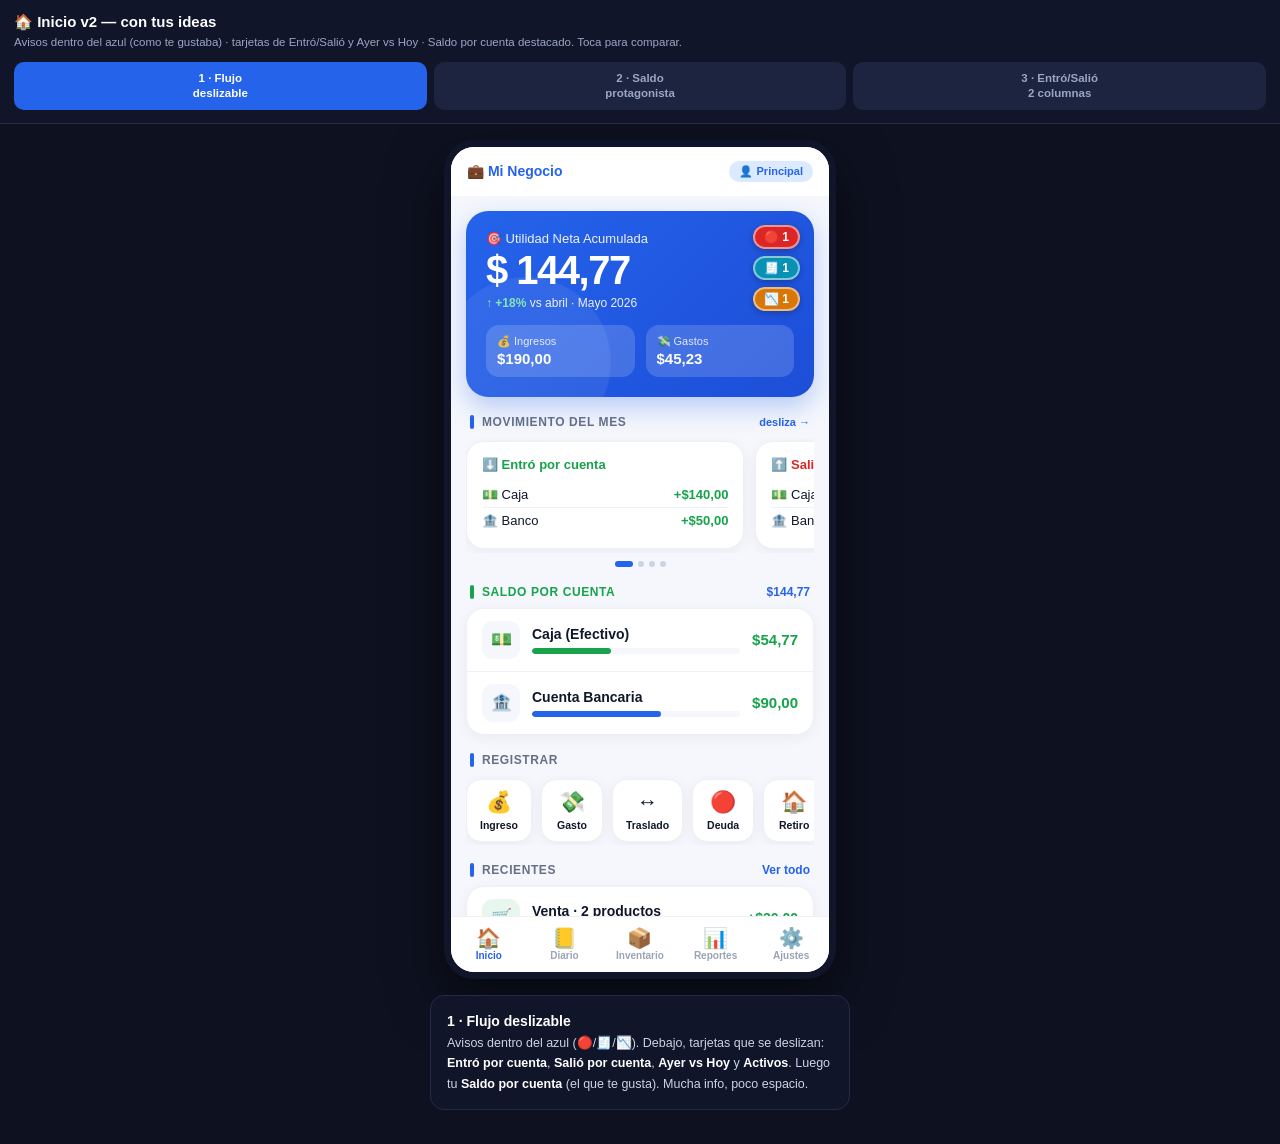
==== propuestas-diseno.html @ 608ec34d "docs: Inicio v2 con ideas del usuario (avisos en hero, Entró/Salió, Ayer vs Hoy, Saldo destacado) 3 " ====
<!DOCTYPE html>
<html lang="es">
<head>
<meta charset="utf-8">
<meta name="viewport" content="width=device-width, initial-scale=1, maximum-scale=1">
<title>Inicio v2 — ContaFácil Pro</title>
<style>
  :root{
    --bg:#f5f7fc;--card:#fff;--blue:#2563eb;--blue2:#1d4ed8;
    --green:#16a34a;--greenbg:#e7f7ee;--red:#dc2626;--redbg:#fdecec;
    --amber:#d97706;--amberbg:#fef3e2;--cyan:#0891b2;--cyanbg:#e0f6fb;--indigo:#4f46e5;
    --ink:#0f172a;--muted:#667085;--faint:#9aa3b4;--line:#edf0f6;--r:18px;--sh:0 3px 14px rgba(15,23,42,.05);
  }
  *{box-sizing:border-box;margin:0;padding:0;-webkit-tap-highlight-color:transparent;}
  body{font-family:-apple-system,BlinkMacSystemFont,'Segoe UI',Roboto,sans-serif;background:#0e1120;color:#fff;}
  .head{position:sticky;top:0;z-index:30;background:#11152a;padding:13px 14px;border-bottom:1px solid #222a44;}
  .head h1{font-size:15px;font-weight:800;}.head p{font-size:11.5px;color:#9aa6c4;margin-top:3px;line-height:1.45;}
  .tabs{display:flex;gap:7px;margin-top:11px;}
  .tabs>button{flex:1;padding:9px 4px;border:none;border-radius:10px;cursor:pointer;background:#1c2440;color:#9aa6c4;font-size:11.5px;font-weight:700;line-height:1.3;}
  .tabs>button.on{background:var(--blue);color:#fff;}
  .stage{max-width:420px;margin:16px auto;padding:0 14px;}
  .legend{max-width:420px;margin:12px auto 34px;padding:14px 16px;background:#11152a;border:1px solid #222a44;border-radius:14px;color:#cbd5e1;font-size:12.5px;line-height:1.65;}
  .legend .t{color:#fff;font-weight:800;font-size:14px;}.legend b{color:#fff;}
  .hidden{display:none;}

  .phone{background:var(--bg);border-radius:30px;overflow:hidden;color:var(--ink);box-shadow:0 22px 55px rgba(0,0,0,.55);border:7px solid #11152a;}
  .top{display:flex;align-items:center;justify-content:space-between;padding:14px 16px;background:var(--card);}
  .top .co{font-weight:800;color:var(--blue);font-size:14px;}.top .u{font-size:11px;background:#dbeafe;color:var(--blue);border-radius:20px;padding:4px 10px;font-weight:700;}
  .scroll{padding:15px;max-height:80vh;overflow-y:auto;}

  /* HERO con badges en la esquina (como te gustaba) */
  .hero{background:linear-gradient(135deg,var(--blue),var(--blue2));border-radius:22px;padding:20px;color:#fff;position:relative;overflow:hidden;box-shadow:0 10px 26px rgba(37,99,235,.3);}
  .hero::after{content:'';position:absolute;bottom:-50px;left:-25px;width:170px;height:170px;border-radius:50%;background:rgba(255,255,255,.07);}
  .hb{position:absolute;top:14px;right:14px;display:flex;flex-direction:column;gap:7px;z-index:3;}
  .hb span{display:flex;align-items:center;gap:4px;color:#fff;border:2px solid rgba(255,255,255,.5);border-radius:14px;padding:3px 9px;font-size:12px;font-weight:800;box-shadow:0 2px 6px rgba(0,0,0,.25);}
  .hb .deuda{background:#dc2626;}.hb .cobro{background:#0891b2;}.hb .stock{background:#d97706;}
  .hero .l{font-size:13px;opacity:.92;position:relative;}.hero .b{font-size:40px;font-weight:800;letter-spacing:-1.5px;margin:2px 0 3px;position:relative;}
  .hero .cmp{font-size:12px;opacity:.92;margin-bottom:15px;position:relative;}.hero .cmp .up{color:#86efac;font-weight:800;}
  .hero .row{display:flex;gap:11px;position:relative;}.hero .m{flex:1;background:rgba(255,255,255,.16);border-radius:13px;padding:10px 11px;}
  .hero .m .k{font-size:11px;opacity:.85;}.hero .m .v{font-size:15px;font-weight:800;margin-top:2px;}

  .sh{display:flex;align-items:center;gap:8px;margin:18px 4px 9px;font-size:12px;font-weight:800;color:var(--muted);text-transform:uppercase;letter-spacing:.6px;}
  .sh::before{content:'';width:4px;height:14px;border-radius:3px;background:var(--blue);}
  .sh.g::before{background:var(--green);}.sh .lnk{margin-left:auto;color:var(--blue);font-weight:700;text-transform:none;letter-spacing:0;font-size:12px;}

  .chips{display:flex;gap:9px;overflow-x:auto;padding:3px 0;}
  .chip{flex:0 0 auto;display:flex;flex-direction:column;align-items:center;gap:5px;background:var(--card);border:1px solid var(--line);border-radius:15px;padding:10px 13px;box-shadow:var(--sh);min-width:62px;}
  .chip .e{font-size:21px;}.chip .t{font-size:10.5px;font-weight:700;}

  .card{background:var(--card);border:1px solid var(--line);border-radius:var(--r);box-shadow:var(--sh);overflow:hidden;}
  .li{display:flex;align-items:center;gap:12px;padding:12px 15px;border-bottom:1px solid var(--line);}.li:last-child{border:none;}
  .li .ic{width:38px;height:38px;border-radius:11px;background:var(--bg);display:flex;align-items:center;justify-content:center;font-size:17px;}
  .li .d{flex:1;min-width:0;}.li .n{font-size:14px;font-weight:600;}.li .m{font-size:11.5px;color:var(--faint);margin-top:1px;}
  .li .a{font-weight:800;font-size:14px;}.g{color:var(--green);}.r{color:var(--red);}
  .li .bar{height:6px;background:var(--bg);border-radius:3px;margin-top:6px;overflow:hidden;}.li .bar>i{display:block;height:100%;border-radius:3px;}

  /* SALDO por cuenta — estilo original que le gusta */
  .saldo .li .a{font-size:15px;}

  /* swipe cards de flujo */
  .swipe{display:flex;gap:11px;overflow-x:auto;padding:3px 0 4px;scroll-snap-type:x mandatory;}
  .fc{flex:0 0 80%;scroll-snap-align:start;background:var(--card);border:1px solid var(--line);border-radius:18px;padding:15px;box-shadow:var(--sh);}
  .fc .ct{display:flex;align-items:center;gap:7px;font-size:13px;font-weight:800;margin-bottom:10px;}
  .fc .ln{display:flex;justify-content:space-between;font-size:13px;padding:5px 0;border-bottom:1px solid var(--line);}.fc .ln:last-child{border:none;}
  .fc .ln .v{font-weight:800;}
  .dotsr{display:flex;gap:5px;justify-content:center;margin-top:8px;}.dotsr i{width:6px;height:6px;border-radius:50%;background:#cbd5e1;}.dotsr i.on{background:var(--blue);width:18px;border-radius:3px;}

  /* Ayer vs Hoy */
  .vs{display:flex;align-items:stretch;gap:0;background:var(--card);border:1px solid var(--line);border-radius:var(--r);overflow:hidden;box-shadow:var(--sh);}
  .vs .c{flex:1;padding:14px 15px;}.vs .c+ .c{border-left:1px solid var(--line);}
  .vs .k{font-size:11.5px;color:var(--faint);font-weight:700;}.vs .v{font-size:22px;font-weight:800;margin-top:3px;}.vs .s{font-size:11px;color:var(--faint);margin-top:2px;}
  .vs .hoy .v{color:var(--green);}

  /* Flujo 2 columnas (Entró / Salió) */
  .flow2{display:flex;gap:11px;}
  .fcol{flex:1;background:var(--card);border:1px solid var(--line);border-radius:18px;padding:14px;box-shadow:var(--sh);}
  .fcol .h{font-size:12px;font-weight:800;margin-bottom:9px;display:flex;align-items:center;gap:6px;}
  .fcol .ln{display:flex;justify-content:space-between;font-size:12.5px;padding:4px 0;}
  .fcol .ln .v{font-weight:700;}
  .fcol .tot{margin-top:7px;padding-top:7px;border-top:1px solid var(--line);display:flex;justify-content:space-between;font-size:13px;font-weight:800;}

  .nav{display:flex;justify-content:space-around;background:var(--card);border-top:1px solid var(--line);padding:9px 0 11px;}
  .nav .n{flex:1;text-align:center;font-size:10px;color:var(--faint);font-weight:600;}.nav .n.act{color:var(--blue);}.nav .n .ni{font-size:20px;display:block;}
</style>
</head>
<body>
<div class="head">
  <h1>🏠 Inicio v2 — con tus ideas</h1>
  <p>Avisos dentro del azul (como te gustaba) · tarjetas de Entró/Salió y Ayer vs Hoy · Saldo por cuenta destacado. Toca para comparar.</p>
  <div class="tabs">
    <button id="t1" class="on" onclick="go(1)">1 · Flujo<br>deslizable</button>
    <button id="t2" onclick="go(2)">2 · Saldo<br>protagonista</button>
    <button id="t3" onclick="go(3)">3 · Entró/Salió<br>2 columnas</button>
  </div>
</div>

<!-- HERO compartido (cada diseño lo repite para verse completo) -->

<!-- ============ DISEÑO 1 — FLUJO DESLIZABLE ============ -->
<div class="stage" id="s1">
  <div class="phone">
    <div class="top"><div class="co">💼 Mi Negocio</div><div class="u">👤 Principal</div></div>
    <div class="scroll">
      <div class="hero">
        <div class="hb"><span class="deuda">🔴 1</span><span class="cobro">🧾 1</span><span class="stock">📉 1</span></div>
        <div class="l">🎯 Utilidad Neta Acumulada</div><div class="b">$ 144,77</div>
        <div class="cmp"><span class="up">↑ +18%</span> vs abril · Mayo 2026</div>
        <div class="row"><div class="m"><div class="k">💰 Ingresos</div><div class="v">$190,00</div></div><div class="m"><div class="k">💸 Gastos</div><div class="v">$45,23</div></div></div>
      </div>

      <div class="sh">Movimiento del mes <span class="lnk" style="font-size:11px;">desliza →</span></div>
      <div class="swipe">
        <div class="fc"><div class="ct g">⬇️ Entró por cuenta</div><div class="ln"><span>💵 Caja</span><span class="v g">+$140,00</span></div><div class="ln"><span>🏦 Banco</span><span class="v g">+$50,00</span></div></div>
        <div class="fc"><div class="ct" style="color:var(--red)">⬆️ Salió por cuenta</div><div class="ln"><span>💵 Caja</span><span class="v r">−$25,23</span></div><div class="ln"><span>🏦 Banco</span><span class="v r">−$20,00</span></div></div>
        <div class="fc"><div class="ct" style="color:var(--blue)">📅 Ayer vs Hoy</div><div class="ln"><span>Ayer · 3 ventas</span><span class="v">$80,00</span></div><div class="ln"><span>Hoy · 1 venta</span><span class="v g">$30,00</span></div></div>
        <div class="fc"><div class="ct" style="color:var(--indigo)">🏭 Activos fijos</div><div class="ln"><span>Valor en libros</span><span class="v">$875,00</span></div><div class="ln"><span>2 activos</span><span class="v" style="color:var(--faint)">›</span></div></div>
      </div>
      <div class="dotsr"><i class="on"></i><i></i><i></i><i></i></div>

      <div class="sh g">Saldo por cuenta <span class="lnk">$144,77</span></div>
      <div class="card saldo">
        <div class="li"><div class="ic">💵</div><div class="d"><div class="n">Caja (Efectivo)</div><div class="bar"><i style="width:38%;background:var(--green)"></i></div></div><div class="a g">$54,77</div></div>
        <div class="li"><div class="ic">🏦</div><div class="d"><div class="n">Cuenta Bancaria</div><div class="bar"><i style="width:62%;background:var(--blue)"></i></div></div><div class="a g">$90,00</div></div>
      </div>

      <div class="sh">Registrar</div>
      <div class="chips"><div class="chip"><div class="e">💰</div><div class="t">Ingreso</div></div><div class="chip"><div class="e">💸</div><div class="t">Gasto</div></div><div class="chip"><div class="e">↔️</div><div class="t">Traslado</div></div><div class="chip"><div class="e">🔴</div><div class="t">Deuda</div></div><div class="chip"><div class="e">🏠</div><div class="t">Retiro</div></div></div>

      <div class="sh">Recientes <span class="lnk">Ver todo</span></div>
      <div class="card"><div class="li"><div class="ic" style="background:var(--greenbg)">🛒</div><div class="d"><div class="n">Venta · 2 productos</div><div class="m">Hoy</div></div><div class="a g">+$30,00</div></div><div class="li"><div class="ic" style="background:var(--redbg)">🌐</div><div class="d"><div class="n">Internet</div><div class="m">Ayer</div></div><div class="a r">−$25,23</div></div></div>
      <div style="height:8px;"></div>
    </div>
    <div class="nav"><div class="n act"><span class="ni">🏠</span>Inicio</div><div class="n"><span class="ni">📒</span>Diario</div><div class="n"><span class="ni">📦</span>Inventario</div><div class="n"><span class="ni">📊</span>Reportes</div><div class="n"><span class="ni">⚙️</span>Ajustes</div></div>
  </div>
</div>

<!-- ============ DISEÑO 2 — SALDO PROTAGONISTA ============ -->
<div class="stage hidden" id="s2">
  <div class="phone">
    <div class="top"><div class="co">💼 Mi Negocio</div><div class="u">👤 Principal</div></div>
    <div class="scroll">
      <div class="hero">
        <div class="hb"><span class="deuda">🔴 1</span><span class="cobro">🧾 1</span><span class="stock">📉 1</span></div>
        <div class="l">🎯 Utilidad Neta Acumulada</div><div class="b">$ 144,77</div>
        <div class="cmp"><span class="up">↑ +18%</span> vs abril · Mayo 2026</div>
        <div class="row"><div class="m"><div class="k">💰 Ingresos</div><div class="v">$190,00</div></div><div class="m"><div class="k">💸 Gastos</div><div class="v">$45,23</div></div></div>
      </div>

      <div class="sh g">Saldo por cuenta <span class="lnk">$144,77</span></div>
      <div class="card saldo">
        <div class="li"><div class="ic">💵</div><div class="d"><div class="n">Caja (Efectivo)</div><div class="bar"><i style="width:38%;background:var(--green)"></i></div></div><div class="a g">$54,77</div></div>
        <div class="li"><div class="ic">🏦</div><div class="d"><div class="n">Cuenta Bancaria</div><div class="bar"><i style="width:62%;background:var(--blue)"></i></div></div><div class="a g">$90,00</div></div>
        <div class="li"><div class="ic">📱</div><div class="d"><div class="n">Billetera Digital</div><div class="bar"><i style="width:0;background:var(--cyan)"></i></div></div><div class="a">$0,00</div></div>
      </div>

      <div class="sh">Ayer vs Hoy</div>
      <div class="vs">
        <div class="c"><div class="k">📅 AYER</div><div class="v">$80,00</div><div class="s">3 ventas</div></div>
        <div class="c hoy"><div class="k">☀️ HOY</div><div class="v">$30,00</div><div class="s">1 venta</div></div>
      </div>

      <div class="sh">Registrar</div>
      <div class="chips"><div class="chip"><div class="e">💰</div><div class="t">Ingreso</div></div><div class="chip"><div class="e">💸</div><div class="t">Gasto</div></div><div class="chip"><div class="e">↔️</div><div class="t">Traslado</div></div><div class="chip"><div class="e">🔴</div><div class="t">Deuda</div></div><div class="chip"><div class="e">🏠</div><div class="t">Retiro</div></div></div>

      <div class="sh">Recientes <span class="lnk">Ver todo</span></div>
      <div class="card"><div class="li"><div class="ic" style="background:var(--greenbg)">🛒</div><div class="d"><div class="n">Venta · 2 productos</div><div class="m">Hoy</div></div><div class="a g">+$30,00</div></div><div class="li"><div class="ic">↔️</div><div class="d"><div class="n">Traslado a Banco</div><div class="m">Hoy</div></div><div class="a" style="color:var(--blue)">$50,00</div></div></div>
      <div style="height:8px;"></div>
    </div>
    <div class="nav"><div class="n act"><span class="ni">🏠</span>Inicio</div><div class="n"><span class="ni">📒</span>Diario</div><div class="n"><span class="ni">📦</span>Inventario</div><div class="n"><span class="ni">📊</span>Reportes</div><div class="n"><span class="ni">⚙️</span>Ajustes</div></div>
  </div>
</div>

<!-- ============ DISEÑO 3 — ENTRÓ / SALIÓ EN 2 COLUMNAS ============ -->
<div class="stage hidden" id="s3">
  <div class="phone">
    <div class="top"><div class="co">💼 Mi Negocio</div><div class="u">👤 Principal</div></div>
    <div class="scroll">
      <div class="hero">
        <div class="hb"><span class="deuda">🔴 1</span><span class="cobro">🧾 1</span><span class="stock">📉 1</span></div>
        <div class="l">🎯 Utilidad Neta Acumulada</div><div class="b">$ 144,77</div>
        <div class="cmp"><span class="up">↑ +18%</span> vs abril · Mayo 2026</div>
        <div class="row"><div class="m"><div class="k">💰 Ingresos</div><div class="v">$190,00</div></div><div class="m"><div class="k">💸 Gastos</div><div class="v">$45,23</div></div></div>
      </div>

      <div class="sh">Flujo del mes por cuenta</div>
      <div class="flow2">
        <div class="fcol">
          <div class="h g">⬇️ Entró</div>
          <div class="ln"><span>💵 Caja</span><span class="v g">+$140</span></div>
          <div class="ln"><span>🏦 Banco</span><span class="v g">+$50</span></div>
          <div class="tot"><span>Total</span><span class="g">+$190</span></div>
        </div>
        <div class="fcol">
          <div class="h" style="color:var(--red)">⬆️ Salió</div>
          <div class="ln"><span>💵 Caja</span><span class="v r">−$25</span></div>
          <div class="ln"><span>🏦 Banco</span><span class="v r">−$20</span></div>
          <div class="tot"><span>Total</span><span class="r">−$45</span></div>
        </div>
      </div>

      <div class="sh">Ayer vs Hoy</div>
      <div class="vs">
        <div class="c"><div class="k">📅 AYER</div><div class="v">$80,00</div><div class="s">3 ventas</div></div>
        <div class="c hoy"><div class="k">☀️ HOY</div><div class="v">$30,00</div><div class="s">1 venta</div></div>
      </div>

      <div class="sh g">Saldo por cuenta <span class="lnk">$144,77</span></div>
      <div class="card saldo">
        <div class="li"><div class="ic">💵</div><div class="d"><div class="n">Caja (Efectivo)</div></div><div class="a g">$54,77</div></div>
        <div class="li"><div class="ic">🏦</div><div class="d"><div class="n">Cuenta Bancaria</div></div><div class="a g">$90,00</div></div>
      </div>

      <div class="sh">Registrar</div>
      <div class="chips"><div class="chip"><div class="e">💰</div><div class="t">Ingreso</div></div><div class="chip"><div class="e">💸</div><div class="t">Gasto</div></div><div class="chip"><div class="e">↔️</div><div class="t">Traslado</div></div><div class="chip"><div class="e">🔴</div><div class="t">Deuda</div></div><div class="chip"><div class="e">🏠</div><div class="t">Retiro</div></div></div>

      <div class="sh">Recientes <span class="lnk">Ver todo</span></div>
      <div class="card"><div class="li"><div class="ic" style="background:var(--greenbg)">🛒</div><div class="d"><div class="n">Venta · 2 productos</div><div class="m">Hoy</div></div><div class="a g">+$30,00</div></div><div class="li"><div class="ic" style="background:var(--redbg)">🌐</div><div class="d"><div class="n">Internet</div><div class="m">Ayer</div></div><div class="a r">−$25,23</div></div></div>
      <div style="height:8px;"></div>
    </div>
    <div class="nav"><div class="n act"><span class="ni">🏠</span>Inicio</div><div class="n"><span class="ni">📒</span>Diario</div><div class="n"><span class="ni">📦</span>Inventario</div><div class="n"><span class="ni">📊</span>Reportes</div><div class="n"><span class="ni">⚙️</span>Ajustes</div></div>
  </div>
</div>

<div class="legend" id="leg"></div>
<script>
  var L={
    1:'<div class="t">1 · Flujo deslizable</div>Avisos dentro del azul (🔴/🧾/📉). Debajo, tarjetas que se deslizan: <b>Entró por cuenta</b>, <b>Salió por cuenta</b>, <b>Ayer vs Hoy</b> y <b>Activos</b>. Luego tu <b>Saldo por cuenta</b> (el que te gusta). Mucha info, poco espacio.',
    2:'<div class="t">2 · Saldo protagonista</div>El <b>Saldo por cuenta va primero y grande</b> (lo que más te gusta), con barras como el original. Luego <b>Ayer vs Hoy</b> lado a lado, accesos y recientes. El más directo al dato que más miras.',
    3:'<div class="t">3 · Entró / Salió en 2 columnas</div>Avisos en el azul + un bloque <b>simétrico de 2 columnas: ⬇️ Entró y ⬆️ Salió por cuenta</b> (con totales), <b>Ayer vs Hoy</b>, y tu <b>Saldo por cuenta</b>. Muy ordenado y "cuadrado".'
  };
  function go(k){[1,2,3].forEach(function(x){document.getElementById('s'+x).classList.toggle('hidden',x!==k);document.getElementById('t'+x).classList.toggle('on',x===k);});document.getElementById('leg').innerHTML=L[k];window.scrollTo(0,0);}
  go(1);
</script>
</body>
</html>
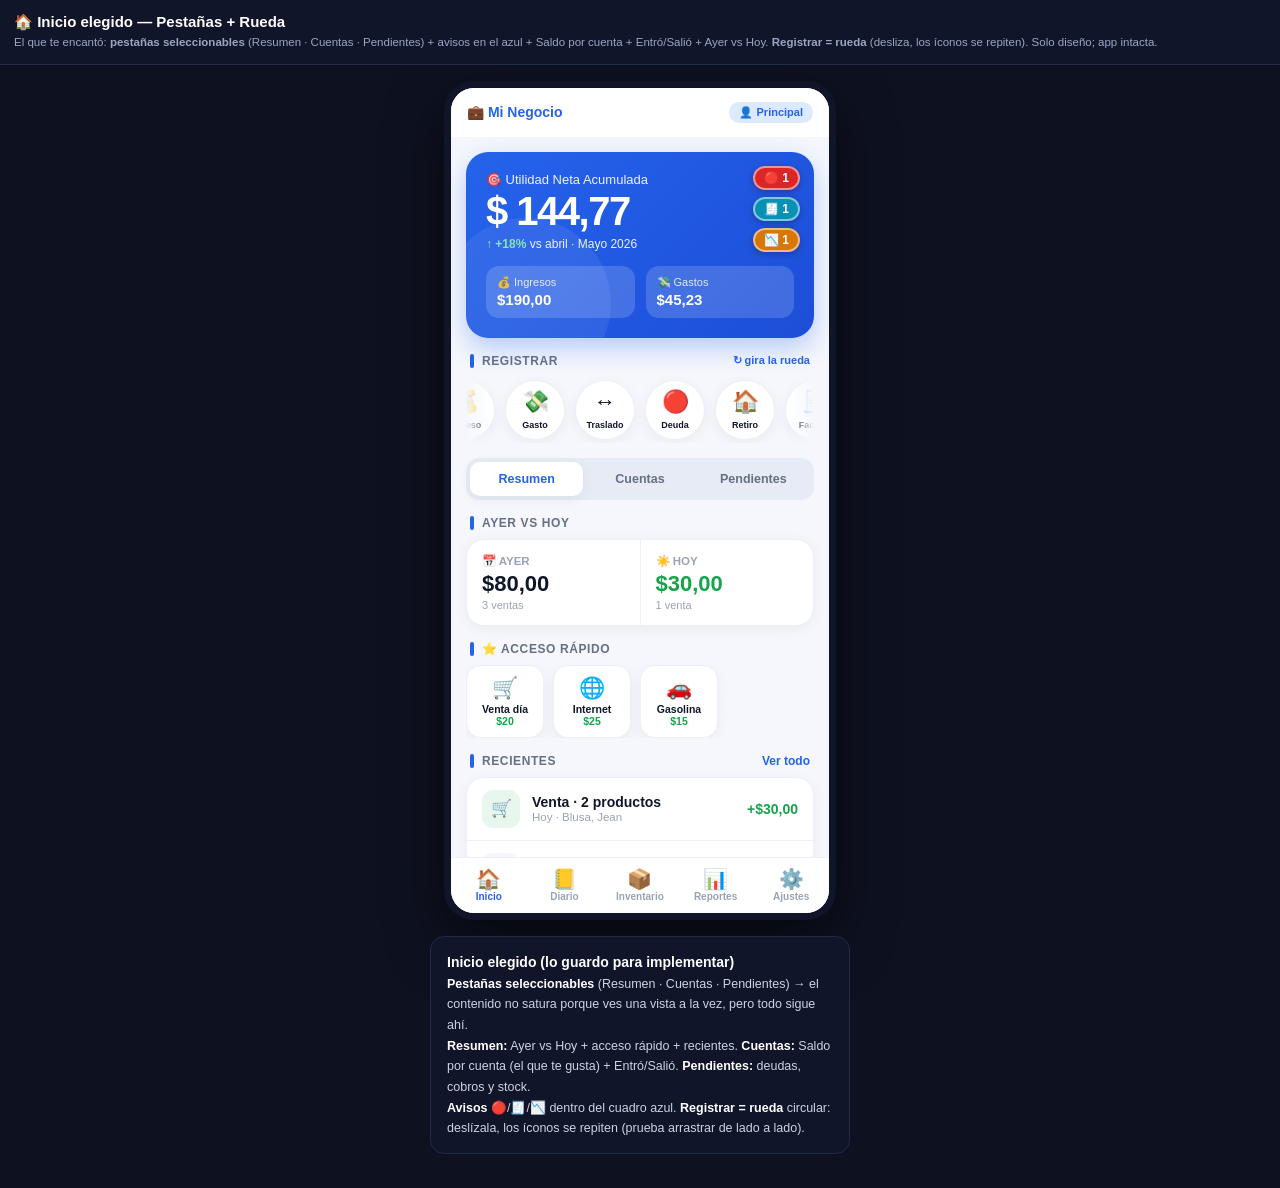
==== commit 74c12bc3: "Fase 0 empaquetado: libs locales (Chart.js+SheetJS), capa Platform, iconos PNG reales - js/lib/: Cha" ====
--- a/propuestas-diseno.html
+++ b/propuestas-diseno.html
@@ -3,7 +3,7 @@
 <head>
 <meta charset="utf-8">
 <meta name="viewport" content="width=device-width, initial-scale=1, maximum-scale=1">
-<title>Inicio v2 — ContaFácil Pro</title>
+<title>Inicio elegido — ContaFácil Pro</title>
 <style>
   :root{
     --bg:#f5f7fc;--card:#fff;--blue:#2563eb;--blue2:#1d4ed8;
@@ -15,9 +15,6 @@
   body{font-family:-apple-system,BlinkMacSystemFont,'Segoe UI',Roboto,sans-serif;background:#0e1120;color:#fff;}
   .head{position:sticky;top:0;z-index:30;background:#11152a;padding:13px 14px;border-bottom:1px solid #222a44;}
   .head h1{font-size:15px;font-weight:800;}.head p{font-size:11.5px;color:#9aa6c4;margin-top:3px;line-height:1.45;}
-  .tabs{display:flex;gap:7px;margin-top:11px;}
-  .tabs>button{flex:1;padding:9px 4px;border:none;border-radius:10px;cursor:pointer;background:#1c2440;color:#9aa6c4;font-size:11.5px;font-weight:700;line-height:1.3;}
-  .tabs>button.on{background:var(--blue);color:#fff;}
   .stage{max-width:420px;margin:16px auto;padding:0 14px;}
   .legend{max-width:420px;margin:12px auto 34px;padding:14px 16px;background:#11152a;border:1px solid #222a44;border-radius:14px;color:#cbd5e1;font-size:12.5px;line-height:1.65;}
   .legend .t{color:#fff;font-weight:800;font-size:14px;}.legend b{color:#fff;}
@@ -28,7 +25,6 @@
   .top .co{font-weight:800;color:var(--blue);font-size:14px;}.top .u{font-size:11px;background:#dbeafe;color:var(--blue);border-radius:20px;padding:4px 10px;font-weight:700;}
   .scroll{padding:15px;max-height:80vh;overflow-y:auto;}
 
-  /* HERO con badges en la esquina (como te gustaba) */
   .hero{background:linear-gradient(135deg,var(--blue),var(--blue2));border-radius:22px;padding:20px;color:#fff;position:relative;overflow:hidden;box-shadow:0 10px 26px rgba(37,99,235,.3);}
   .hero::after{content:'';position:absolute;bottom:-50px;left:-25px;width:170px;height:170px;border-radius:50%;background:rgba(255,255,255,.07);}
   .hb{position:absolute;top:14px;right:14px;display:flex;flex-direction:column;gap:7px;z-index:3;}
@@ -39,13 +35,24 @@
   .hero .row{display:flex;gap:11px;position:relative;}.hero .m{flex:1;background:rgba(255,255,255,.16);border-radius:13px;padding:10px 11px;}
   .hero .m .k{font-size:11px;opacity:.85;}.hero .m .v{font-size:15px;font-weight:800;margin-top:2px;}
 
-  .sh{display:flex;align-items:center;gap:8px;margin:18px 4px 9px;font-size:12px;font-weight:800;color:var(--muted);text-transform:uppercase;letter-spacing:.6px;}
+  /* Pestañas seleccionables (lo que te encantó) */
+  .seg{display:flex;background:#e7ebf5;border-radius:13px;padding:4px;margin:15px 0 6px;}
+  .seg b{flex:1;text-align:center;padding:10px 4px;border-radius:10px;font-size:12.5px;font-weight:700;color:var(--muted);cursor:pointer;}
+  .seg b.on{background:#fff;color:var(--blue);box-shadow:var(--sh);}
+
+  .sh{display:flex;align-items:center;gap:8px;margin:16px 4px 9px;font-size:12px;font-weight:800;color:var(--muted);text-transform:uppercase;letter-spacing:.6px;}
   .sh::before{content:'';width:4px;height:14px;border-radius:3px;background:var(--blue);}
   .sh.g::before{background:var(--green);}.sh .lnk{margin-left:auto;color:var(--blue);font-weight:700;text-transform:none;letter-spacing:0;font-size:12px;}
 
-  .chips{display:flex;gap:9px;overflow-x:auto;padding:3px 0;}
-  .chip{flex:0 0 auto;display:flex;flex-direction:column;align-items:center;gap:5px;background:var(--card);border:1px solid var(--line);border-radius:15px;padding:10px 13px;box-shadow:var(--sh);min-width:62px;}
-  .chip .e{font-size:21px;}.chip .t{font-size:10.5px;font-weight:700;}
+  /* RUEDA de registrar (gira y se repite) */
+  .wheelw{position:relative;}
+  .wheelw::before,.wheelw::after{content:'';position:absolute;top:0;bottom:0;width:26px;z-index:2;pointer-events:none;}
+  .wheelw::before{left:0;background:linear-gradient(90deg,var(--bg),transparent);}
+  .wheelw::after{right:0;background:linear-gradient(270deg,var(--bg),transparent);}
+  .wheel{display:flex;gap:10px;overflow-x:auto;padding:3px 2px;scrollbar-width:none;}
+  .wheel::-webkit-scrollbar{display:none;}
+  .wheel .chip{flex:0 0 auto;display:flex;flex-direction:column;align-items:center;gap:5px;background:var(--card);border:1px solid var(--line);border-radius:50%;width:60px;height:60px;justify-content:center;box-shadow:var(--sh);}
+  .wheel .chip .e{font-size:22px;}.wheel .chip .t{font-size:9px;font-weight:700;}
 
   .card{background:var(--card);border:1px solid var(--line);border-radius:var(--r);box-shadow:var(--sh);overflow:hidden;}
   .li{display:flex;align-items:center;gap:12px;padding:12px 15px;border-bottom:1px solid var(--line);}.li:last-child{border:none;}
@@ -54,30 +61,18 @@
   .li .a{font-weight:800;font-size:14px;}.g{color:var(--green);}.r{color:var(--red);}
   .li .bar{height:6px;background:var(--bg);border-radius:3px;margin-top:6px;overflow:hidden;}.li .bar>i{display:block;height:100%;border-radius:3px;}
 
-  /* SALDO por cuenta — estilo original que le gusta */
-  .saldo .li .a{font-size:15px;}
-
-  /* swipe cards de flujo */
-  .swipe{display:flex;gap:11px;overflow-x:auto;padding:3px 0 4px;scroll-snap-type:x mandatory;}
-  .fc{flex:0 0 80%;scroll-snap-align:start;background:var(--card);border:1px solid var(--line);border-radius:18px;padding:15px;box-shadow:var(--sh);}
-  .fc .ct{display:flex;align-items:center;gap:7px;font-size:13px;font-weight:800;margin-bottom:10px;}
-  .fc .ln{display:flex;justify-content:space-between;font-size:13px;padding:5px 0;border-bottom:1px solid var(--line);}.fc .ln:last-child{border:none;}
-  .fc .ln .v{font-weight:800;}
-  .dotsr{display:flex;gap:5px;justify-content:center;margin-top:8px;}.dotsr i{width:6px;height:6px;border-radius:50%;background:#cbd5e1;}.dotsr i.on{background:var(--blue);width:18px;border-radius:3px;}
-
-  /* Ayer vs Hoy */
-  .vs{display:flex;align-items:stretch;gap:0;background:var(--card);border:1px solid var(--line);border-radius:var(--r);overflow:hidden;box-shadow:var(--sh);}
+  .vs{display:flex;background:var(--card);border:1px solid var(--line);border-radius:var(--r);overflow:hidden;box-shadow:var(--sh);}
   .vs .c{flex:1;padding:14px 15px;}.vs .c+ .c{border-left:1px solid var(--line);}
   .vs .k{font-size:11.5px;color:var(--faint);font-weight:700;}.vs .v{font-size:22px;font-weight:800;margin-top:3px;}.vs .s{font-size:11px;color:var(--faint);margin-top:2px;}
   .vs .hoy .v{color:var(--green);}
 
-  /* Flujo 2 columnas (Entró / Salió) */
   .flow2{display:flex;gap:11px;}
-  .fcol{flex:1;background:var(--card);border:1px solid var(--line);border-radius:18px;padding:14px;box-shadow:var(--sh);}
-  .fcol .h{font-size:12px;font-weight:800;margin-bottom:9px;display:flex;align-items:center;gap:6px;}
-  .fcol .ln{display:flex;justify-content:space-between;font-size:12.5px;padding:4px 0;}
-  .fcol .ln .v{font-weight:700;}
-  .fcol .tot{margin-top:7px;padding-top:7px;border-top:1px solid var(--line);display:flex;justify-content:space-between;font-size:13px;font-weight:800;}
+  .fcol{flex:1;background:var(--card);border:1px solid var(--line);border-radius:16px;padding:13px;box-shadow:var(--sh);}
+  .fcol .h{font-size:12px;font-weight:800;margin-bottom:8px;}
+  .fcol .ln{display:flex;justify-content:space-between;font-size:12px;padding:3px 0;}.fcol .ln .v{font-weight:700;}
+  .fcol .tot{margin-top:6px;padding-top:6px;border-top:1px solid var(--line);display:flex;justify-content:space-between;font-size:13px;font-weight:800;}
+
+  .tpl{display:flex;gap:9px;overflow-x:auto;}.tplc{flex:0 0 78px;background:var(--card);border:1px solid var(--line);border-radius:15px;padding:10px 6px;text-align:center;box-shadow:var(--sh);}.tplc .e{font-size:21px;}.tplc .n{font-size:10.5px;font-weight:700;margin-top:3px;}.tplc .a{font-size:10.5px;font-weight:800;color:var(--green);}
 
   .nav{display:flex;justify-content:space-around;background:var(--card);border-top:1px solid var(--line);padding:9px 0 11px;}
   .nav .n{flex:1;text-align:center;font-size:10px;color:var(--faint);font-weight:600;}.nav .n.act{color:var(--blue);}.nav .n .ni{font-size:20px;display:block;}
@@ -85,19 +80,11 @@
 </head>
 <body>
 <div class="head">
-  <h1>🏠 Inicio v2 — con tus ideas</h1>
-  <p>Avisos dentro del azul (como te gustaba) · tarjetas de Entró/Salió y Ayer vs Hoy · Saldo por cuenta destacado. Toca para comparar.</p>
-  <div class="tabs">
-    <button id="t1" class="on" onclick="go(1)">1 · Flujo<br>deslizable</button>
-    <button id="t2" onclick="go(2)">2 · Saldo<br>protagonista</button>
-    <button id="t3" onclick="go(3)">3 · Entró/Salió<br>2 columnas</button>
-  </div>
+  <h1>🏠 Inicio elegido — Pestañas + Rueda</h1>
+  <p>El que te encantó: <b>pestañas seleccionables</b> (Resumen · Cuentas · Pendientes) + avisos en el azul + Saldo por cuenta + Entró/Salió + Ayer vs Hoy. <b>Registrar = rueda</b> (desliza, los íconos se repiten). Solo diseño; app intacta.</p>
 </div>
 
-<!-- HERO compartido (cada diseño lo repite para verse completo) -->
-
-<!-- ============ DISEÑO 1 — FLUJO DESLIZABLE ============ -->
-<div class="stage" id="s1">
+<div class="stage">
   <div class="phone">
     <div class="top"><div class="co">💼 Mi Negocio</div><div class="u">👤 Principal</div></div>
     <div class="scroll">
@@ -108,128 +95,64 @@
         <div class="row"><div class="m"><div class="k">💰 Ingresos</div><div class="v">$190,00</div></div><div class="m"><div class="k">💸 Gastos</div><div class="v">$45,23</div></div></div>
       </div>
 
-      <div class="sh">Movimiento del mes <span class="lnk" style="font-size:11px;">desliza →</span></div>
-      <div class="swipe">
-        <div class="fc"><div class="ct g">⬇️ Entró por cuenta</div><div class="ln"><span>💵 Caja</span><span class="v g">+$140,00</span></div><div class="ln"><span>🏦 Banco</span><span class="v g">+$50,00</span></div></div>
-        <div class="fc"><div class="ct" style="color:var(--red)">⬆️ Salió por cuenta</div><div class="ln"><span>💵 Caja</span><span class="v r">−$25,23</span></div><div class="ln"><span>🏦 Banco</span><span class="v r">−$20,00</span></div></div>
-        <div class="fc"><div class="ct" style="color:var(--blue)">📅 Ayer vs Hoy</div><div class="ln"><span>Ayer · 3 ventas</span><span class="v">$80,00</span></div><div class="ln"><span>Hoy · 1 venta</span><span class="v g">$30,00</span></div></div>
-        <div class="fc"><div class="ct" style="color:var(--indigo)">🏭 Activos fijos</div><div class="ln"><span>Valor en libros</span><span class="v">$875,00</span></div><div class="ln"><span>2 activos</span><span class="v" style="color:var(--faint)">›</span></div></div>
-      </div>
-      <div class="dotsr"><i class="on"></i><i></i><i></i><i></i></div>
+      <!-- RUEDA de registrar -->
+      <div class="sh">Registrar <span class="lnk" style="font-size:11px;">↻ gira la rueda</span></div>
+      <div class="wheelw"><div class="wheel" id="wheel">
+        <div class="chip"><div class="e">💰</div><div class="t">Ingreso</div></div>
+        <div class="chip"><div class="e">💸</div><div class="t">Gasto</div></div>
+        <div class="chip"><div class="e">↔️</div><div class="t">Traslado</div></div>
+        <div class="chip"><div class="e">🔴</div><div class="t">Deuda</div></div>
+        <div class="chip"><div class="e">🏠</div><div class="t">Retiro</div></div>
+        <div class="chip"><div class="e">🧾</div><div class="t">Factura</div></div>
+      </div></div>
 
-      <div class="sh g">Saldo por cuenta <span class="lnk">$144,77</span></div>
-      <div class="card saldo">
-        <div class="li"><div class="ic">💵</div><div class="d"><div class="n">Caja (Efectivo)</div><div class="bar"><i style="width:38%;background:var(--green)"></i></div></div><div class="a g">$54,77</div></div>
-        <div class="li"><div class="ic">🏦</div><div class="d"><div class="n">Cuenta Bancaria</div><div class="bar"><i style="width:62%;background:var(--blue)"></i></div></div><div class="a g">$90,00</div></div>
+      <!-- PESTAÑAS -->
+      <div class="seg"><b id="g_res" class="on" onclick="seg('res')">Resumen</b><b id="g_cue" onclick="seg('cue')">Cuentas</b><b id="g_pen" onclick="seg('pen')">Pendientes</b></div>
+
+      <div id="p_res">
+        <div class="sh">Ayer vs Hoy</div>
+        <div class="vs"><div class="c"><div class="k">📅 AYER</div><div class="v">$80,00</div><div class="s">3 ventas</div></div><div class="c hoy"><div class="k">☀️ HOY</div><div class="v">$30,00</div><div class="s">1 venta</div></div></div>
+        <div class="sh">⭐ Acceso rápido</div>
+        <div class="tpl"><div class="tplc"><div class="e">🛒</div><div class="n">Venta día</div><div class="a">$20</div></div><div class="tplc"><div class="e">🌐</div><div class="n">Internet</div><div class="a">$25</div></div><div class="tplc"><div class="e">🚗</div><div class="n">Gasolina</div><div class="a">$15</div></div></div>
+        <div class="sh">Recientes <span class="lnk">Ver todo</span></div>
+        <div class="card"><div class="li"><div class="ic" style="background:var(--greenbg)">🛒</div><div class="d"><div class="n">Venta · 2 productos</div><div class="m">Hoy · Blusa, Jean</div></div><div class="a g">+$30,00</div></div><div class="li"><div class="ic">↔️</div><div class="d"><div class="n">Traslado a Banco</div><div class="m">Hoy</div></div><div class="a" style="color:var(--blue)">$50,00</div></div><div class="li"><div class="ic" style="background:var(--redbg)">🌐</div><div class="d"><div class="n">Internet</div><div class="m">Ayer</div></div><div class="a r">−$25,23</div></div></div>
       </div>
 
-      <div class="sh">Registrar</div>
-      <div class="chips"><div class="chip"><div class="e">💰</div><div class="t">Ingreso</div></div><div class="chip"><div class="e">💸</div><div class="t">Gasto</div></div><div class="chip"><div class="e">↔️</div><div class="t">Traslado</div></div><div class="chip"><div class="e">🔴</div><div class="t">Deuda</div></div><div class="chip"><div class="e">🏠</div><div class="t">Retiro</div></div></div>
+      <div id="p_cue" class="hidden">
+        <div class="sh g">Saldo por cuenta <span class="lnk">$144,77</span></div>
+        <div class="card"><div class="li"><div class="ic">💵</div><div class="d"><div class="n">Caja (Efectivo)</div><div class="bar"><i style="width:38%;background:var(--green)"></i></div></div><div class="a g">$54,77</div></div><div class="li"><div class="ic">🏦</div><div class="d"><div class="n">Cuenta Bancaria</div><div class="bar"><i style="width:62%;background:var(--blue)"></i></div></div><div class="a g">$90,00</div></div><div class="li"><div class="ic">📱</div><div class="d"><div class="n">Billetera Digital</div></div><div class="a">$0,00</div></div></div>
+        <div class="sh">Movimiento del mes</div>
+        <div class="flow2"><div class="fcol"><div class="h g">⬇️ Entró</div><div class="ln"><span>💵 Caja</span><span class="v g">+$140</span></div><div class="ln"><span>🏦 Banco</span><span class="v g">+$50</span></div><div class="tot"><span>Total</span><span class="g">+$190</span></div></div><div class="fcol"><div class="h" style="color:var(--red)">⬆️ Salió</div><div class="ln"><span>💵 Caja</span><span class="v r">−$25</span></div><div class="ln"><span>🏦 Banco</span><span class="v r">−$20</span></div><div class="tot"><span>Total</span><span class="r">−$45</span></div></div></div>
+      </div>
 
-      <div class="sh">Recientes <span class="lnk">Ver todo</span></div>
-      <div class="card"><div class="li"><div class="ic" style="background:var(--greenbg)">🛒</div><div class="d"><div class="n">Venta · 2 productos</div><div class="m">Hoy</div></div><div class="a g">+$30,00</div></div><div class="li"><div class="ic" style="background:var(--redbg)">🌐</div><div class="d"><div class="n">Internet</div><div class="m">Ayer</div></div><div class="a r">−$25,23</div></div></div>
+      <div id="p_pen" class="hidden">
+        <div class="sh">Pendientes</div>
+        <div class="card"><div class="li"><div class="ic" style="background:var(--redbg)">🔴</div><div class="d"><div class="n">Deuda a proveedor</div><div class="m">Pendiente</div></div><div class="a r">$20,00</div></div><div class="li"><div class="ic" style="background:var(--cyanbg)">🧾</div><div class="d"><div class="n">Cobro J. García</div><div class="m">Vence en 3 días</div></div><div class="a">$60,00</div></div><div class="li"><div class="ic" style="background:var(--amberbg)">📉</div><div class="d"><div class="n">Blusa · stock bajo</div><div class="m">0 de 1</div></div><div class="a" style="color:var(--amber)">⚠️</div></div></div>
+      </div>
       <div style="height:8px;"></div>
     </div>
     <div class="nav"><div class="n act"><span class="ni">🏠</span>Inicio</div><div class="n"><span class="ni">📒</span>Diario</div><div class="n"><span class="ni">📦</span>Inventario</div><div class="n"><span class="ni">📊</span>Reportes</div><div class="n"><span class="ni">⚙️</span>Ajustes</div></div>
   </div>
 </div>
 
-<!-- ============ DISEÑO 2 — SALDO PROTAGONISTA ============ -->
-<div class="stage hidden" id="s2">
-  <div class="phone">
-    <div class="top"><div class="co">💼 Mi Negocio</div><div class="u">👤 Principal</div></div>
-    <div class="scroll">
-      <div class="hero">
-        <div class="hb"><span class="deuda">🔴 1</span><span class="cobro">🧾 1</span><span class="stock">📉 1</span></div>
-        <div class="l">🎯 Utilidad Neta Acumulada</div><div class="b">$ 144,77</div>
-        <div class="cmp"><span class="up">↑ +18%</span> vs abril · Mayo 2026</div>
-        <div class="row"><div class="m"><div class="k">💰 Ingresos</div><div class="v">$190,00</div></div><div class="m"><div class="k">💸 Gastos</div><div class="v">$45,23</div></div></div>
-      </div>
-
-      <div class="sh g">Saldo por cuenta <span class="lnk">$144,77</span></div>
-      <div class="card saldo">
-        <div class="li"><div class="ic">💵</div><div class="d"><div class="n">Caja (Efectivo)</div><div class="bar"><i style="width:38%;background:var(--green)"></i></div></div><div class="a g">$54,77</div></div>
-        <div class="li"><div class="ic">🏦</div><div class="d"><div class="n">Cuenta Bancaria</div><div class="bar"><i style="width:62%;background:var(--blue)"></i></div></div><div class="a g">$90,00</div></div>
-        <div class="li"><div class="ic">📱</div><div class="d"><div class="n">Billetera Digital</div><div class="bar"><i style="width:0;background:var(--cyan)"></i></div></div><div class="a">$0,00</div></div>
-      </div>
-
-      <div class="sh">Ayer vs Hoy</div>
-      <div class="vs">
-        <div class="c"><div class="k">📅 AYER</div><div class="v">$80,00</div><div class="s">3 ventas</div></div>
-        <div class="c hoy"><div class="k">☀️ HOY</div><div class="v">$30,00</div><div class="s">1 venta</div></div>
-      </div>
-
-      <div class="sh">Registrar</div>
-      <div class="chips"><div class="chip"><div class="e">💰</div><div class="t">Ingreso</div></div><div class="chip"><div class="e">💸</div><div class="t">Gasto</div></div><div class="chip"><div class="e">↔️</div><div class="t">Traslado</div></div><div class="chip"><div class="e">🔴</div><div class="t">Deuda</div></div><div class="chip"><div class="e">🏠</div><div class="t">Retiro</div></div></div>
-
-      <div class="sh">Recientes <span class="lnk">Ver todo</span></div>
-      <div class="card"><div class="li"><div class="ic" style="background:var(--greenbg)">🛒</div><div class="d"><div class="n">Venta · 2 productos</div><div class="m">Hoy</div></div><div class="a g">+$30,00</div></div><div class="li"><div class="ic">↔️</div><div class="d"><div class="n">Traslado a Banco</div><div class="m">Hoy</div></div><div class="a" style="color:var(--blue)">$50,00</div></div></div>
-      <div style="height:8px;"></div>
-    </div>
-    <div class="nav"><div class="n act"><span class="ni">🏠</span>Inicio</div><div class="n"><span class="ni">📒</span>Diario</div><div class="n"><span class="ni">📦</span>Inventario</div><div class="n"><span class="ni">📊</span>Reportes</div><div class="n"><span class="ni">⚙️</span>Ajustes</div></div>
-  </div>
+<div class="legend">
+  <div class="t">Inicio elegido (lo guardo para implementar)</div>
+  <b>Pestañas seleccionables</b> (Resumen · Cuentas · Pendientes) → el contenido no satura porque ves una vista a la vez, pero todo sigue ahí.<br>
+  <b>Resumen:</b> Ayer vs Hoy + acceso rápido + recientes. <b>Cuentas:</b> Saldo por cuenta (el que te gusta) + Entró/Salió. <b>Pendientes:</b> deudas, cobros y stock.<br>
+  <b>Avisos</b> 🔴/🧾/📉 dentro del cuadro azul. <b>Registrar = rueda</b> circular: deslízala, los íconos se repiten (prueba arrastrar de lado a lado).
 </div>
 
-<!-- ============ DISEÑO 3 — ENTRÓ / SALIÓ EN 2 COLUMNAS ============ -->
-<div class="stage hidden" id="s3">
-  <div class="phone">
-    <div class="top"><div class="co">💼 Mi Negocio</div><div class="u">👤 Principal</div></div>
-    <div class="scroll">
-      <div class="hero">
-        <div class="hb"><span class="deuda">🔴 1</span><span class="cobro">🧾 1</span><span class="stock">📉 1</span></div>
-        <div class="l">🎯 Utilidad Neta Acumulada</div><div class="b">$ 144,77</div>
-        <div class="cmp"><span class="up">↑ +18%</span> vs abril · Mayo 2026</div>
-        <div class="row"><div class="m"><div class="k">💰 Ingresos</div><div class="v">$190,00</div></div><div class="m"><div class="k">💸 Gastos</div><div class="v">$45,23</div></div></div>
-      </div>
-
-      <div class="sh">Flujo del mes por cuenta</div>
-      <div class="flow2">
-        <div class="fcol">
-          <div class="h g">⬇️ Entró</div>
-          <div class="ln"><span>💵 Caja</span><span class="v g">+$140</span></div>
-          <div class="ln"><span>🏦 Banco</span><span class="v g">+$50</span></div>
-          <div class="tot"><span>Total</span><span class="g">+$190</span></div>
-        </div>
-        <div class="fcol">
-          <div class="h" style="color:var(--red)">⬆️ Salió</div>
-          <div class="ln"><span>💵 Caja</span><span class="v r">−$25</span></div>
-          <div class="ln"><span>🏦 Banco</span><span class="v r">−$20</span></div>
-          <div class="tot"><span>Total</span><span class="r">−$45</span></div>
-        </div>
-      </div>
-
-      <div class="sh">Ayer vs Hoy</div>
-      <div class="vs">
-        <div class="c"><div class="k">📅 AYER</div><div class="v">$80,00</div><div class="s">3 ventas</div></div>
-        <div class="c hoy"><div class="k">☀️ HOY</div><div class="v">$30,00</div><div class="s">1 venta</div></div>
-      </div>
-
-      <div class="sh g">Saldo por cuenta <span class="lnk">$144,77</span></div>
-      <div class="card saldo">
-        <div class="li"><div class="ic">💵</div><div class="d"><div class="n">Caja (Efectivo)</div></div><div class="a g">$54,77</div></div>
-        <div class="li"><div class="ic">🏦</div><div class="d"><div class="n">Cuenta Bancaria</div></div><div class="a g">$90,00</div></div>
-      </div>
-
-      <div class="sh">Registrar</div>
-      <div class="chips"><div class="chip"><div class="e">💰</div><div class="t">Ingreso</div></div><div class="chip"><div class="e">💸</div><div class="t">Gasto</div></div><div class="chip"><div class="e">↔️</div><div class="t">Traslado</div></div><div class="chip"><div class="e">🔴</div><div class="t">Deuda</div></div><div class="chip"><div class="e">🏠</div><div class="t">Retiro</div></div></div>
-
-      <div class="sh">Recientes <span class="lnk">Ver todo</span></div>
-      <div class="card"><div class="li"><div class="ic" style="background:var(--greenbg)">🛒</div><div class="d"><div class="n">Venta · 2 productos</div><div class="m">Hoy</div></div><div class="a g">+$30,00</div></div><div class="li"><div class="ic" style="background:var(--redbg)">🌐</div><div class="d"><div class="n">Internet</div><div class="m">Ayer</div></div><div class="a r">−$25,23</div></div></div>
-      <div style="height:8px;"></div>
-    </div>
-    <div class="nav"><div class="n act"><span class="ni">🏠</span>Inicio</div><div class="n"><span class="ni">📒</span>Diario</div><div class="n"><span class="ni">📦</span>Inventario</div><div class="n"><span class="ni">📊</span>Reportes</div><div class="n"><span class="ni">⚙️</span>Ajustes</div></div>
-  </div>
-</div>
-
-<div class="legend" id="leg"></div>
 <script>
-  var L={
-    1:'<div class="t">1 · Flujo deslizable</div>Avisos dentro del azul (🔴/🧾/📉). Debajo, tarjetas que se deslizan: <b>Entró por cuenta</b>, <b>Salió por cuenta</b>, <b>Ayer vs Hoy</b> y <b>Activos</b>. Luego tu <b>Saldo por cuenta</b> (el que te gusta). Mucha info, poco espacio.',
-    2:'<div class="t">2 · Saldo protagonista</div>El <b>Saldo por cuenta va primero y grande</b> (lo que más te gusta), con barras como el original. Luego <b>Ayer vs Hoy</b> lado a lado, accesos y recientes. El más directo al dato que más miras.',
-    3:'<div class="t">3 · Entró / Salió en 2 columnas</div>Avisos en el azul + un bloque <b>simétrico de 2 columnas: ⬇️ Entró y ⬆️ Salió por cuenta</b> (con totales), <b>Ayer vs Hoy</b>, y tu <b>Saldo por cuenta</b>. Muy ordenado y "cuadrado".'
-  };
-  function go(k){[1,2,3].forEach(function(x){document.getElementById('s'+x).classList.toggle('hidden',x!==k);document.getElementById('t'+x).classList.toggle('on',x===k);});document.getElementById('leg').innerHTML=L[k];window.scrollTo(0,0);}
-  go(1);
+  function seg(p){['res','cue','pen'].forEach(function(v){document.getElementById('p_'+v).classList.toggle('hidden',v!==p);document.getElementById('g_'+v).classList.toggle('on',v===p);});}
+  // Rueda infinita: al llegar a un extremo, salta al otro para sentir que "gira"
+  var w=document.getElementById('wheel');
+  function center(){ w.scrollLeft = w.scrollWidth/2 - w.clientWidth/2; }
+  setTimeout(center,60);
+  w.addEventListener('scroll',function(){
+    var max=w.scrollWidth-w.clientWidth;
+    if(w.scrollLeft<6){ w.scrollLeft = max-70; }
+    else if(w.scrollLeft>max-6){ w.scrollLeft = 70; }
+  });
 </script>
 </body>
 </html>
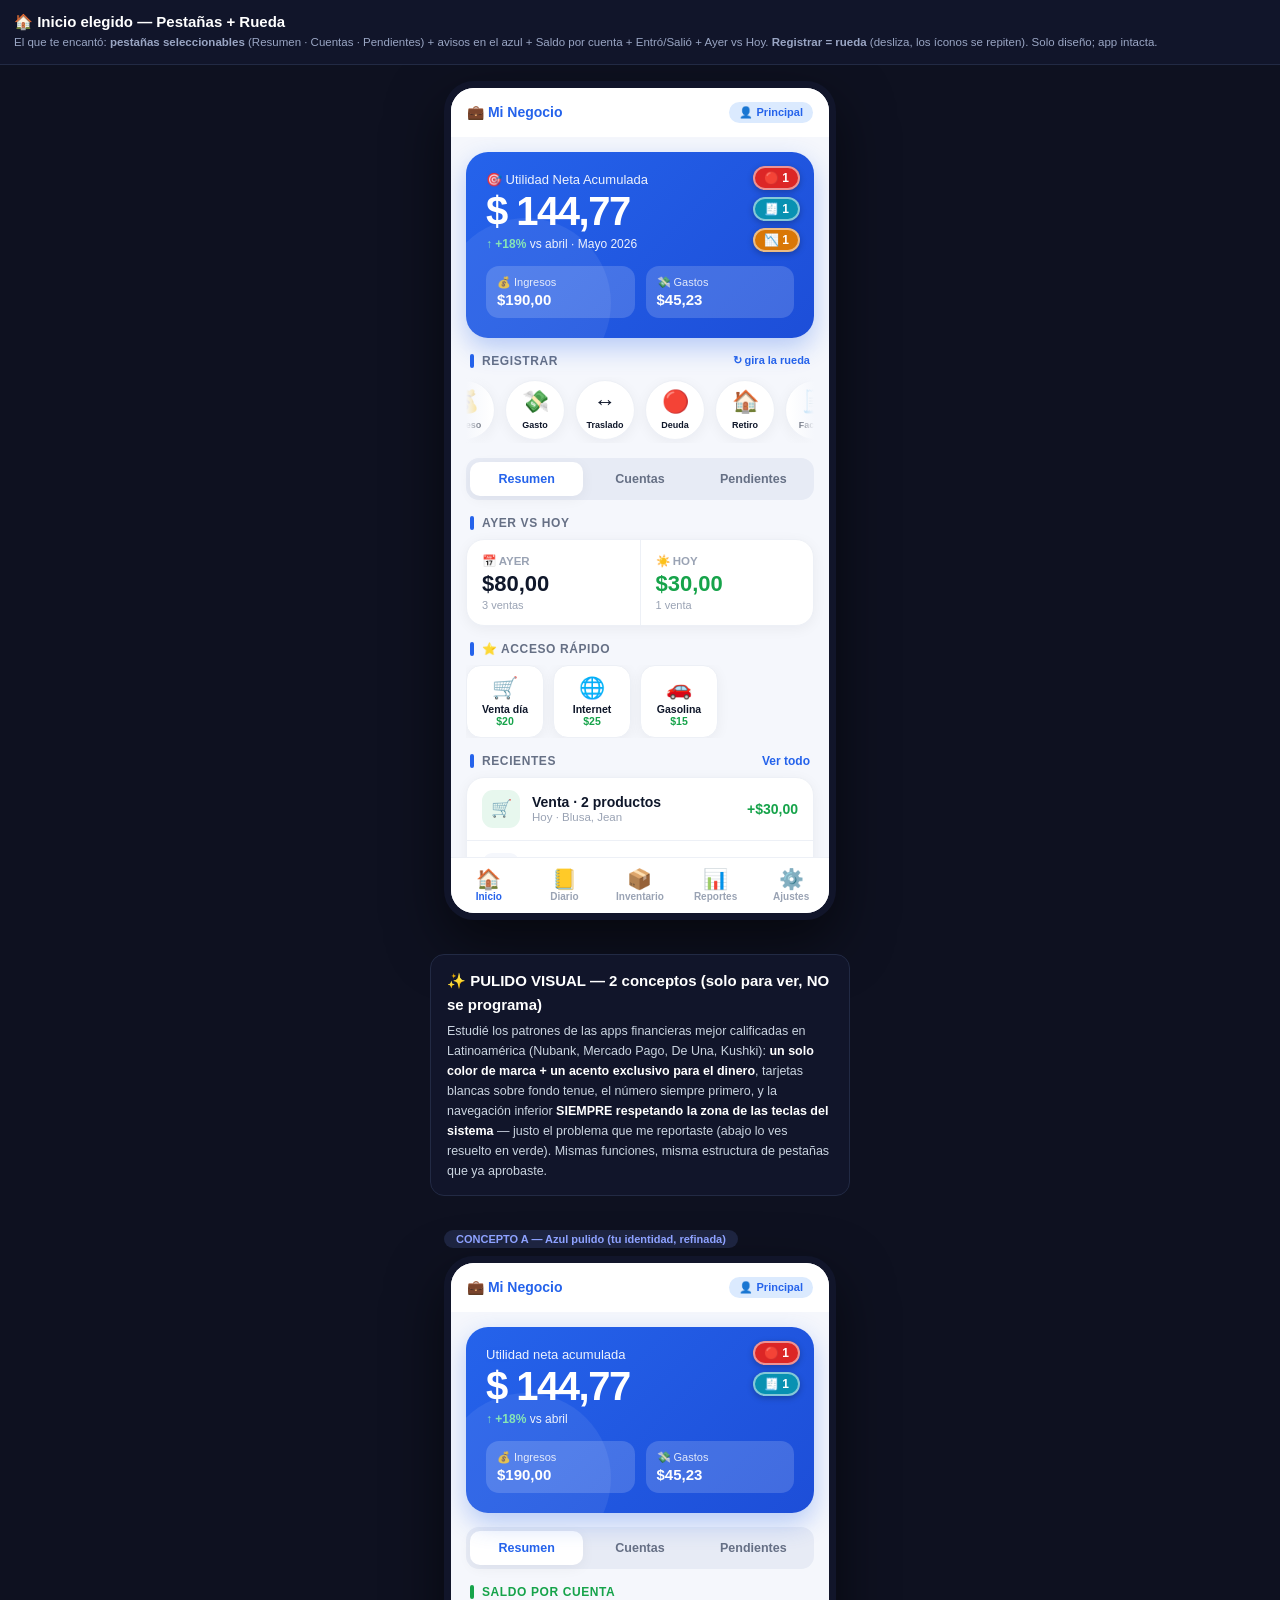
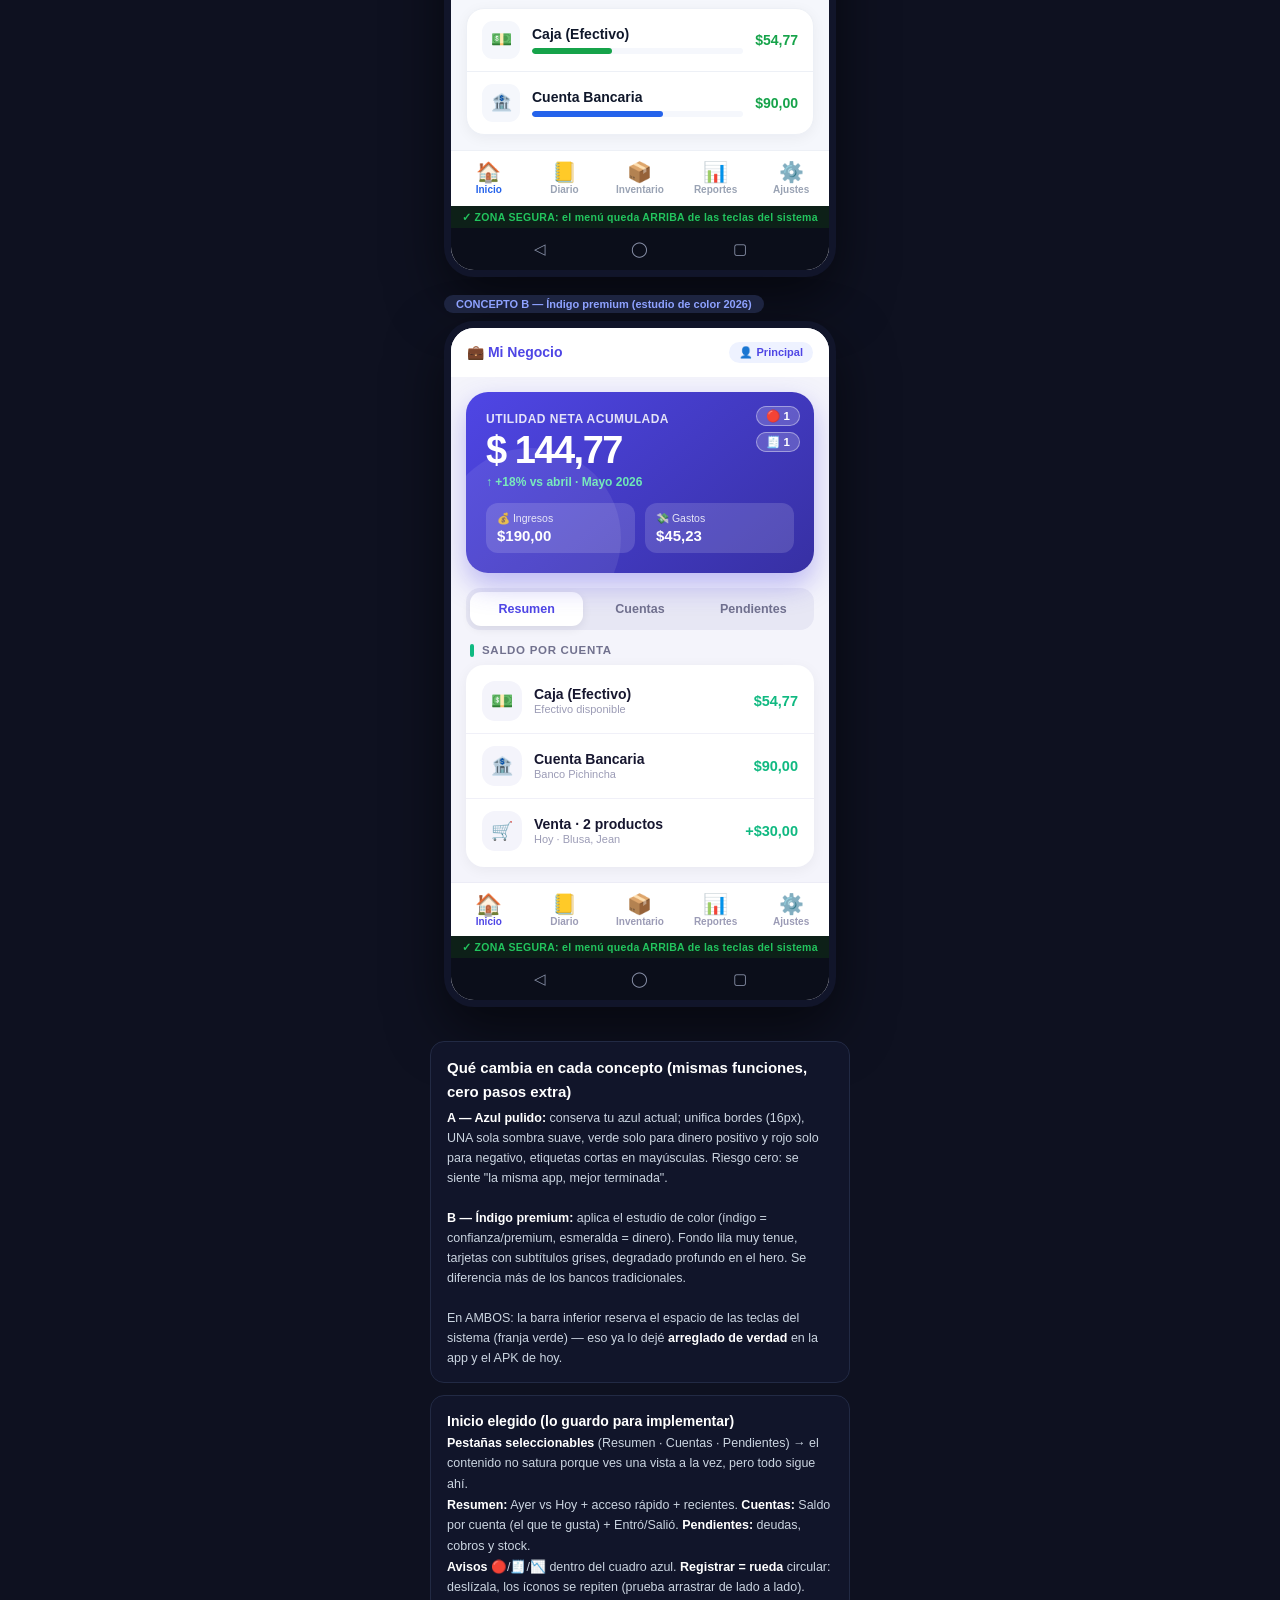
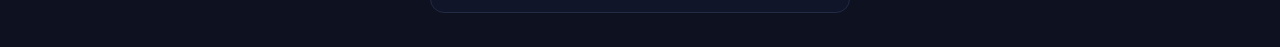
==== commit 142917aa: "Zonas seguras: menu inferior ya no queda bajo las teclas de Android (v2026.07.02d) - style.css: --bo" ====
--- a/propuestas-diseno.html
+++ b/propuestas-diseno.html
@@ -135,6 +135,109 @@
   </div>
 </div>
 
+<style>
+  /* ── Sección Pulido Visual ── */
+  .p2head{max-width:420px;margin:34px auto 10px;padding:14px 16px;background:#11152a;border:1px solid #222a44;border-radius:14px;color:#cbd5e1;font-size:12.5px;line-height:1.6;}
+  .p2head .t{color:#fff;font-weight:800;font-size:15px;margin-bottom:4px;}
+  .p2head b{color:#fff;}
+  .p2tag{display:inline-block;background:#1d2440;color:#8ea2ff;border-radius:20px;padding:3px 12px;font-size:11px;font-weight:800;margin:18px 0 8px;}
+  /* barra del sistema Android simulada */
+  .sysbar{display:flex;align-items:center;justify-content:space-around;background:#0b0e1a;color:#8b93ab;padding:12px 40px;font-size:15px;}
+  .sysnote{text-align:center;font-size:10.5px;color:#22c55e;font-weight:800;background:#0d2018;padding:5px;letter-spacing:.3px;}
+  /* Concepto B: índigo premium */
+  .ph-b{background:#f4f4fb;border-radius:30px;overflow:hidden;color:#171730;box-shadow:0 22px 55px rgba(0,0,0,.55);border:7px solid #11152a;}
+  .ph-b .top{display:flex;justify-content:space-between;align-items:center;padding:14px 16px;background:#fff;}
+  .ph-b .co{font-weight:800;color:#4f46e5;font-size:14px;}
+  .ph-b .u{font-size:11px;background:#eef2ff;color:#4f46e5;border-radius:20px;padding:4px 10px;font-weight:700;}
+  .ph-b .scroll{padding:15px;}
+  .hero-b{background:linear-gradient(140deg,#4f46e5,#3730a3);border-radius:22px;padding:20px;color:#fff;position:relative;overflow:hidden;box-shadow:0 12px 28px rgba(79,70,229,.35);}
+  .hero-b::after{content:'';position:absolute;bottom:-55px;left:-25px;width:180px;height:180px;border-radius:50%;background:rgba(255,255,255,.08);}
+  .hero-b .l{font-size:12px;opacity:.85;letter-spacing:.5px;text-transform:uppercase;font-weight:700;}
+  .hero-b .b{font-size:38px;font-weight:800;letter-spacing:-1.5px;margin:3px 0;}
+  .hero-b .up{color:#6ee7b7;font-weight:800;font-size:12px;}
+  .hero-b .row{display:flex;gap:10px;margin-top:14px;position:relative;}
+  .hero-b .m{flex:1;background:rgba(255,255,255,.14);border-radius:12px;padding:9px 11px;}
+  .hero-b .m .k{font-size:10.5px;opacity:.85;}
+  .hero-b .m .v{font-size:15px;font-weight:800;margin-top:2px;}
+  .hero-b .hb2{position:absolute;top:14px;right:14px;display:flex;flex-direction:column;gap:6px;}
+  .hero-b .hb2 span{background:rgba(255,255,255,.18);border:1.5px solid rgba(255,255,255,.4);border-radius:12px;padding:2px 9px;font-size:11.5px;font-weight:800;}
+  .seg-b{display:flex;background:#e7e7f4;border-radius:14px;padding:4px;margin:15px 0 12px;}
+  .seg-b b{flex:1;text-align:center;padding:10px 4px;border-radius:11px;font-size:12.5px;font-weight:700;color:#71718e;}
+  .seg-b b.on{background:#fff;color:#4f46e5;box-shadow:0 3px 10px rgba(23,23,48,.08);}
+  .card-b{background:#fff;border-radius:18px;padding:4px 0;box-shadow:0 3px 14px rgba(23,23,48,.05);}
+  .card-b .li2{display:flex;align-items:center;gap:12px;padding:12px 16px;}
+  .card-b .li2+.li2{border-top:1px solid #f0f0f8;}
+  .card-b .ic2{width:40px;height:40px;border-radius:13px;display:flex;align-items:center;justify-content:center;font-size:18px;background:#f4f4fb;}
+  .card-b .n2{flex:1;font-size:14px;font-weight:600;}
+  .card-b .n2 small{display:block;font-size:11px;color:#9c9cb6;font-weight:500;margin-top:1px;}
+  .card-b .a2{font-weight:800;font-size:14.5px;}
+  .money{color:#10b981;}
+  .nav-b{display:flex;justify-content:space-around;background:#fff;border-top:1px solid #ececf6;padding:9px 0;}
+  .nav-b .n{flex:1;text-align:center;font-size:10px;color:#9c9cb6;font-weight:600;}
+  .nav-b .n .ni{font-size:20px;display:block;}
+  .nav-b .n.act{color:#4f46e5;}
+  .nav-b .n.act .ni{transform:scale(1.08);}
+  .shb{display:flex;align-items:center;gap:8px;margin:14px 4px 8px;font-size:11.5px;font-weight:800;color:#71718e;text-transform:uppercase;letter-spacing:.7px;}
+  .shb::before{content:'';width:4px;height:13px;border-radius:3px;background:#10b981;}
+</style>
+
+<div class="p2head">
+  <div class="t">✨ PULIDO VISUAL — 2 conceptos (solo para ver, NO se programa)</div>
+  Estudié los patrones de las apps financieras mejor calificadas en Latinoamérica (Nubank, Mercado Pago, De Una, Kushki): <b>un solo color de marca + un acento exclusivo para el dinero</b>, tarjetas blancas sobre fondo tenue, el número siempre primero, y la navegación inferior <b>SIEMPRE respetando la zona de las teclas del sistema</b> — justo el problema que me reportaste (abajo lo ves resuelto en verde). Mismas funciones, misma estructura de pestañas que ya aprobaste.
+</div>
+
+<div class="stage">
+  <div class="p2tag">CONCEPTO A — Azul pulido (tu identidad, refinada)</div>
+  <div class="phone">
+    <div class="top"><div class="co">💼 Mi Negocio</div><div class="u">👤 Principal</div></div>
+    <div class="scroll" style="max-height:none;">
+      <div class="hero">
+        <div class="hb"><span class="deuda">🔴 1</span><span class="cobro">🧾 1</span></div>
+        <div class="l">Utilidad neta acumulada</div><div class="b">$ 144,77</div>
+        <div class="cmp"><span class="up">↑ +18%</span> vs abril</div>
+        <div class="row"><div class="m"><div class="k">💰 Ingresos</div><div class="v">$190,00</div></div><div class="m"><div class="k">💸 Gastos</div><div class="v">$45,23</div></div></div>
+      </div>
+      <div class="seg" style="margin-top:14px;"><b class="on">Resumen</b><b>Cuentas</b><b>Pendientes</b></div>
+      <div class="sh g">Saldo por cuenta</div>
+      <div class="card"><div class="li"><div class="ic">💵</div><div class="d"><div class="n">Caja (Efectivo)</div><div class="bar"><i style="width:38%;background:var(--green)"></i></div></div><div class="a g">$54,77</div></div><div class="li"><div class="ic">🏦</div><div class="d"><div class="n">Cuenta Bancaria</div><div class="bar"><i style="width:62%;background:var(--blue)"></i></div></div><div class="a g">$90,00</div></div></div>
+    </div>
+    <div class="nav"><div class="n act"><span class="ni">🏠</span>Inicio</div><div class="n"><span class="ni">📒</span>Diario</div><div class="n"><span class="ni">📦</span>Inventario</div><div class="n"><span class="ni">📊</span>Reportes</div><div class="n"><span class="ni">⚙️</span>Ajustes</div></div>
+    <div class="sysnote">✓ ZONA SEGURA: el menú queda ARRIBA de las teclas del sistema</div>
+    <div class="sysbar"><span>◁</span><span>◯</span><span>▢</span></div>
+  </div>
+
+  <div class="p2tag">CONCEPTO B — Índigo premium (estudio de color 2026)</div>
+  <div class="ph-b">
+    <div class="top"><div class="co">💼 Mi Negocio</div><div class="u">👤 Principal</div></div>
+    <div class="scroll">
+      <div class="hero-b">
+        <div class="hb2"><span>🔴 1</span><span>🧾 1</span></div>
+        <div class="l">Utilidad neta acumulada</div>
+        <div class="b">$ 144,77</div>
+        <div class="up">↑ +18% vs abril · Mayo 2026</div>
+        <div class="row"><div class="m"><div class="k">💰 Ingresos</div><div class="v">$190,00</div></div><div class="m"><div class="k">💸 Gastos</div><div class="v">$45,23</div></div></div>
+      </div>
+      <div class="seg-b"><b class="on">Resumen</b><b>Cuentas</b><b>Pendientes</b></div>
+      <div class="shb">Saldo por cuenta</div>
+      <div class="card-b">
+        <div class="li2"><div class="ic2">💵</div><div class="n2">Caja (Efectivo)<small>Efectivo disponible</small></div><div class="a2 money">$54,77</div></div>
+        <div class="li2"><div class="ic2">🏦</div><div class="n2">Cuenta Bancaria<small>Banco Pichincha</small></div><div class="a2 money">$90,00</div></div>
+        <div class="li2"><div class="ic2">🛒</div><div class="n2">Venta · 2 productos<small>Hoy · Blusa, Jean</small></div><div class="a2 money">+$30,00</div></div>
+      </div>
+    </div>
+    <div class="nav-b"><div class="n act"><span class="ni">🏠</span>Inicio</div><div class="n"><span class="ni">📒</span>Diario</div><div class="n"><span class="ni">📦</span>Inventario</div><div class="n"><span class="ni">📊</span>Reportes</div><div class="n"><span class="ni">⚙️</span>Ajustes</div></div>
+    <div class="sysnote">✓ ZONA SEGURA: el menú queda ARRIBA de las teclas del sistema</div>
+    <div class="sysbar"><span>◁</span><span>◯</span><span>▢</span></div>
+  </div>
+</div>
+
+<div class="p2head">
+  <div class="t">Qué cambia en cada concepto (mismas funciones, cero pasos extra)</div>
+  <b>A — Azul pulido:</b> conserva tu azul actual; unifica bordes (16px), UNA sola sombra suave, verde solo para dinero positivo y rojo solo para negativo, etiquetas cortas en mayúsculas. Riesgo cero: se siente "la misma app, mejor terminada".<br><br>
+  <b>B — Índigo premium:</b> aplica el estudio de color (índigo = confianza/premium, esmeralda = dinero). Fondo lila muy tenue, tarjetas con subtítulos grises, degradado profundo en el hero. Se diferencia más de los bancos tradicionales.<br><br>
+  En AMBOS: la barra inferior reserva el espacio de las teclas del sistema (franja verde) — eso ya lo dejé <b>arreglado de verdad</b> en la app y el APK de hoy.
+</div>
+
 <div class="legend">
   <div class="t">Inicio elegido (lo guardo para implementar)</div>
   <b>Pestañas seleccionables</b> (Resumen · Cuentas · Pendientes) → el contenido no satura porque ves una vista a la vez, pero todo sigue ahí.<br>
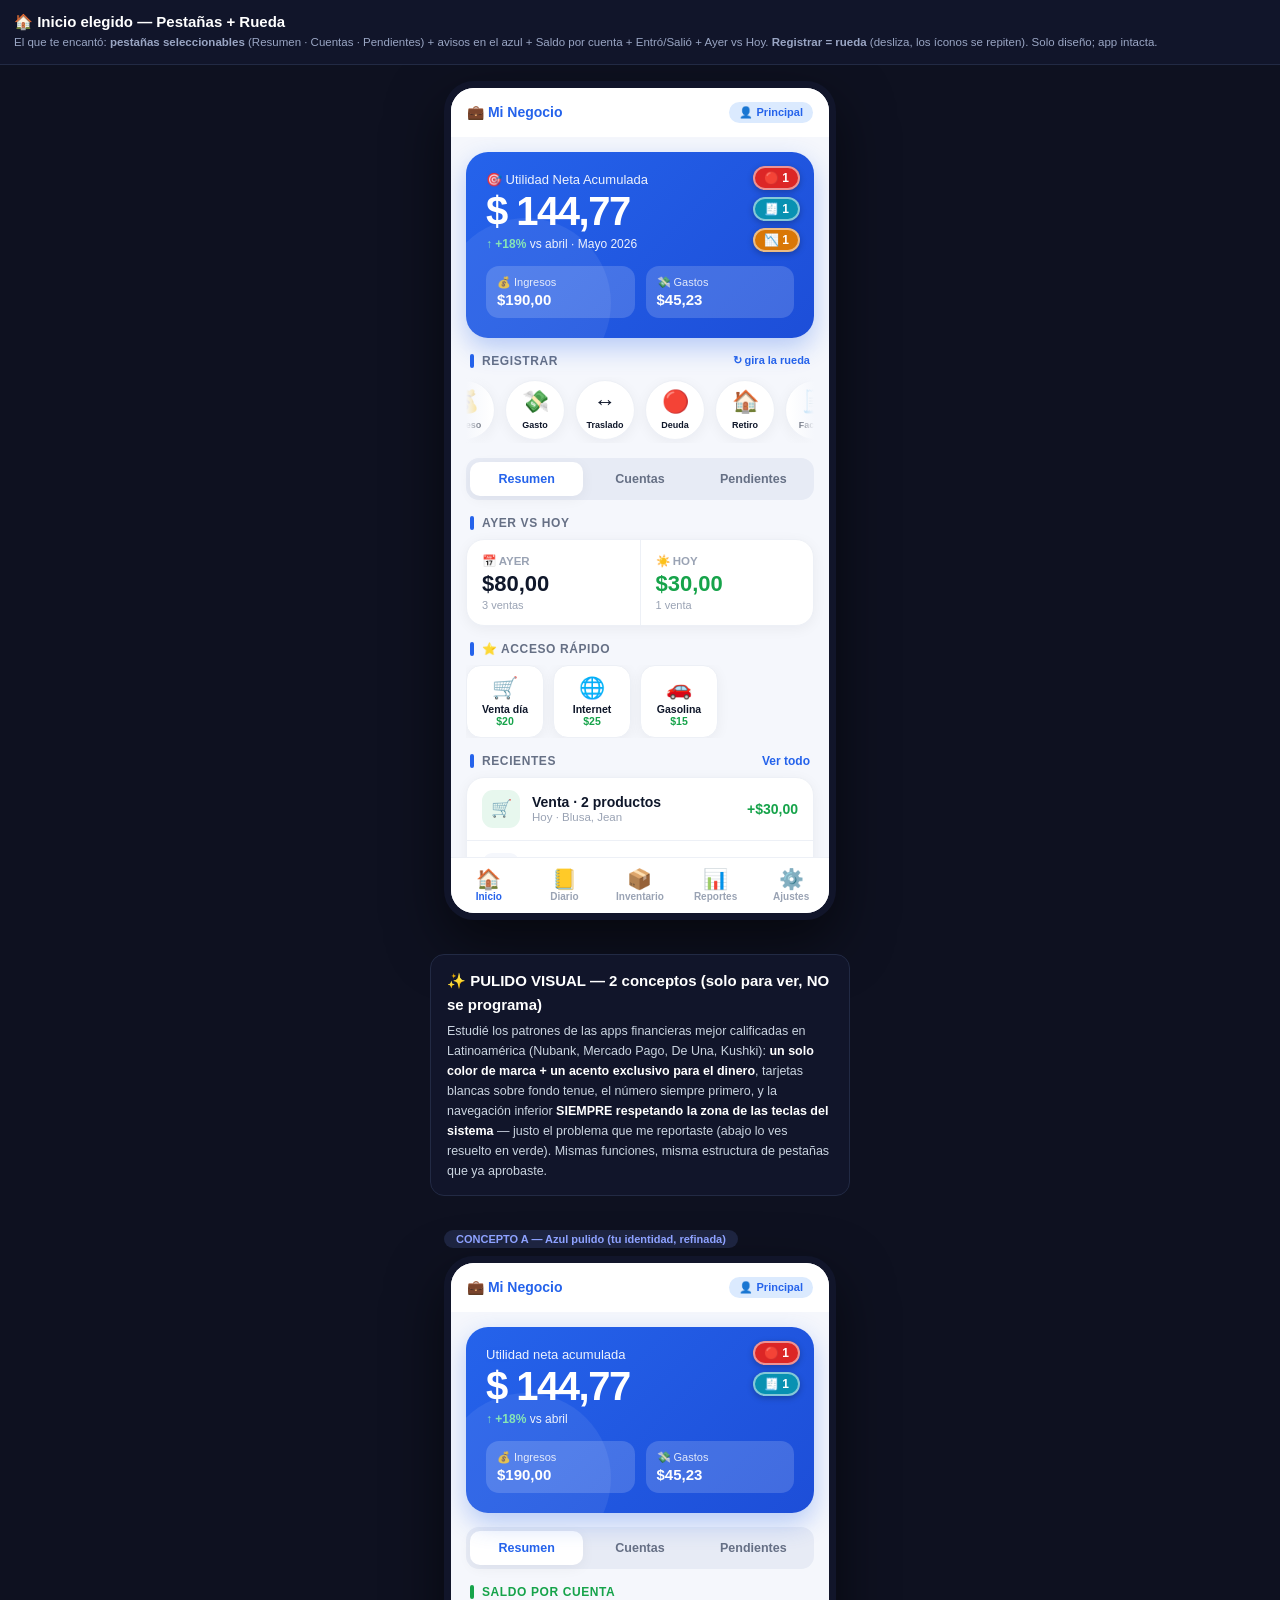
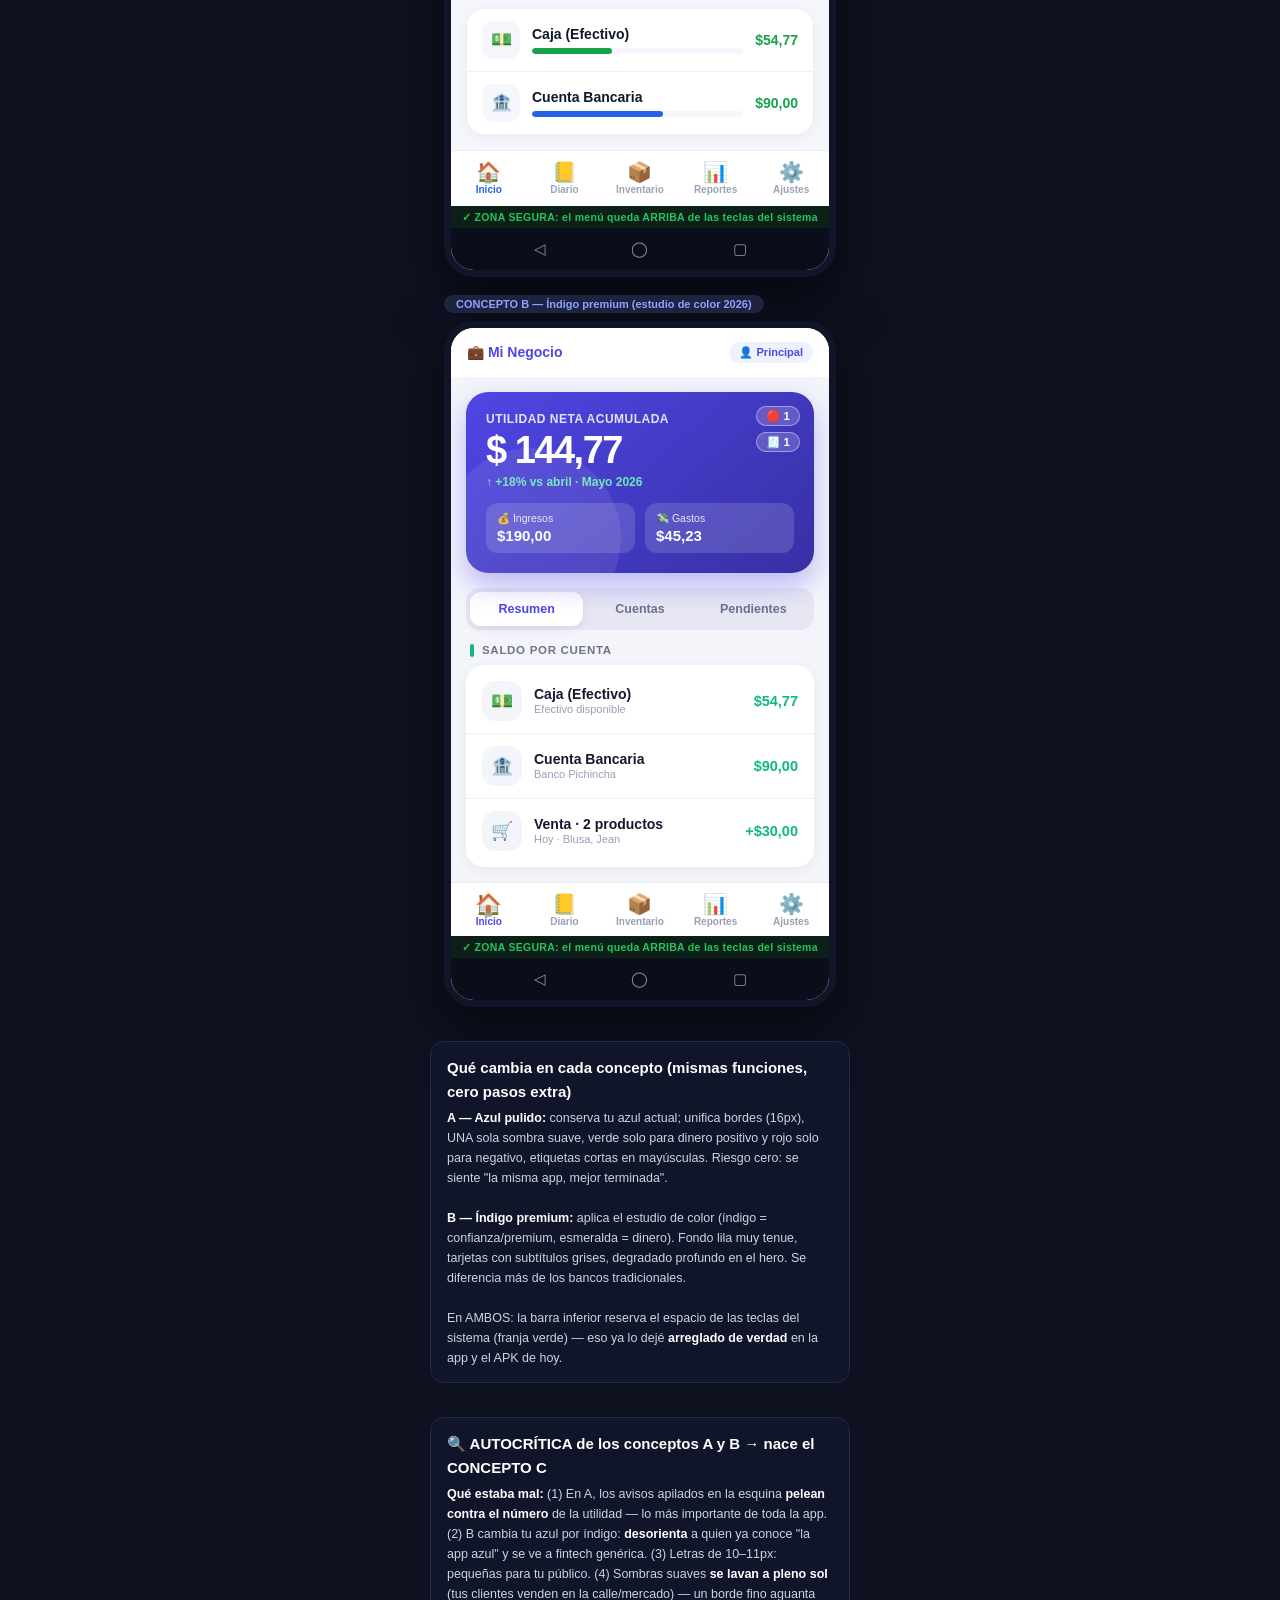
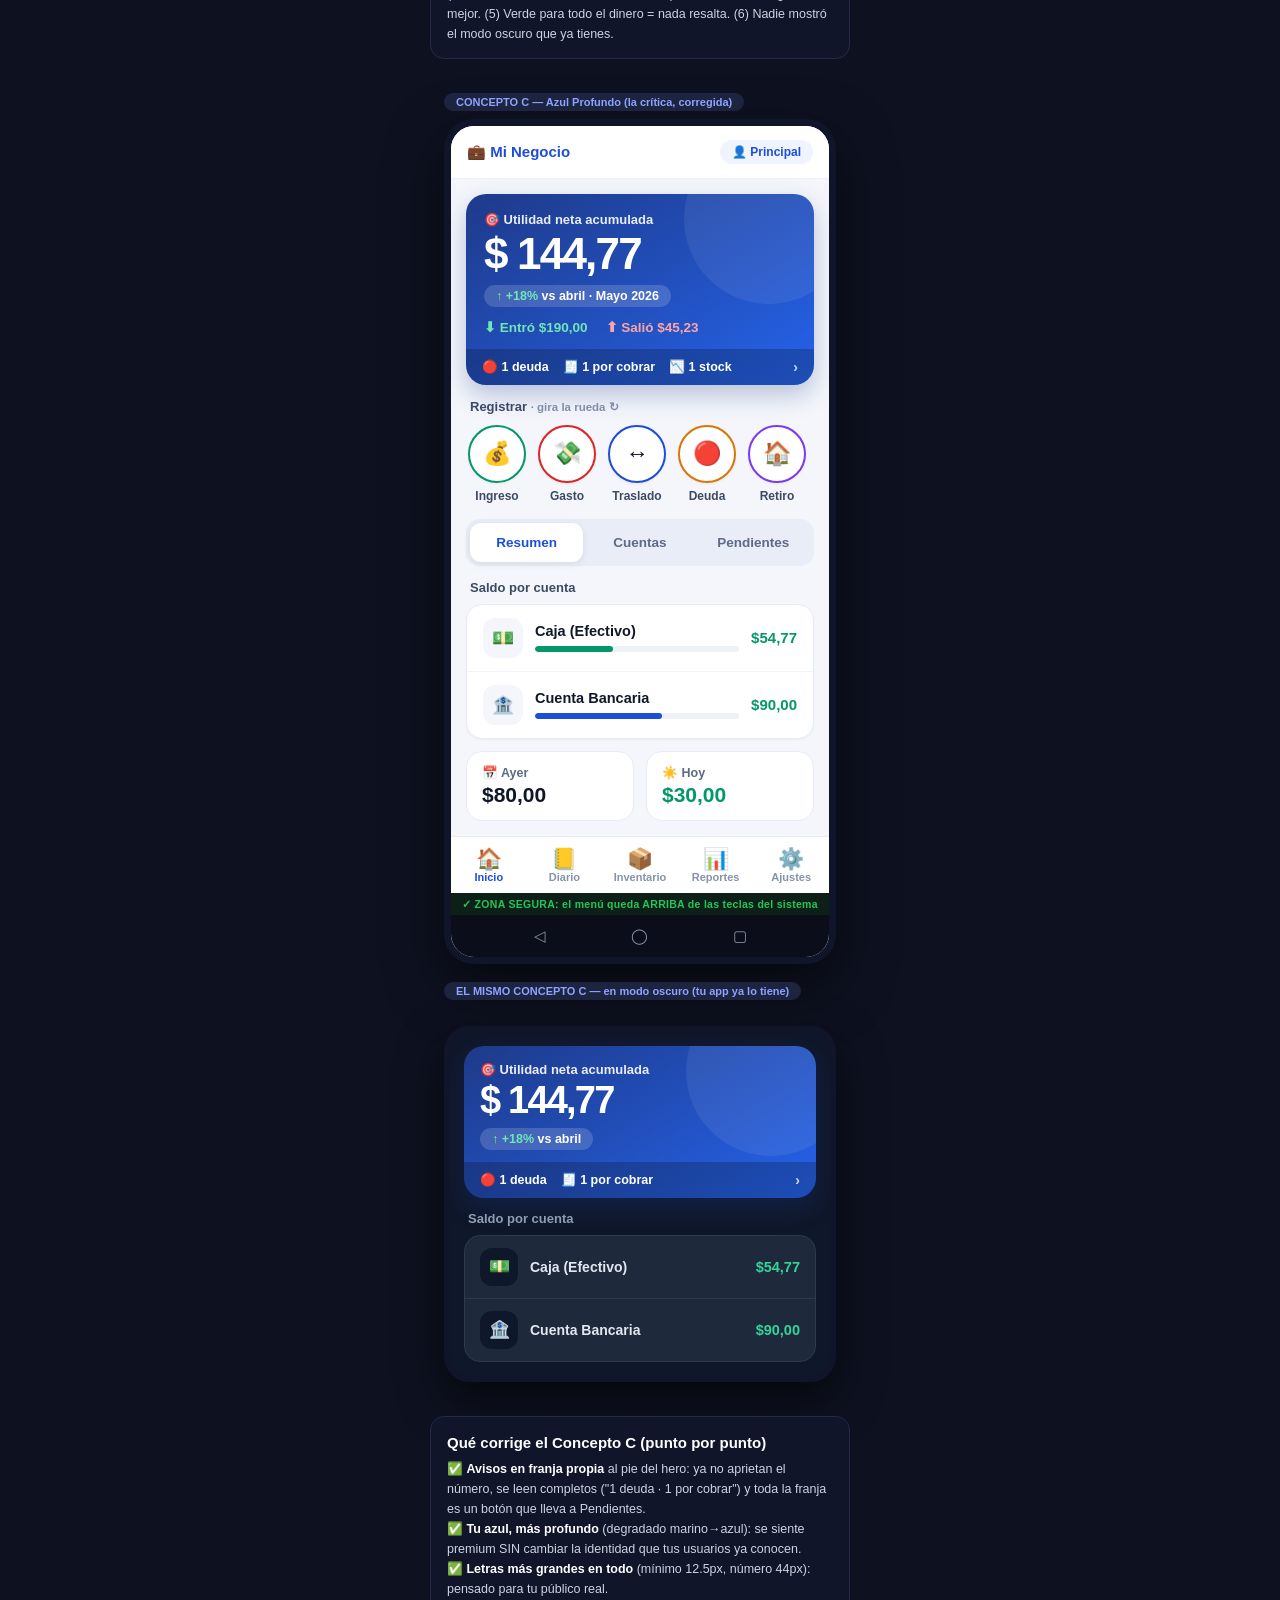
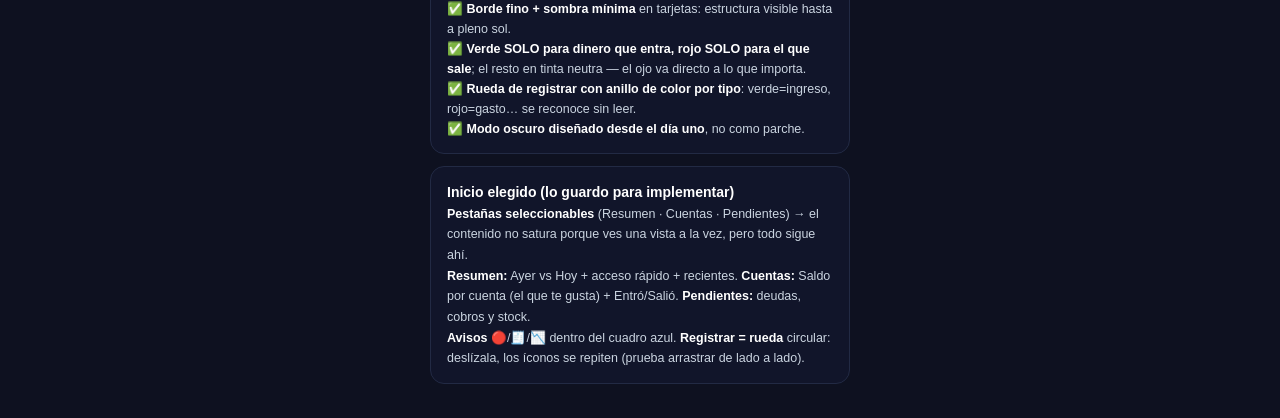
==== commit d65e3f94: "Concepto C de disenio (Azul Profundo) con autocritica de A y B + modo oscuro Co-Authored-By: Claude " ====
--- a/propuestas-diseno.html
+++ b/propuestas-diseno.html
@@ -238,6 +238,143 @@
   En AMBOS: la barra inferior reserva el espacio de las teclas del sistema (franja verde) — eso ya lo dejé <b>arreglado de verdad</b> en la app y el APK de hoy.
 </div>
 
+<style>
+  /* ── Concepto C: Azul Profundo (autocrítica aplicada) ── */
+  .ph-c{background:#f4f6fb;border-radius:30px;overflow:hidden;color:#101828;box-shadow:0 22px 55px rgba(0,0,0,.55);border:7px solid #11152a;}
+  .ph-c .top{display:flex;justify-content:space-between;align-items:center;padding:14px 16px;background:#fff;border-bottom:1px solid #eef1f7;}
+  .ph-c .co{font-weight:800;color:#1d4ed8;font-size:15px;}
+  .ph-c .u{font-size:12px;background:#eff4ff;color:#1d4ed8;border-radius:20px;padding:5px 12px;font-weight:700;}
+  .ph-c .scroll{padding:15px;}
+  .hero-c{background:linear-gradient(150deg,#1e3a8a,#2563eb);border-radius:20px;color:#fff;position:relative;overflow:hidden;box-shadow:0 10px 24px rgba(30,58,138,.28);}
+  .hero-c::after{content:'';position:absolute;top:-60px;right:-40px;width:170px;height:170px;border-radius:50%;background:rgba(255,255,255,.07);}
+  .hero-c .inner{padding:18px 18px 14px;position:relative;}
+  .hero-c .l{font-size:13px;opacity:.9;font-weight:600;}
+  .hero-c .b{font-size:44px;font-weight:800;letter-spacing:-1.8px;margin:2px 0 6px;}
+  .hero-c .chip-var{display:inline-block;background:rgba(255,255,255,.16);border-radius:16px;padding:4px 12px;font-size:12.5px;font-weight:700;}
+  .hero-c .chip-var b{color:#6ee7b7;}
+  .hero-c .mline{display:flex;gap:18px;margin-top:12px;font-size:13.5px;font-weight:600;}
+  .hero-c .mline .dn{color:#fca5a5;}
+  .hero-c .mline .up2{color:#6ee7b7;}
+  /* franja de avisos: ya no pelea con el número, ancho completo, tocable */
+  .hero-c .alerts{display:flex;align-items:center;gap:14px;background:rgba(0,0,0,.22);padding:10px 16px;font-size:12.5px;font-weight:700;position:relative;}
+  .hero-c .alerts span{display:flex;align-items:center;gap:5px;}
+  .hero-c .alerts .go{margin-left:auto;opacity:.8;font-size:14px;}
+  .seg-c{display:flex;background:#e8edf7;border-radius:14px;padding:4px;margin:14px 0 12px;}
+  .seg-c b{flex:1;text-align:center;padding:12px 4px;border-radius:11px;font-size:13.5px;font-weight:700;color:#5d6b85;}
+  .seg-c b.on{background:#fff;color:#1d4ed8;box-shadow:0 2px 8px rgba(16,24,40,.08);}
+  .sh-c{margin:14px 4px 9px;font-size:13px;font-weight:800;color:#3d4a63;}
+  /* rueda: anillos de color por tipo (afford. clara), texto 12px */
+  .wheel-c{display:flex;gap:12px;overflow:hidden;padding:2px;}
+  .wheel-c .ch{flex:0 0 auto;display:flex;flex-direction:column;align-items:center;gap:6px;}
+  .wheel-c .ico{width:58px;height:58px;border-radius:50%;background:#fff;display:flex;align-items:center;justify-content:center;font-size:23px;border:2.5px solid;box-shadow:0 1px 3px rgba(16,24,40,.06);}
+  .wheel-c .t{font-size:12px;font-weight:700;color:#3d4a63;}
+  .card-c{background:#fff;border:1px solid #e7ebf3;border-radius:16px;box-shadow:0 1px 2px rgba(16,24,40,.04);}
+  .card-c .row{display:flex;align-items:center;gap:12px;padding:13px 16px;}
+  .card-c .row+.row{border-top:1px solid #f1f4f9;}
+  .card-c .ic{width:40px;height:40px;border-radius:12px;background:#f4f6fb;display:flex;align-items:center;justify-content:center;font-size:18px;}
+  .card-c .nm{flex:1;font-size:14.5px;font-weight:600;}
+  .card-c .nm .bar{height:6px;background:#eef1f7;border-radius:3px;margin-top:7px;overflow:hidden;}
+  .card-c .nm .bar i{display:block;height:100%;border-radius:3px;}
+  .card-c .amt{font-weight:800;font-size:15px;}
+  .in-c{color:#059669;}.out-c{color:#dc2626;}
+  .vs-c{display:flex;gap:12px;margin-top:12px;}
+  .vs-c .box{flex:1;background:#fff;border:1px solid #e7ebf3;border-radius:16px;padding:13px 15px;}
+  .vs-c .k{font-size:12.5px;color:#5d6b85;font-weight:700;}
+  .vs-c .v{font-size:21px;font-weight:800;margin-top:3px;}
+  .nav-c{display:flex;justify-content:space-around;background:#fff;border-top:1px solid #e7ebf3;padding:10px 0;}
+  .nav-c .n{flex:1;text-align:center;font-size:11px;color:#8592aa;font-weight:600;}
+  .nav-c .n .ni{font-size:21px;display:block;}
+  .nav-c .n.act{color:#1d4ed8;font-weight:800;}
+  /* mini teléfono modo oscuro */
+  .ph-d{background:#0f172a;border-radius:26px;overflow:hidden;color:#e2e8f0;box-shadow:0 18px 45px rgba(0,0,0,.6);border:6px solid #11152a;margin-top:18px;}
+  .ph-d .scroll{padding:14px;}
+  .ph-d .card-d{background:#1e293b;border:1px solid #2b3a52;border-radius:16px;}
+  .ph-d .row{display:flex;align-items:center;gap:12px;padding:12px 15px;}
+  .ph-d .row+.row{border-top:1px solid #2b3a52;}
+  .ph-d .ic{width:38px;height:38px;border-radius:12px;background:#0f172a;display:flex;align-items:center;justify-content:center;font-size:17px;}
+  .ph-d .nm{flex:1;font-size:14px;font-weight:600;}
+  .ph-d .amt{font-weight:800;font-size:14.5px;}
+  .ph-d .in-c{color:#34d399;}
+</style>
+
+<div class="p2head">
+  <div class="t">🔍 AUTOCRÍTICA de los conceptos A y B → nace el CONCEPTO C</div>
+  <b>Qué estaba mal:</b> (1) En A, los avisos apilados en la esquina <b>pelean contra el número</b> de la utilidad — lo más importante de toda la app. (2) B cambia tu azul por índigo: <b>desorienta</b> a quien ya conoce "la app azul" y se ve a fintech genérica. (3) Letras de 10–11px: pequeñas para tu público. (4) Sombras suaves <b>se lavan a pleno sol</b> (tus clientes venden en la calle/mercado) — un borde fino aguanta mejor. (5) Verde para todo el dinero = nada resalta. (6) Nadie mostró el modo oscuro que ya tienes.
+</div>
+
+<div class="stage">
+  <div class="p2tag">CONCEPTO C — Azul Profundo (la crítica, corregida)</div>
+  <div class="ph-c">
+    <div class="top"><div class="co">💼 Mi Negocio</div><div class="u">👤 Principal</div></div>
+    <div class="scroll">
+      <div class="hero-c">
+        <div class="inner">
+          <div class="l">🎯 Utilidad neta acumulada</div>
+          <div class="b">$ 144,77</div>
+          <span class="chip-var"><b>↑ +18%</b> vs abril · Mayo 2026</span>
+          <div class="mline"><span class="up2">⬇ Entró $190,00</span><span class="dn">⬆ Salió $45,23</span></div>
+        </div>
+        <div class="alerts"><span>🔴 1 deuda</span><span>🧾 1 por cobrar</span><span>📉 1 stock</span><span class="go">›</span></div>
+      </div>
+
+      <div class="sh-c">Registrar <span style="color:#8592aa;font-weight:600;font-size:11.5px;">· gira la rueda ↻</span></div>
+      <div class="wheel-c">
+        <div class="ch"><div class="ico" style="border-color:#059669;">💰</div><div class="t">Ingreso</div></div>
+        <div class="ch"><div class="ico" style="border-color:#dc2626;">💸</div><div class="t">Gasto</div></div>
+        <div class="ch"><div class="ico" style="border-color:#1d4ed8;">↔️</div><div class="t">Traslado</div></div>
+        <div class="ch"><div class="ico" style="border-color:#d97706;">🔴</div><div class="t">Deuda</div></div>
+        <div class="ch"><div class="ico" style="border-color:#7c3aed;">🏠</div><div class="t">Retiro</div></div>
+      </div>
+
+      <div class="seg-c"><b class="on">Resumen</b><b>Cuentas</b><b>Pendientes</b></div>
+
+      <div class="sh-c">Saldo por cuenta</div>
+      <div class="card-c">
+        <div class="row"><div class="ic">💵</div><div class="nm">Caja (Efectivo)<div class="bar"><i style="width:38%;background:#059669;"></i></div></div><div class="amt in-c">$54,77</div></div>
+        <div class="row"><div class="ic">🏦</div><div class="nm">Cuenta Bancaria<div class="bar"><i style="width:62%;background:#1d4ed8;"></i></div></div><div class="amt in-c">$90,00</div></div>
+      </div>
+
+      <div class="vs-c">
+        <div class="box"><div class="k">📅 Ayer</div><div class="v">$80,00</div></div>
+        <div class="box"><div class="k">☀️ Hoy</div><div class="v in-c">$30,00</div></div>
+      </div>
+    </div>
+    <div class="nav-c"><div class="n act"><span class="ni">🏠</span>Inicio</div><div class="n"><span class="ni">📒</span>Diario</div><div class="n"><span class="ni">📦</span>Inventario</div><div class="n"><span class="ni">📊</span>Reportes</div><div class="n"><span class="ni">⚙️</span>Ajustes</div></div>
+    <div class="sysnote">✓ ZONA SEGURA: el menú queda ARRIBA de las teclas del sistema</div>
+    <div class="sysbar"><span>◁</span><span>◯</span><span>▢</span></div>
+  </div>
+
+  <div class="p2tag">EL MISMO CONCEPTO C — en modo oscuro (tu app ya lo tiene)</div>
+  <div class="ph-d">
+    <div class="scroll">
+      <div class="hero-c">
+        <div class="inner" style="padding:16px 16px 12px;">
+          <div class="l">🎯 Utilidad neta acumulada</div>
+          <div class="b" style="font-size:38px;">$ 144,77</div>
+          <span class="chip-var"><b>↑ +18%</b> vs abril</span>
+        </div>
+        <div class="alerts"><span>🔴 1 deuda</span><span>🧾 1 por cobrar</span><span class="go">›</span></div>
+      </div>
+      <div class="sh-c" style="color:#94a3b8;margin-top:13px;">Saldo por cuenta</div>
+      <div class="card-d">
+        <div class="row"><div class="ic">💵</div><div class="nm">Caja (Efectivo)</div><div class="amt in-c">$54,77</div></div>
+        <div class="row"><div class="ic">🏦</div><div class="nm">Cuenta Bancaria</div><div class="amt in-c">$90,00</div></div>
+      </div>
+    </div>
+  </div>
+</div>
+
+<div class="p2head">
+  <div class="t">Qué corrige el Concepto C (punto por punto)</div>
+  ✅ <b>Avisos en franja propia</b> al pie del hero: ya no aprietan el número, se leen completos ("1 deuda · 1 por cobrar") y toda la franja es un botón que lleva a Pendientes.<br>
+  ✅ <b>Tu azul, más profundo</b> (degradado marino→azul): se siente premium SIN cambiar la identidad que tus usuarios ya conocen.<br>
+  ✅ <b>Letras más grandes en todo</b> (mínimo 12.5px, número 44px): pensado para tu público real.<br>
+  ✅ <b>Borde fino + sombra mínima</b> en tarjetas: estructura visible hasta a pleno sol.<br>
+  ✅ <b>Verde SOLO para dinero que entra, rojo SOLO para el que sale</b>; el resto en tinta neutra — el ojo va directo a lo que importa.<br>
+  ✅ <b>Rueda de registrar con anillo de color por tipo</b>: verde=ingreso, rojo=gasto… se reconoce sin leer.<br>
+  ✅ <b>Modo oscuro diseñado desde el día uno</b>, no como parche.
+</div>
+
 <div class="legend">
   <div class="t">Inicio elegido (lo guardo para implementar)</div>
   <b>Pestañas seleccionables</b> (Resumen · Cuentas · Pendientes) → el contenido no satura porque ves una vista a la vez, pero todo sigue ahí.<br>
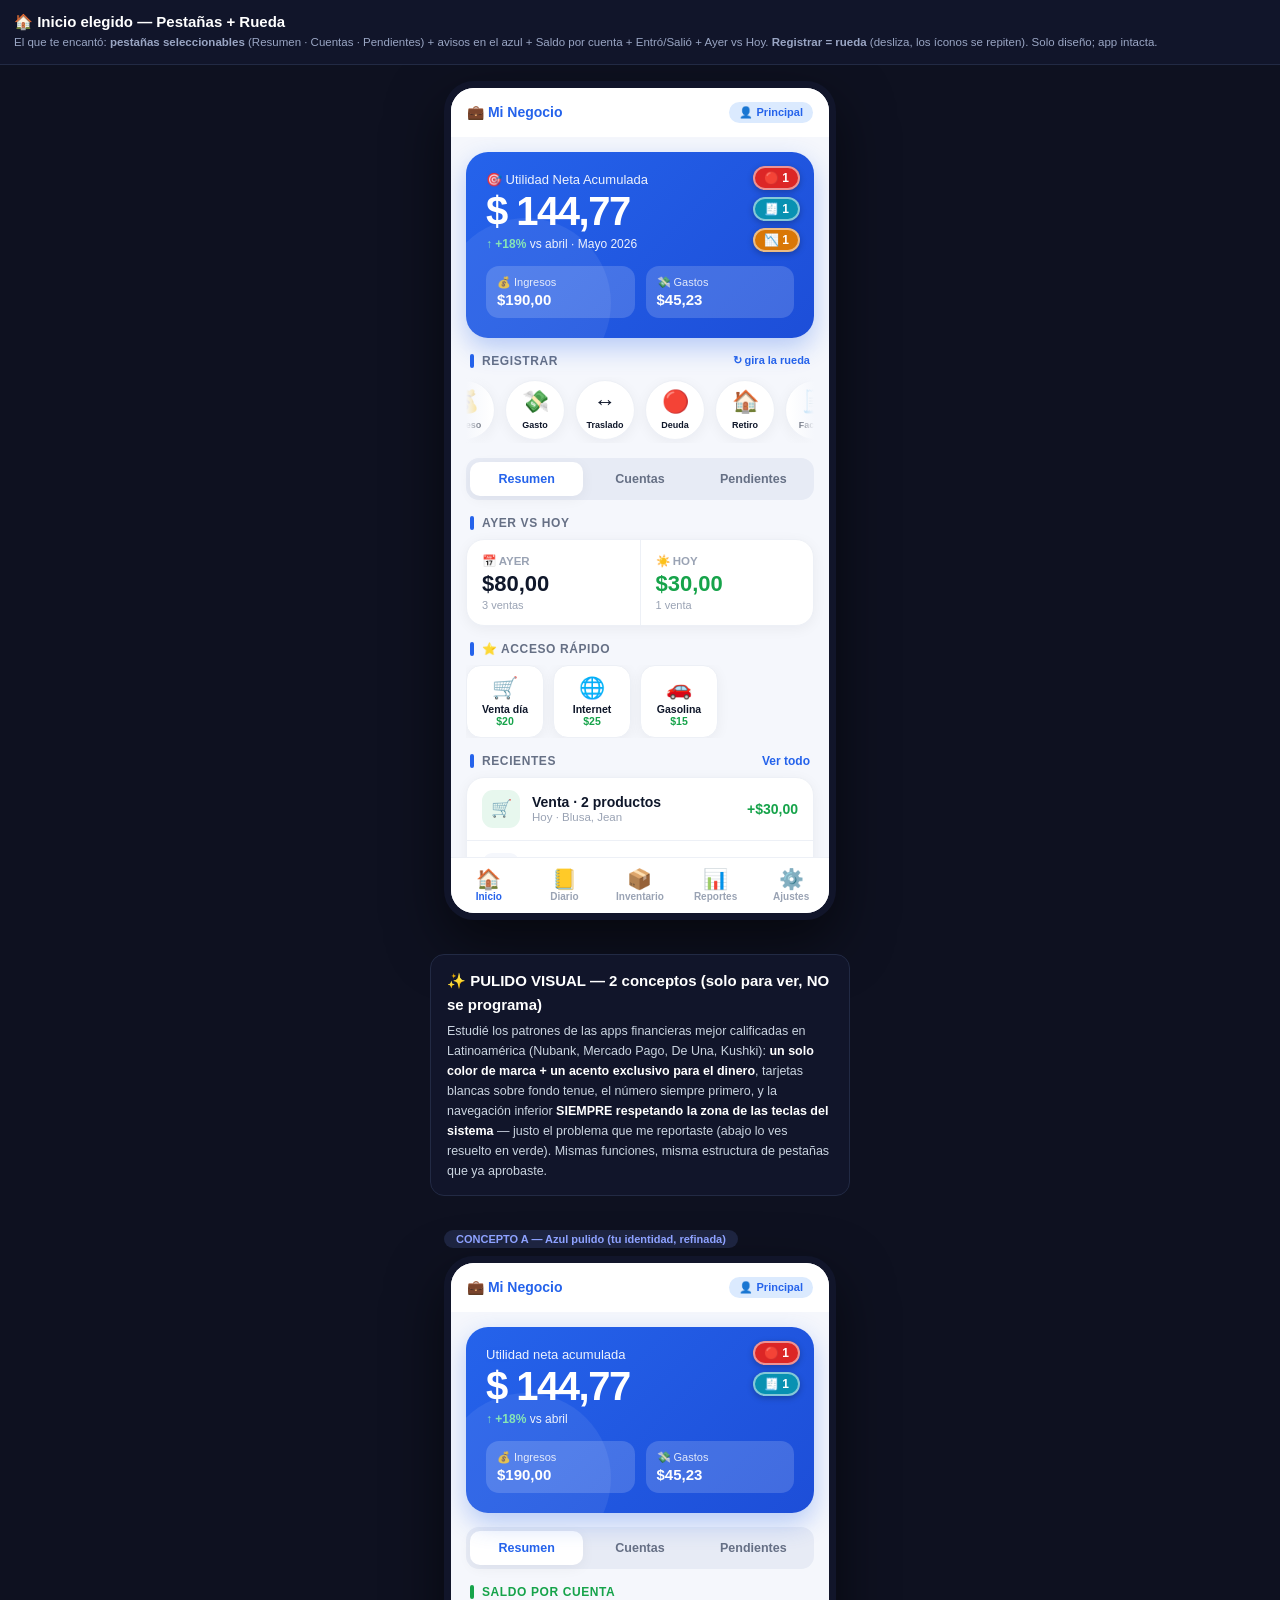
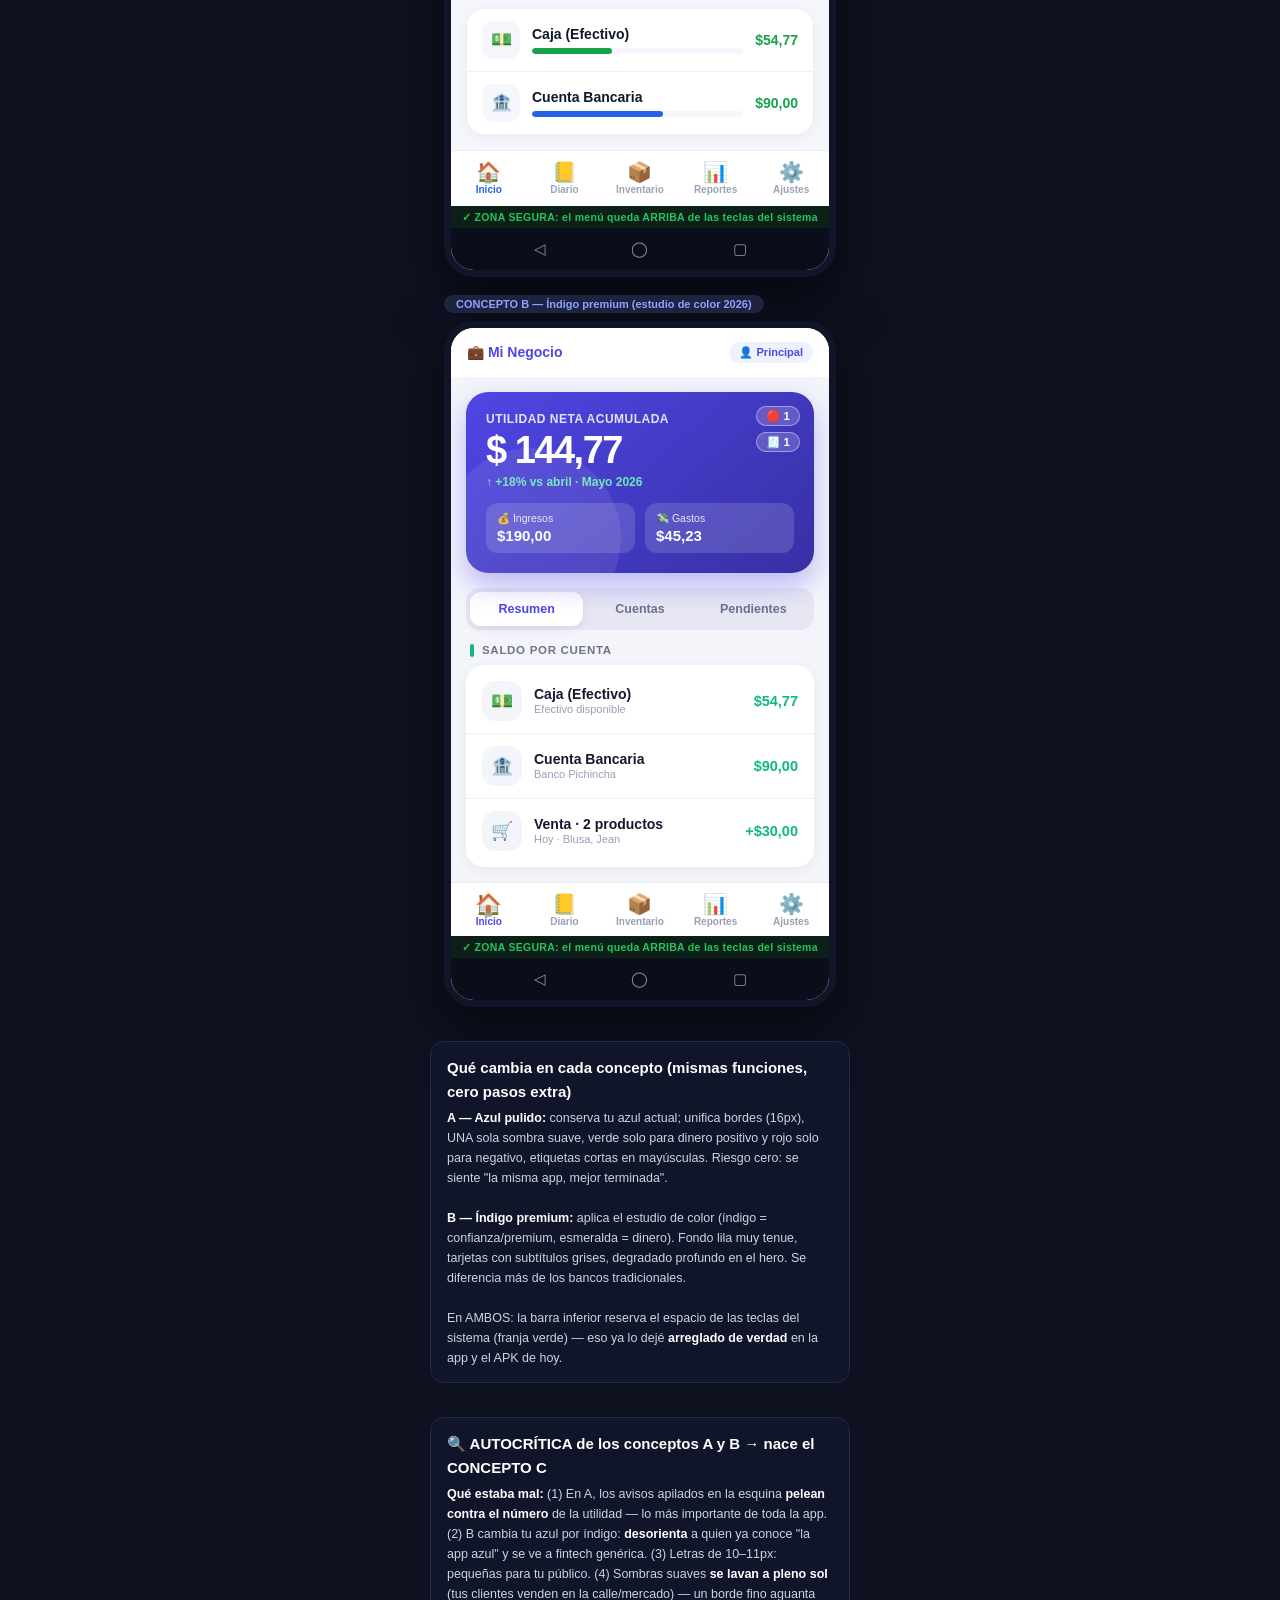
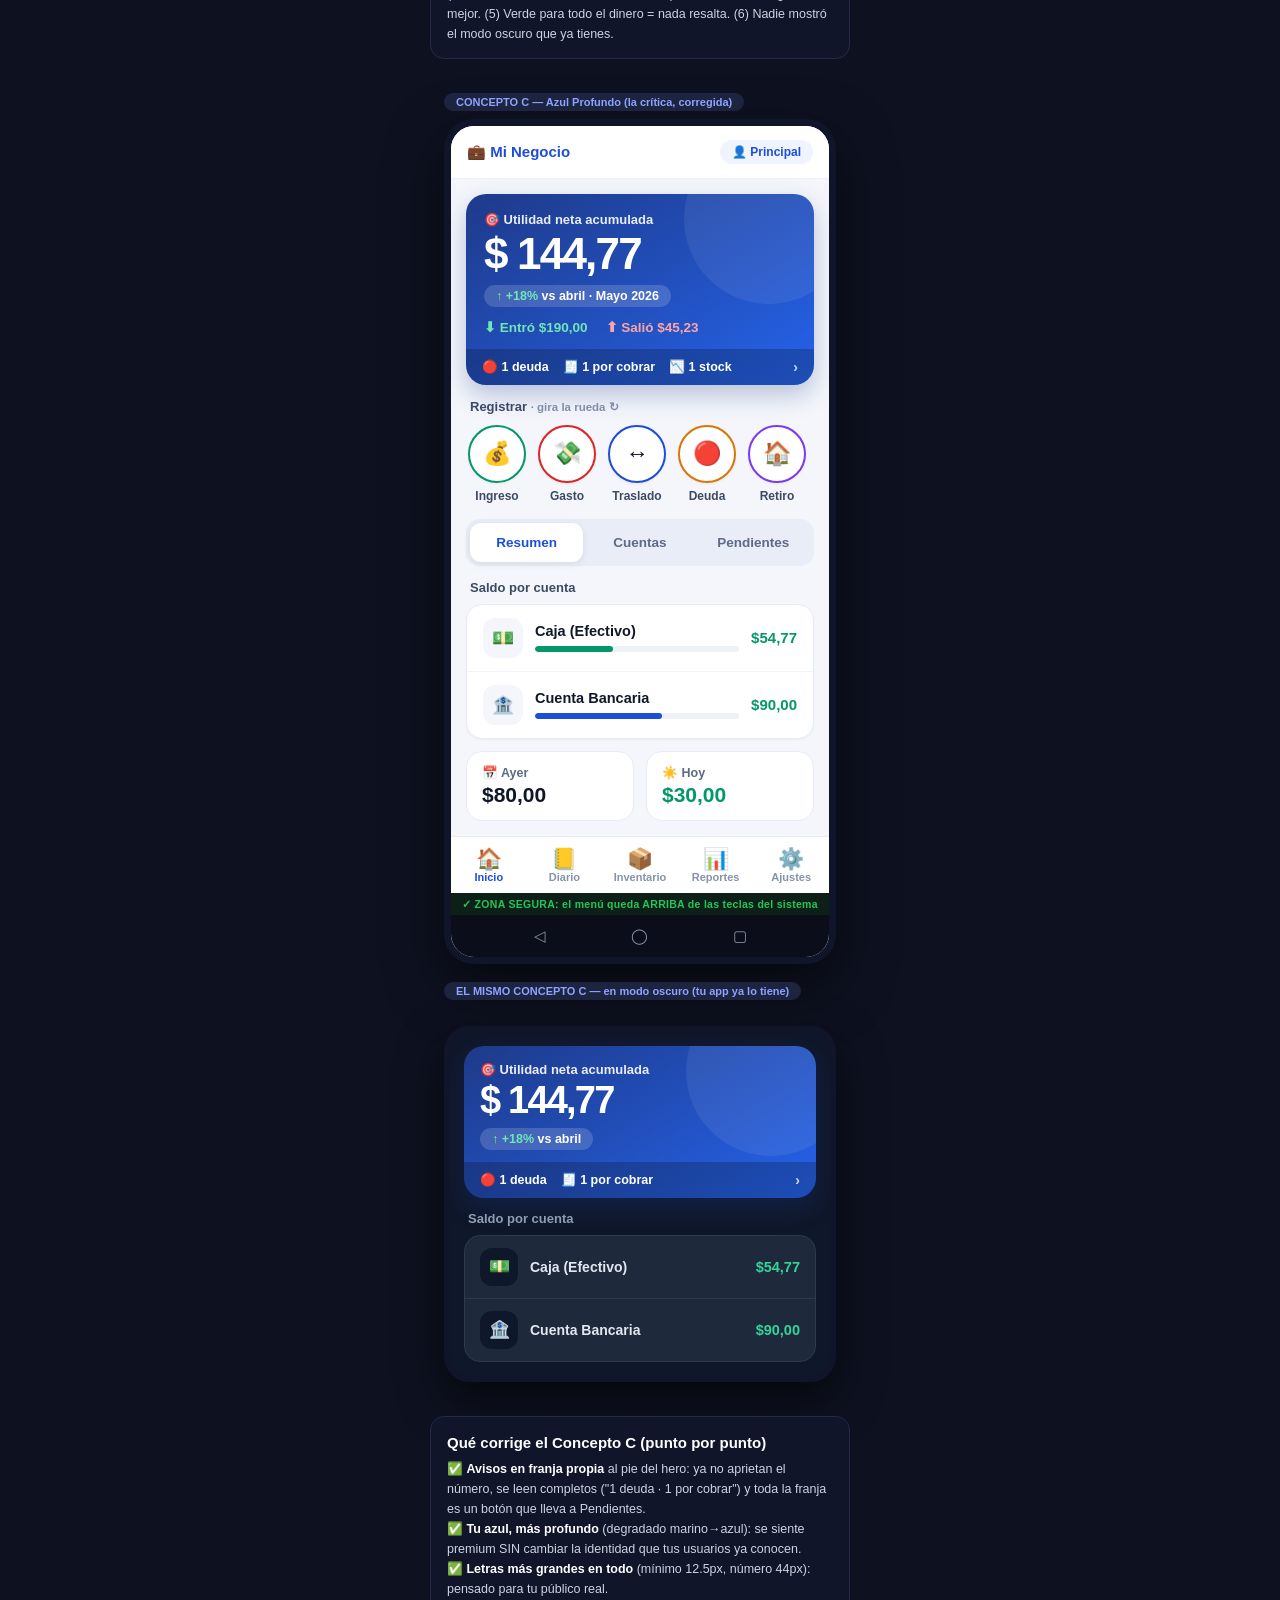
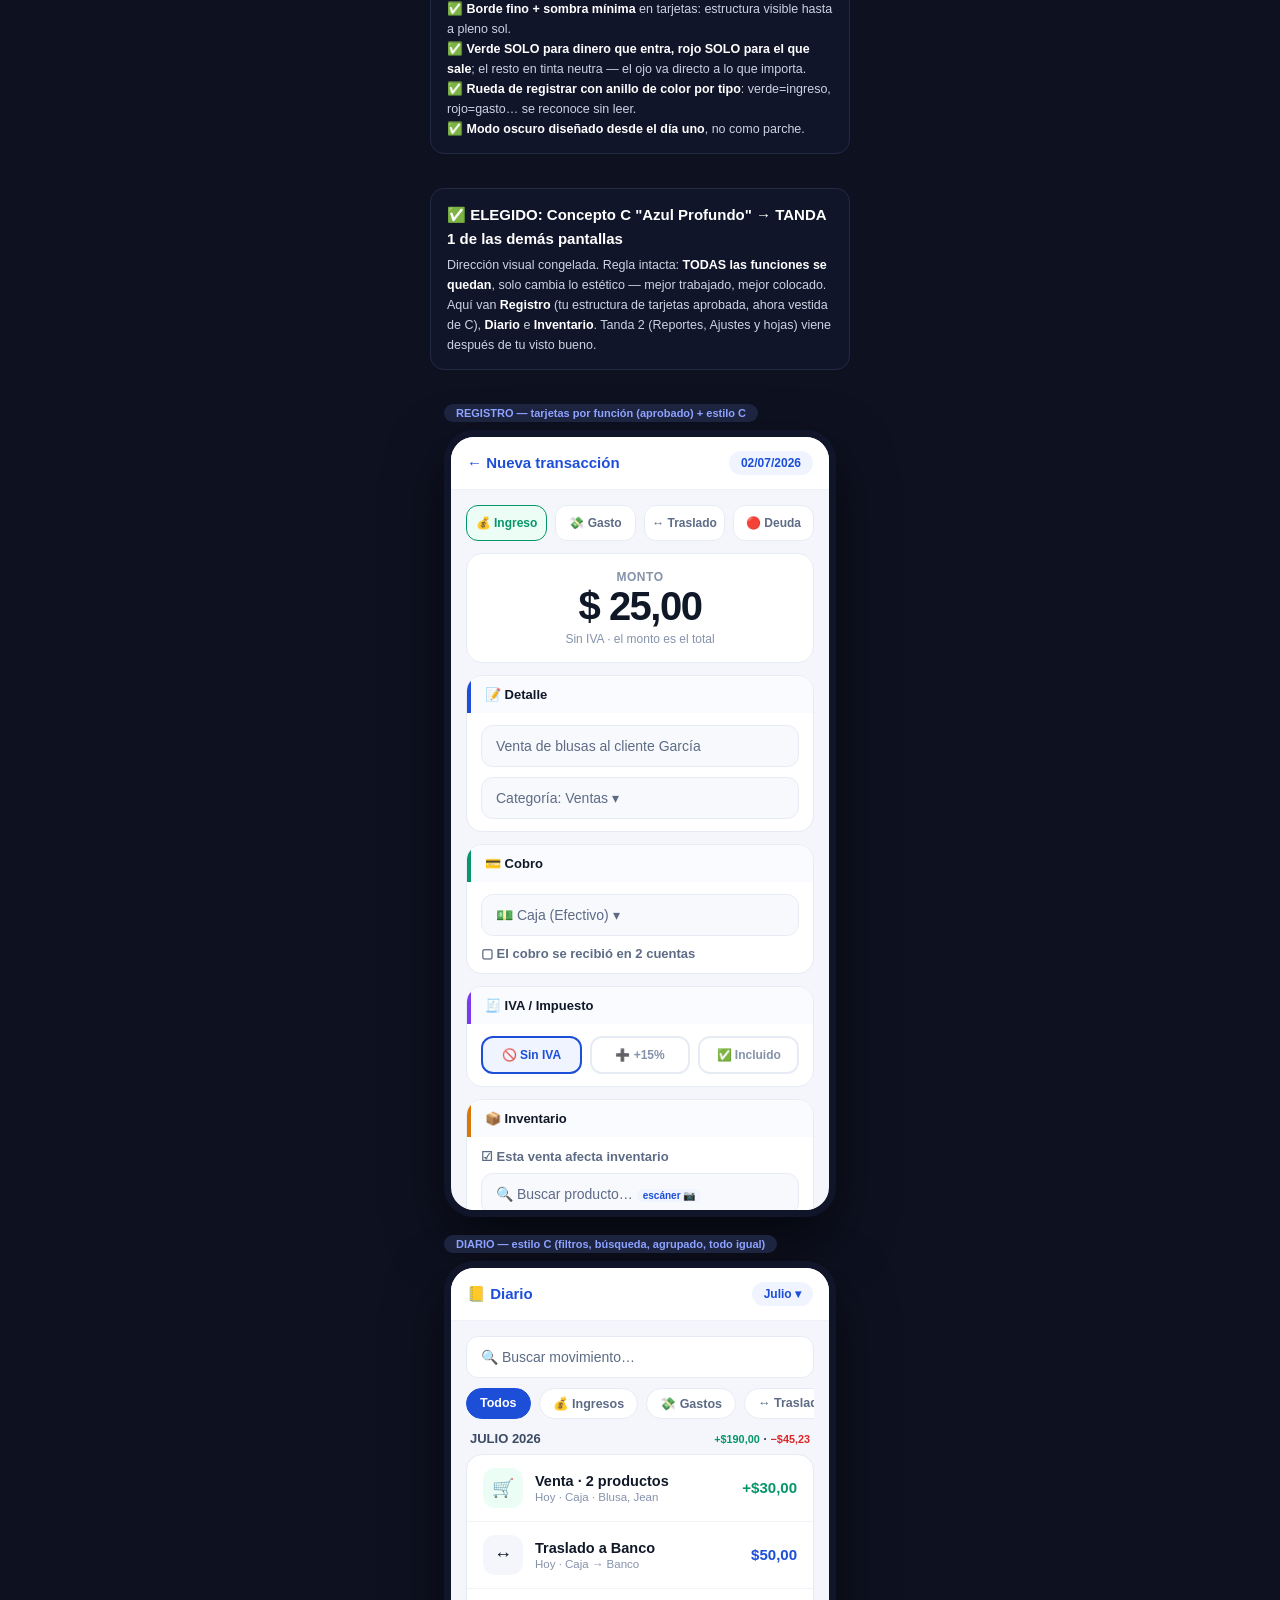
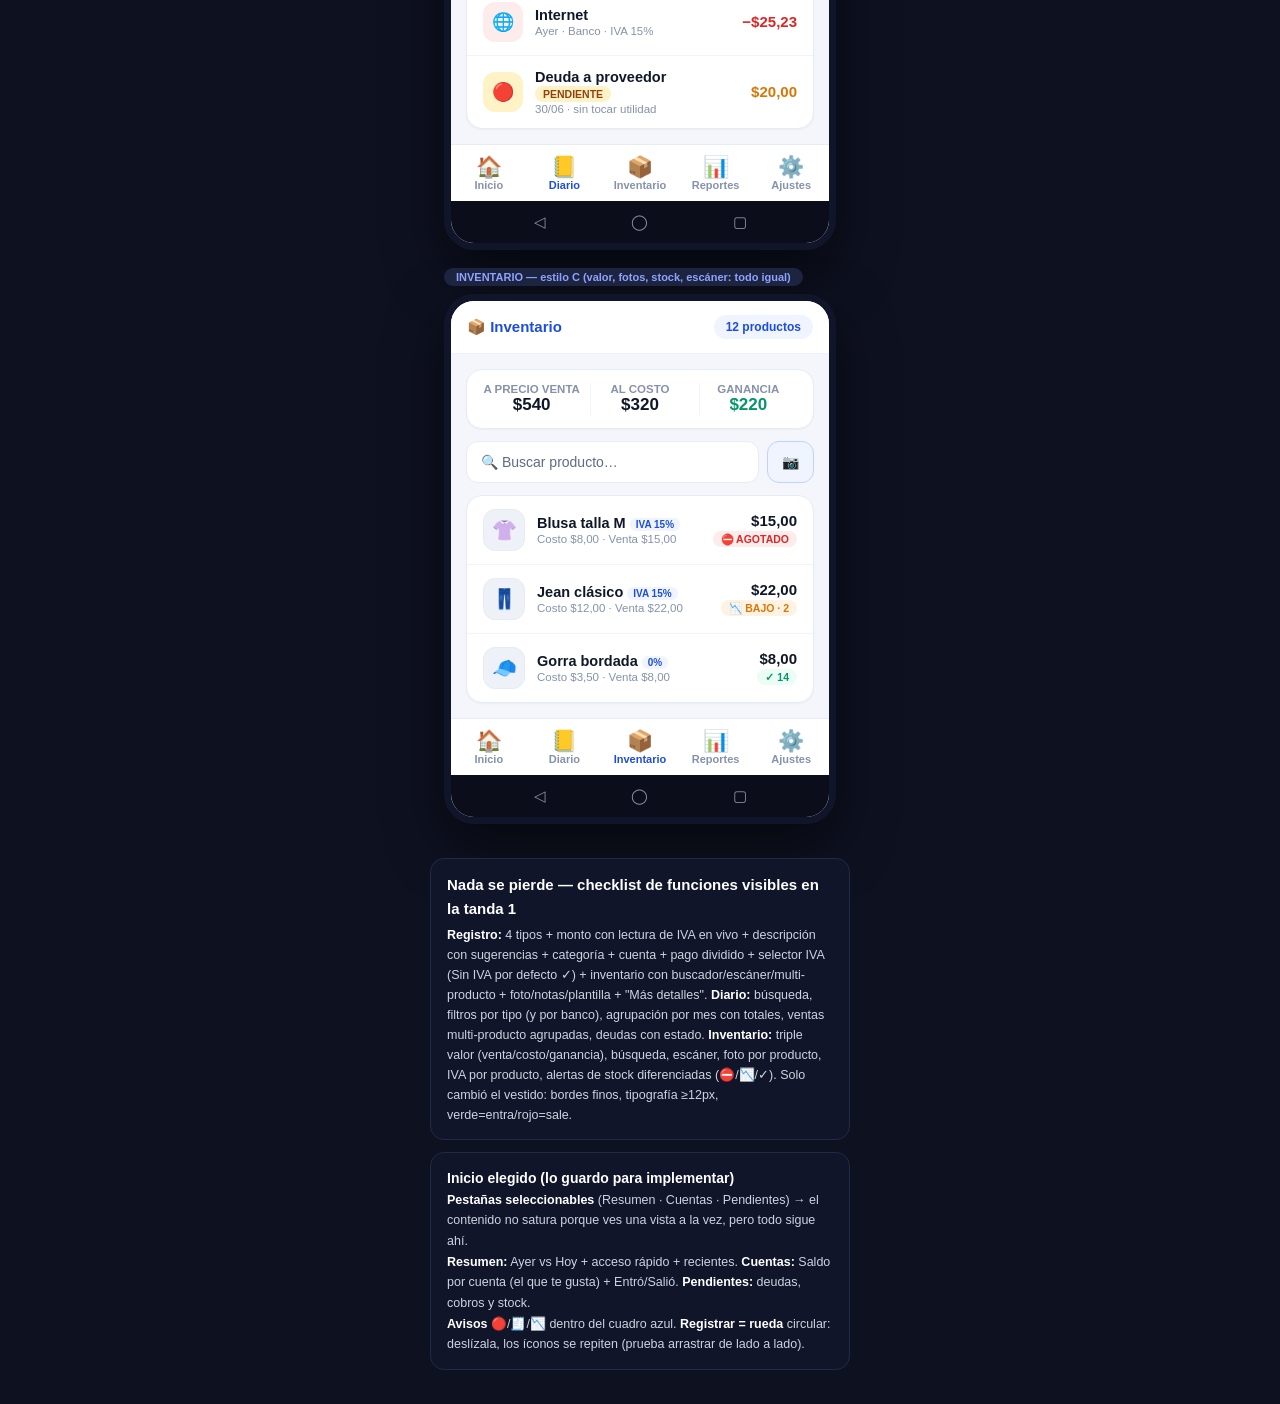
==== commit a3900de6: "Disenio: Concepto C elegido + tanda 1 (Registro, Diario, Inventario en estilo C) Co-Authored-By: Cla" ====
--- a/propuestas-diseno.html
+++ b/propuestas-diseno.html
@@ -375,6 +375,116 @@
   ✅ <b>Modo oscuro diseñado desde el día uno</b>, no como parche.
 </div>
 
+<style>
+  /* ── Tanda 1: pantallas restantes en estilo C ── */
+  .tt-c{display:flex;gap:8px;margin-bottom:12px;}
+  .tt-c b{flex:1;text-align:center;padding:10px 2px;border-radius:12px;background:#fff;border:1.5px solid #e7ebf3;font-size:12px;font-weight:700;color:#5d6b85;}
+  .tt-c b.on{border-color:#059669;color:#059669;background:#ecfdf5;font-weight:800;}
+  .sec-c{background:#fff;border:1px solid #e7ebf3;border-radius:16px;margin-bottom:12px;overflow:hidden;}
+  .sec-c .st{display:flex;align-items:center;gap:8px;padding:11px 14px;font-size:13px;font-weight:800;border-left:4px solid;background:#fafbfe;}
+  .sec-c .bd{padding:12px 14px;}
+  .inp-c{background:#f7f9fd;border:1.5px solid #e7ebf3;border-radius:12px;padding:12px 14px;font-size:14px;color:#5d6b85;margin-bottom:10px;}
+  .inp-c:last-child{margin-bottom:0;}
+  .big-c{text-align:center;padding:16px;background:#fff;border:1px solid #e7ebf3;border-radius:16px;margin-bottom:12px;}
+  .big-c .k{font-size:12px;color:#8592aa;font-weight:700;letter-spacing:.5px;}
+  .big-c .v{font-size:40px;font-weight:800;letter-spacing:-1.5px;color:#101828;}
+  .iva3{display:flex;gap:8px;}
+  .iva3 b{flex:1;text-align:center;border:2px solid #e7ebf3;border-radius:12px;padding:10px 4px;font-size:12px;font-weight:700;color:#8592aa;}
+  .iva3 b.on{border-color:#1d4ed8;color:#1d4ed8;background:#eff4ff;font-weight:800;}
+  .sv-c{background:#1d4ed8;color:#fff;text-align:center;border-radius:14px;padding:15px;font-size:15px;font-weight:800;box-shadow:0 6px 16px rgba(29,78,216,.3);}
+  .fch{display:flex;gap:8px;overflow:hidden;margin-bottom:12px;}
+  .fch span{background:#fff;border:1.5px solid #e7ebf3;border-radius:20px;padding:7px 13px;font-size:12.5px;font-weight:700;color:#5d6b85;flex:0 0 auto;}
+  .fch .on{background:#1d4ed8;border-color:#1d4ed8;color:#fff;}
+  .mh-c{display:flex;justify-content:space-between;align-items:center;margin:10px 4px 8px;font-size:13px;font-weight:800;color:#3d4a63;}
+  .badge-p{font-size:10.5px;background:#fef3c7;color:#92400e;border-radius:8px;padding:2px 8px;font-weight:800;}
+  .pth{width:42px;height:42px;border-radius:12px;background:#eef1f7;display:flex;align-items:center;justify-content:center;font-size:20px;border:1px solid #e7ebf3;flex-shrink:0;}
+  .stk{font-size:10.5px;border-radius:8px;padding:2px 8px;font-weight:800;}
+  .stk.ok{background:#ecfdf5;color:#059669;}
+  .stk.low{background:#fef3e2;color:#d97706;}
+  .stk.out{background:#fdecec;color:#dc2626;}
+  .ivat{font-size:10px;background:#eff4ff;color:#1d4ed8;border-radius:6px;padding:1px 6px;font-weight:800;}
+</style>
+
+<div class="p2head">
+  <div class="t">✅ ELEGIDO: Concepto C "Azul Profundo" → TANDA 1 de las demás pantallas</div>
+  Dirección visual congelada. Regla intacta: <b>TODAS las funciones se quedan</b>, solo cambia lo estético — mejor trabajado, mejor colocado. Aquí van <b>Registro</b> (tu estructura de tarjetas aprobada, ahora vestida de C), <b>Diario</b> e <b>Inventario</b>. Tanda 2 (Reportes, Ajustes y hojas) viene después de tu visto bueno.
+</div>
+
+<div class="stage">
+  <div class="p2tag">REGISTRO — tarjetas por función (aprobado) + estilo C</div>
+  <div class="ph-c">
+    <div class="top"><div class="co">← Nueva transacción</div><div class="u">02/07/2026</div></div>
+    <div class="scroll">
+      <div class="tt-c"><b class="on">💰 Ingreso</b><b>💸 Gasto</b><b>↔️ Traslado</b><b>🔴 Deuda</b></div>
+      <div class="big-c"><div class="k">MONTO</div><div class="v">$ 25,00</div><div style="font-size:12px;color:#8592aa;margin-top:3px;">Sin IVA · el monto es el total</div></div>
+      <div class="sec-c"><div class="st" style="border-color:#1d4ed8;">📝 Detalle</div><div class="bd">
+        <div class="inp-c">Venta de blusas al cliente García</div>
+        <div class="inp-c">Categoría: Ventas ▾</div>
+      </div></div>
+      <div class="sec-c"><div class="st" style="border-color:#059669;">💳 Cobro</div><div class="bd">
+        <div class="inp-c">💵 Caja (Efectivo) ▾</div>
+        <div style="font-size:13px;color:#5d6b85;font-weight:600;">▢ El cobro se recibió en 2 cuentas</div>
+      </div></div>
+      <div class="sec-c"><div class="st" style="border-color:#7c3aed;">🧾 IVA / Impuesto</div><div class="bd">
+        <div class="iva3"><b class="on">🚫 Sin IVA</b><b>➕ +15%</b><b>✅ Incluido</b></div>
+      </div></div>
+      <div class="sec-c"><div class="st" style="border-color:#d97706;">📦 Inventario</div><div class="bd">
+        <div style="font-size:13px;color:#5d6b85;font-weight:600;margin-bottom:9px;">☑ Esta venta afecta inventario</div>
+        <div class="inp-c">🔍 Buscar producto… <span class="ivat">escáner 📷</span></div>
+        <div class="inp-c">Blusa talla M · Cant: 2 · ＋ otro producto</div>
+      </div></div>
+      <div class="sec-c"><div class="st" style="border-color:#8592aa;">➕ Extras</div><div class="bd">
+        <div style="display:flex;gap:8px;font-size:12.5px;font-weight:700;color:#5d6b85;"><span class="inp-c" style="flex:1;text-align:center;margin:0;">📷 Foto</span><span class="inp-c" style="flex:1;text-align:center;margin:0;">📝 Notas</span><span class="inp-c" style="flex:1;text-align:center;margin:0;">⭐ Plantilla</span></div>
+      </div></div>
+      <div style="text-align:center;font-size:13px;color:#1d4ed8;font-weight:700;margin-bottom:12px;">Más detalles ▾</div>
+      <div class="sv-c">✅ Guardar</div>
+    </div>
+  </div>
+
+  <div class="p2tag">DIARIO — estilo C (filtros, búsqueda, agrupado, todo igual)</div>
+  <div class="ph-c">
+    <div class="top"><div class="co">📒 Diario</div><div class="u">Julio ▾</div></div>
+    <div class="scroll">
+      <div class="inp-c" style="background:#fff;">🔍 Buscar movimiento…</div>
+      <div class="fch"><span class="on">Todos</span><span>💰 Ingresos</span><span>💸 Gastos</span><span>↔️ Traslados</span><span>🔴 Deudas</span></div>
+      <div class="mh-c"><span>JULIO 2026</span><span><small class="in-c">+$190,00</small> · <small class="out-c">−$45,23</small></span></div>
+      <div class="card-c">
+        <div class="row"><div class="ic" style="background:#ecfdf5;">🛒</div><div class="nm">Venta · 2 productos<div style="font-size:11.5px;color:#8592aa;font-weight:500;margin-top:2px;">Hoy · Caja · Blusa, Jean</div></div><div class="amt in-c">+$30,00</div></div>
+        <div class="row"><div class="ic">↔️</div><div class="nm">Traslado a Banco<div style="font-size:11.5px;color:#8592aa;font-weight:500;margin-top:2px;">Hoy · Caja → Banco</div></div><div class="amt" style="color:#1d4ed8;">$50,00</div></div>
+        <div class="row"><div class="ic" style="background:#fdecec;">🌐</div><div class="nm">Internet<div style="font-size:11.5px;color:#8592aa;font-weight:500;margin-top:2px;">Ayer · Banco · IVA 15%</div></div><div class="amt out-c">−$25,23</div></div>
+        <div class="row"><div class="ic" style="background:#fef3c7;">🔴</div><div class="nm">Deuda a proveedor <span class="badge-p">PENDIENTE</span><div style="font-size:11.5px;color:#8592aa;font-weight:500;margin-top:2px;">30/06 · sin tocar utilidad</div></div><div class="amt" style="color:#d97706;">$20,00</div></div>
+      </div>
+    </div>
+    <div class="nav-c"><div class="n"><span class="ni">🏠</span>Inicio</div><div class="n act"><span class="ni">📒</span>Diario</div><div class="n"><span class="ni">📦</span>Inventario</div><div class="n"><span class="ni">📊</span>Reportes</div><div class="n"><span class="ni">⚙️</span>Ajustes</div></div>
+    <div class="sysbar"><span>◁</span><span>◯</span><span>▢</span></div>
+  </div>
+
+  <div class="p2tag">INVENTARIO — estilo C (valor, fotos, stock, escáner: todo igual)</div>
+  <div class="ph-c">
+    <div class="top"><div class="co">📦 Inventario</div><div class="u">12 productos</div></div>
+    <div class="scroll">
+      <div class="card-c" style="margin-bottom:12px;"><div class="bd" style="padding:13px 16px;display:flex;gap:10px;text-align:center;">
+        <div style="flex:1;"><div style="font-size:11.5px;color:#8592aa;font-weight:700;">A PRECIO VENTA</div><div style="font-size:17px;font-weight:800;">$540</div></div>
+        <div style="flex:1;border-left:1px solid #f1f4f9;"><div style="font-size:11.5px;color:#8592aa;font-weight:700;">AL COSTO</div><div style="font-size:17px;font-weight:800;">$320</div></div>
+        <div style="flex:1;border-left:1px solid #f1f4f9;"><div style="font-size:11.5px;color:#8592aa;font-weight:700;">GANANCIA</div><div style="font-size:17px;font-weight:800;" class="in-c">$220</div></div>
+      </div></div>
+      <div style="display:flex;gap:8px;margin-bottom:12px;"><div class="inp-c" style="flex:1;background:#fff;margin:0;">🔍 Buscar producto…</div><div class="inp-c" style="background:#eff4ff;border-color:#bfd3ff;color:#1d4ed8;font-weight:800;margin:0;">📷</div></div>
+      <div class="card-c">
+        <div class="row"><div class="pth">👚</div><div class="nm">Blusa talla M <span class="ivat">IVA 15%</span><div style="font-size:11.5px;color:#8592aa;font-weight:500;margin-top:2px;">Costo $8,00 · Venta $15,00</div></div><div style="text-align:right;"><div class="amt">$15,00</div><span class="stk out">⛔ AGOTADO</span></div></div>
+        <div class="row"><div class="pth">👖</div><div class="nm">Jean clásico <span class="ivat">IVA 15%</span><div style="font-size:11.5px;color:#8592aa;font-weight:500;margin-top:2px;">Costo $12,00 · Venta $22,00</div></div><div style="text-align:right;"><div class="amt">$22,00</div><span class="stk low">📉 BAJO · 2</span></div></div>
+        <div class="row"><div class="pth">🧢</div><div class="nm">Gorra bordada <span class="ivat">0%</span><div style="font-size:11.5px;color:#8592aa;font-weight:500;margin-top:2px;">Costo $3,50 · Venta $8,00</div></div><div style="text-align:right;"><div class="amt">$8,00</div><span class="stk ok">✓ 14</span></div></div>
+      </div>
+    </div>
+    <div class="nav-c"><div class="n"><span class="ni">🏠</span>Inicio</div><div class="n"><span class="ni">📒</span>Diario</div><div class="n act"><span class="ni">📦</span>Inventario</div><div class="n"><span class="ni">📊</span>Reportes</div><div class="n"><span class="ni">⚙️</span>Ajustes</div></div>
+    <div class="sysbar"><span>◁</span><span>◯</span><span>▢</span></div>
+  </div>
+</div>
+
+<div class="p2head">
+  <div class="t">Nada se pierde — checklist de funciones visibles en la tanda 1</div>
+  <b>Registro:</b> 4 tipos + monto con lectura de IVA en vivo + descripción con sugerencias + categoría + cuenta + pago dividido + selector IVA (Sin IVA por defecto ✓) + inventario con buscador/escáner/multi-producto + foto/notas/plantilla + "Más detalles". <b>Diario:</b> búsqueda, filtros por tipo (y por banco), agrupación por mes con totales, ventas multi-producto agrupadas, deudas con estado. <b>Inventario:</b> triple valor (venta/costo/ganancia), búsqueda, escáner, foto por producto, IVA por producto, alertas de stock diferenciadas (⛔/📉/✓). Solo cambió el vestido: bordes finos, tipografía ≥12px, verde=entra/rojo=sale.
+</div>
+
 <div class="legend">
   <div class="t">Inicio elegido (lo guardo para implementar)</div>
   <b>Pestañas seleccionables</b> (Resumen · Cuentas · Pendientes) → el contenido no satura porque ves una vista a la vez, pero todo sigue ahí.<br>
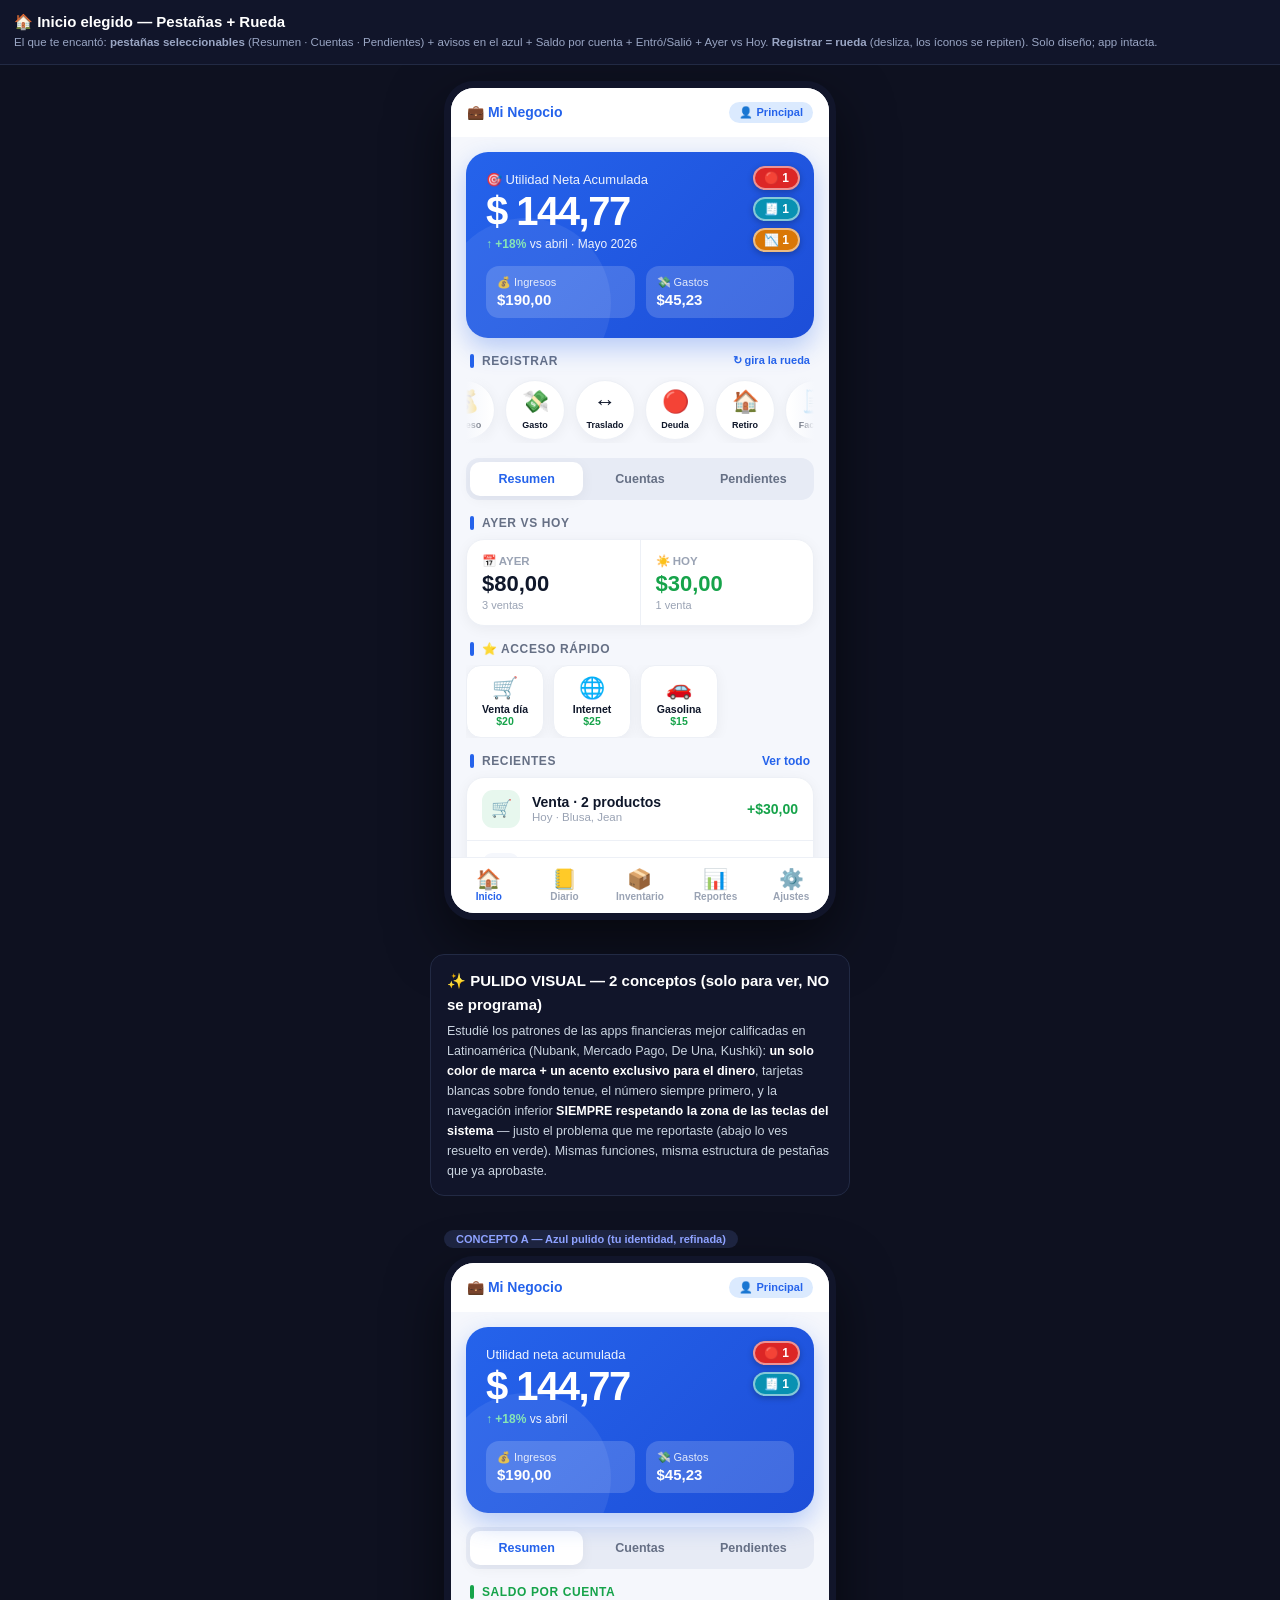
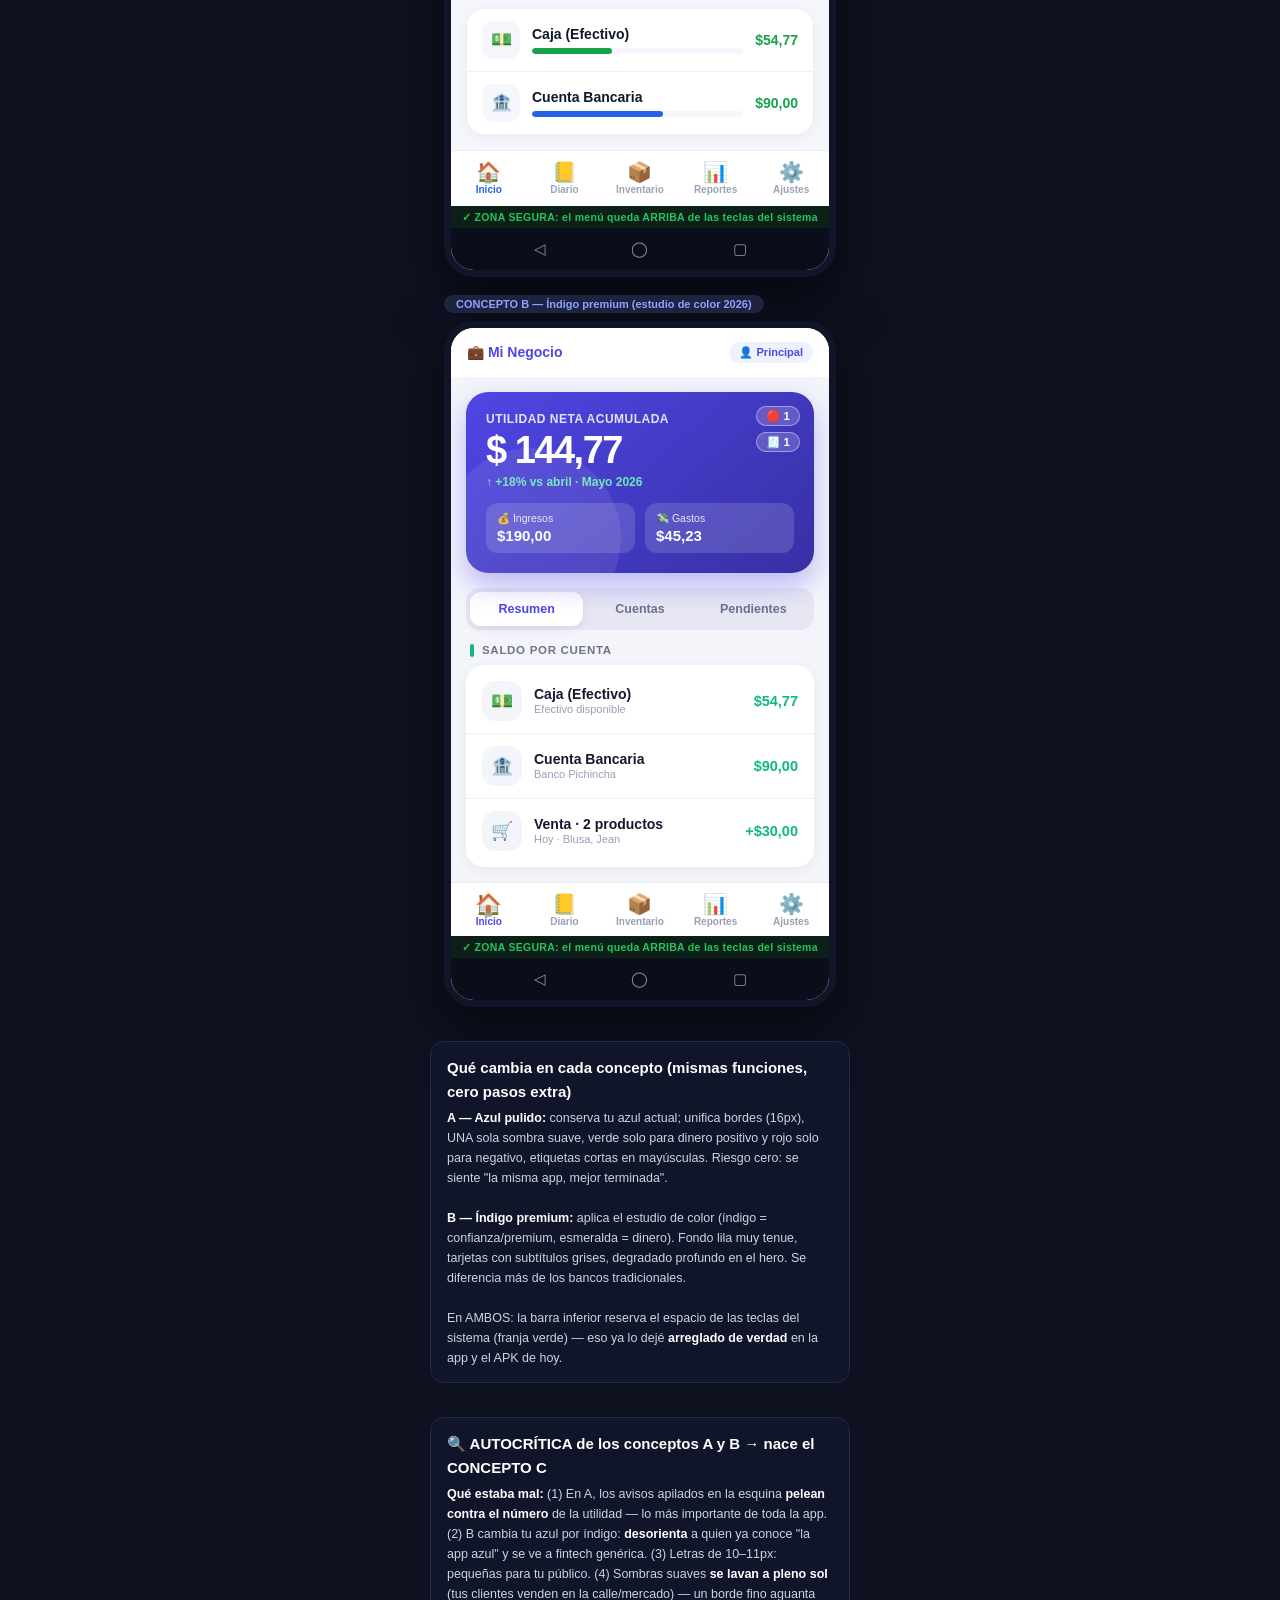
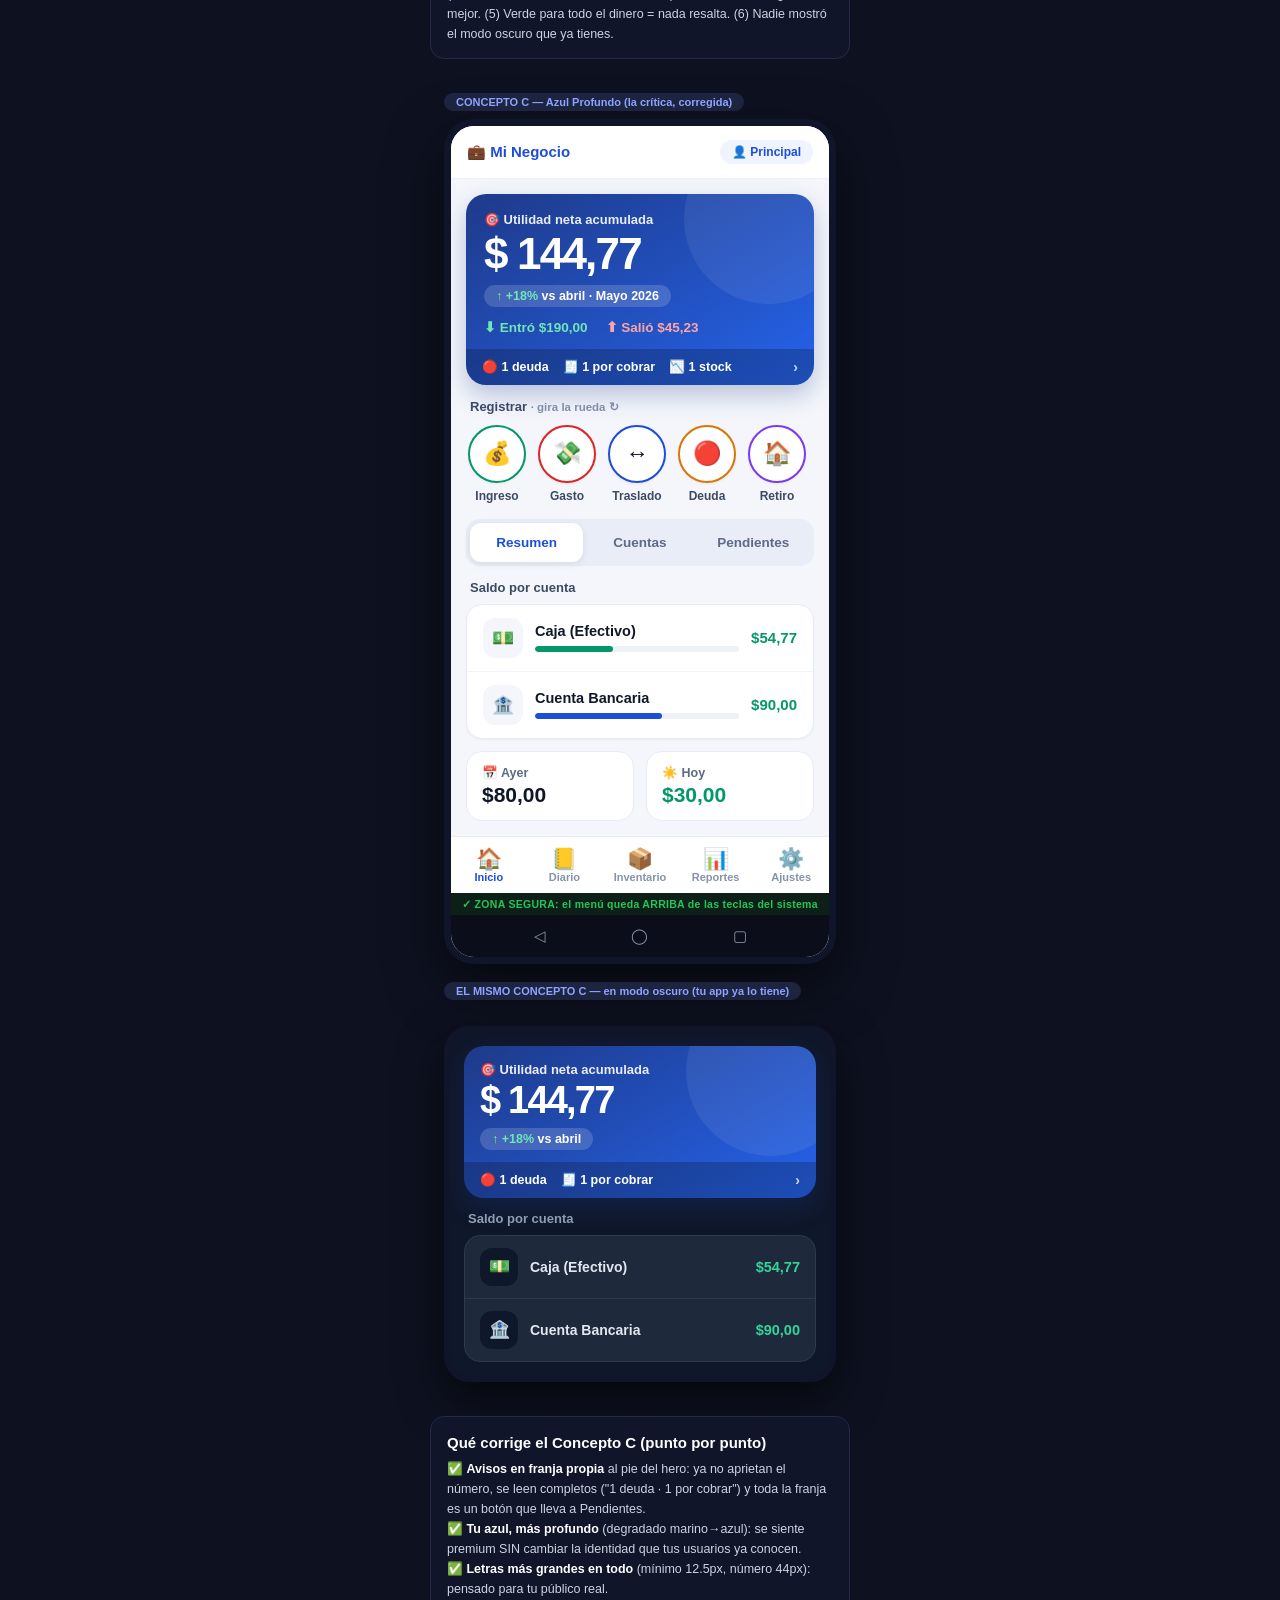
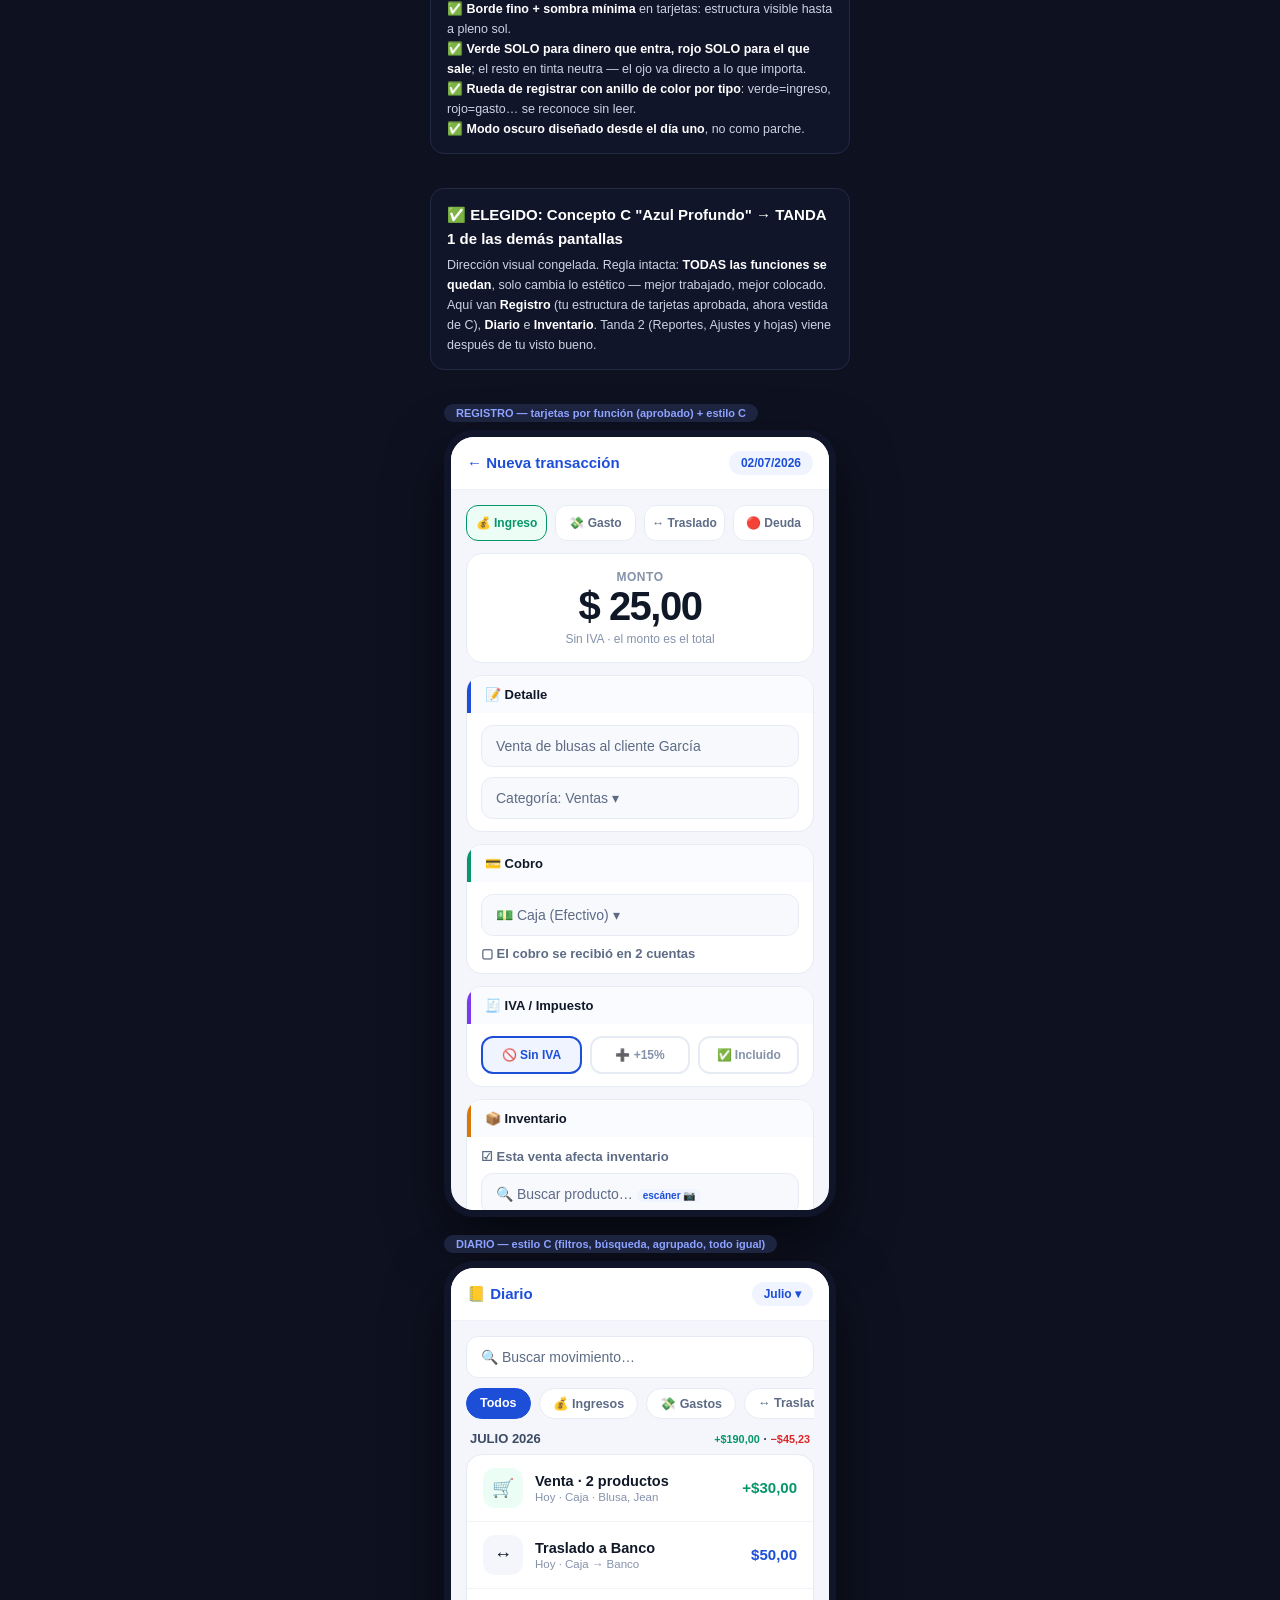
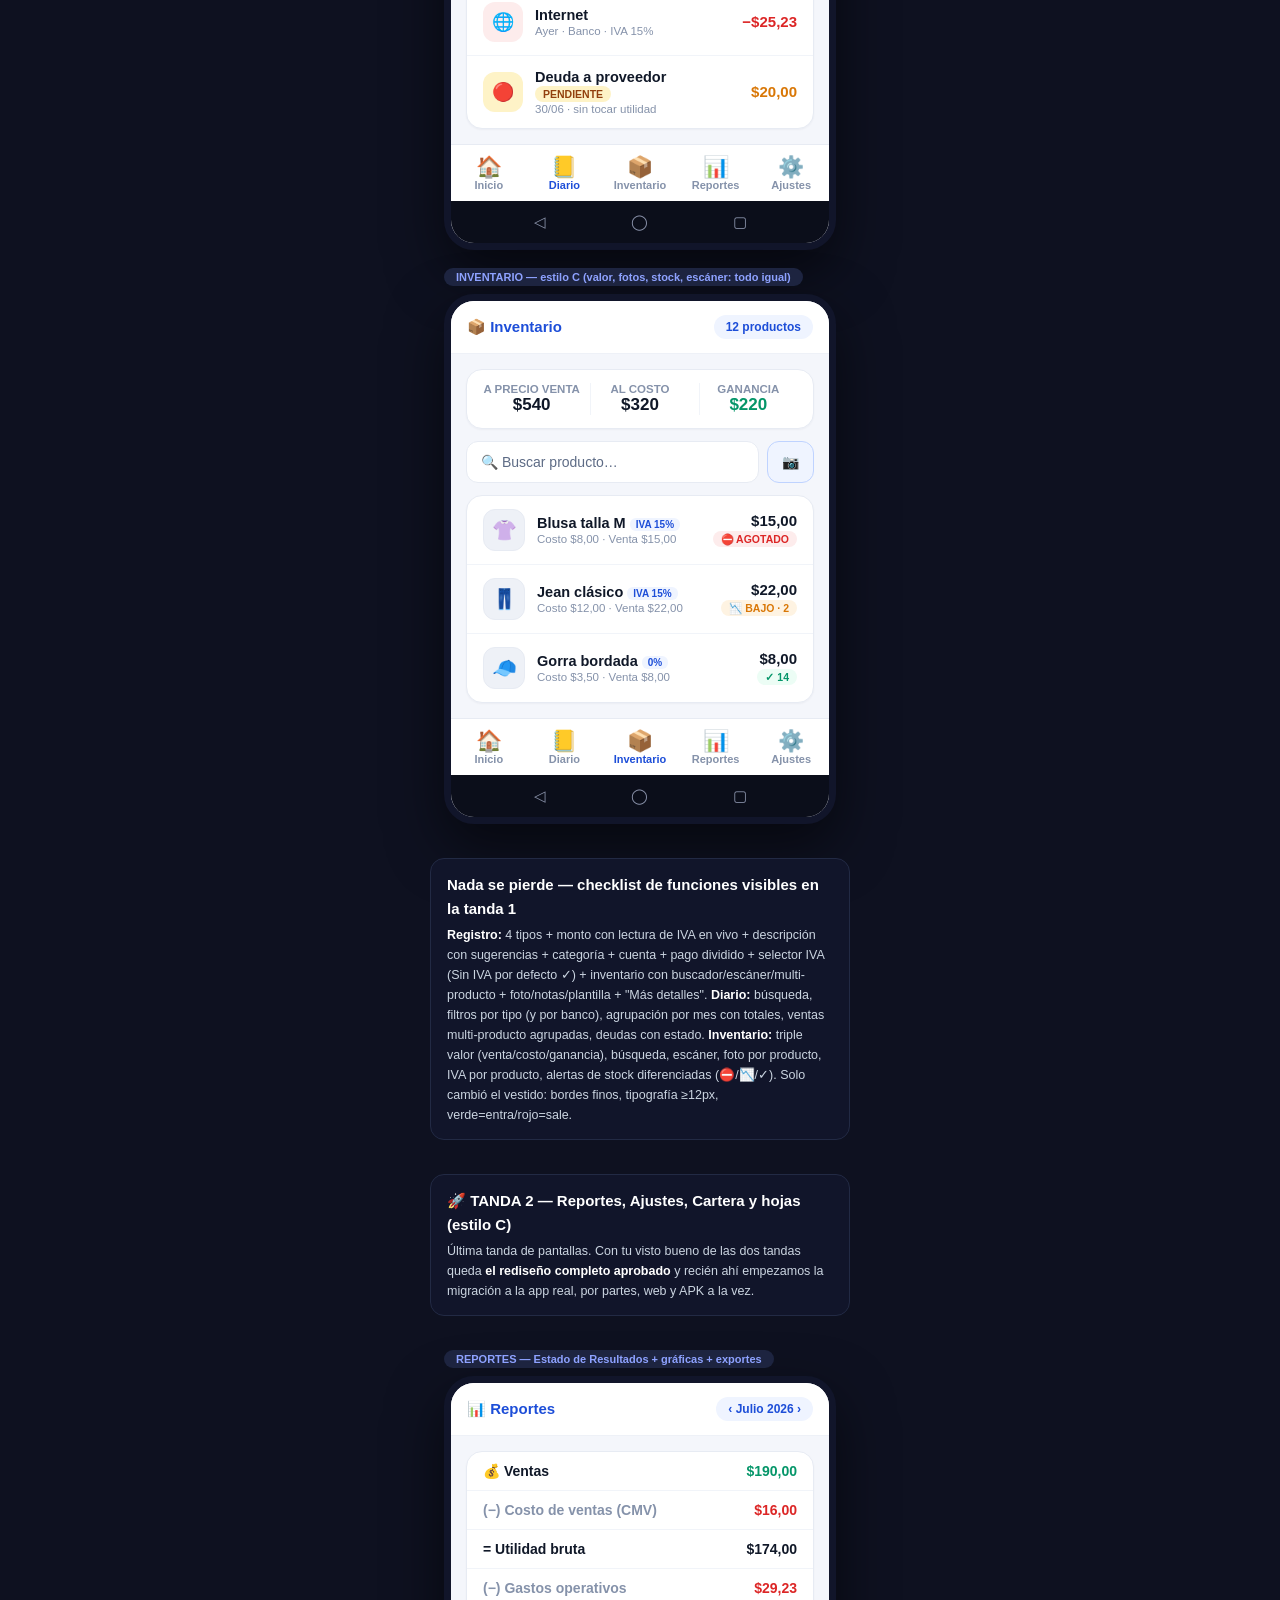
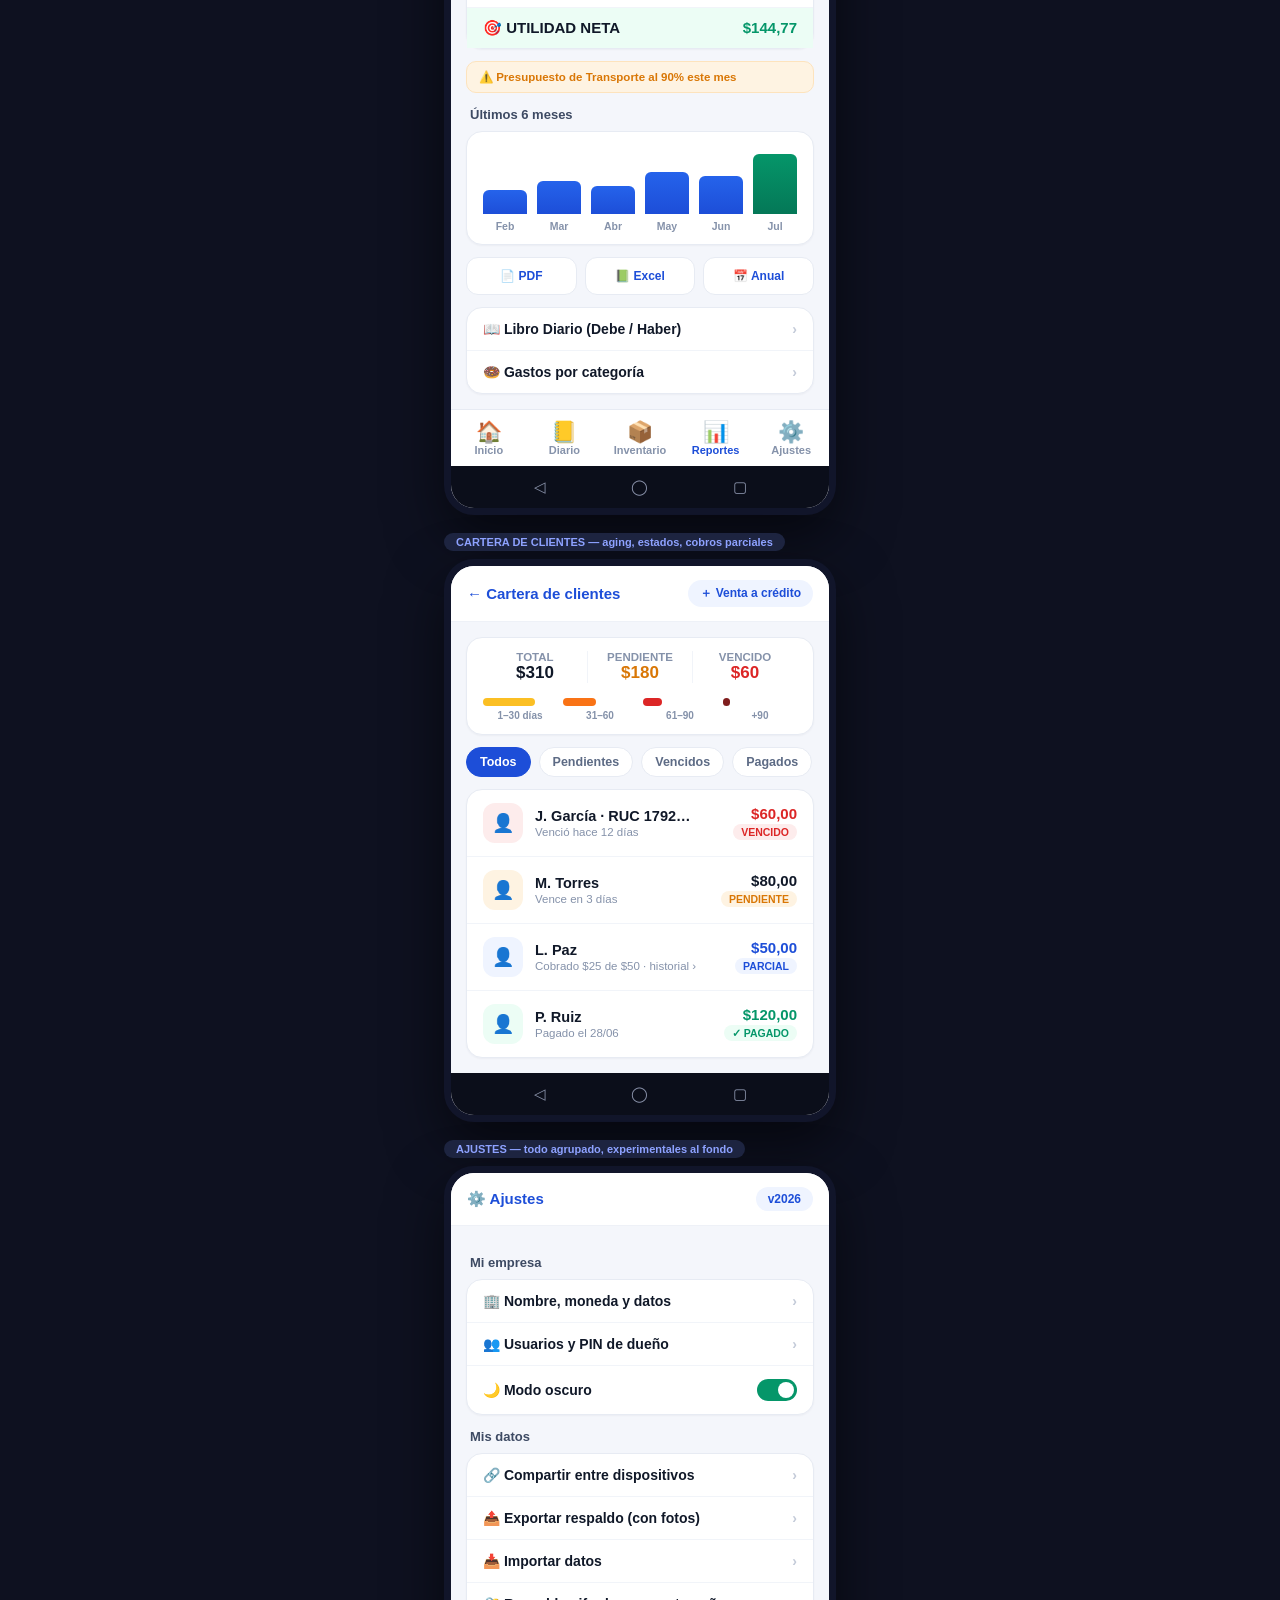
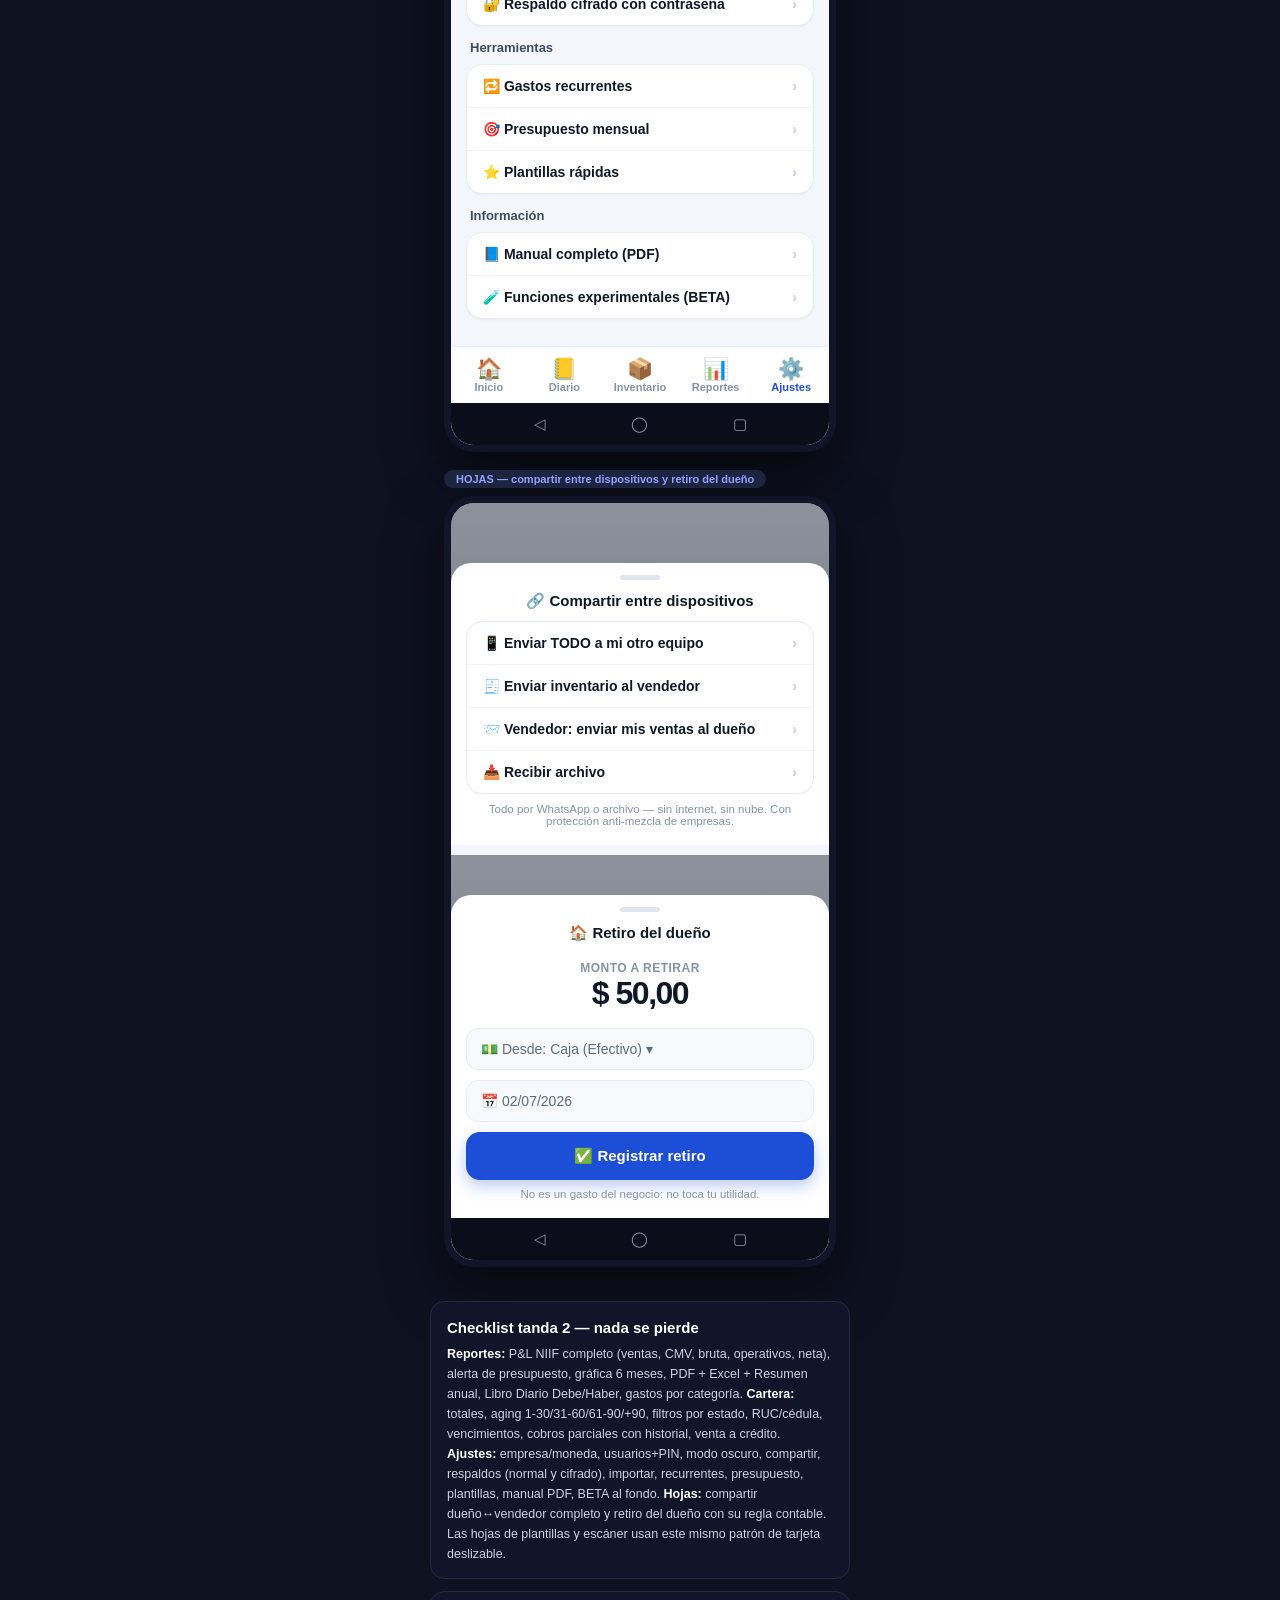
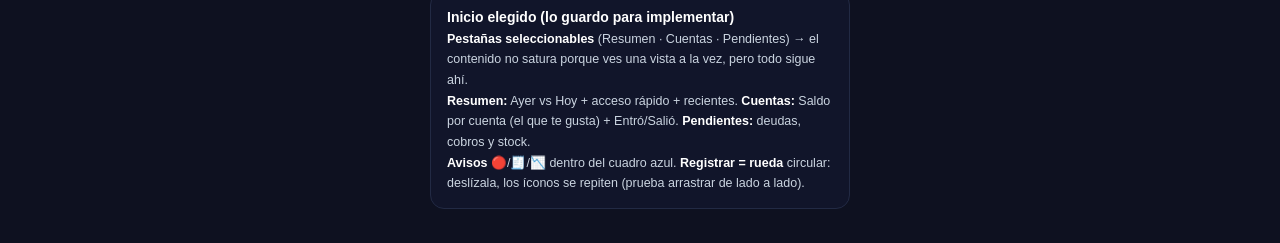
==== commit 89d9e1fd: "Disenio tanda 2: Reportes, Cartera, Ajustes y hojas en estilo C Co-Authored-By: Claude Fable 5 <nore" ====
--- a/propuestas-diseno.html
+++ b/propuestas-diseno.html
@@ -485,6 +485,159 @@
   <b>Registro:</b> 4 tipos + monto con lectura de IVA en vivo + descripción con sugerencias + categoría + cuenta + pago dividido + selector IVA (Sin IVA por defecto ✓) + inventario con buscador/escáner/multi-producto + foto/notas/plantilla + "Más detalles". <b>Diario:</b> búsqueda, filtros por tipo (y por banco), agrupación por mes con totales, ventas multi-producto agrupadas, deudas con estado. <b>Inventario:</b> triple valor (venta/costo/ganancia), búsqueda, escáner, foto por producto, IVA por producto, alertas de stock diferenciadas (⛔/📉/✓). Solo cambió el vestido: bordes finos, tipografía ≥12px, verde=entra/rojo=sale.
 </div>
 
+<style>
+  /* ── Tanda 2 ── */
+  .pl-row{display:flex;justify-content:space-between;padding:11px 16px;font-size:14px;font-weight:600;border-top:1px solid #f1f4f9;}
+  .pl-row:first-child{border-top:none;}
+  .bars{display:flex;align-items:flex-end;gap:10px;height:86px;padding:14px 16px 4px;}
+  .bars i{flex:1;background:linear-gradient(180deg,#2563eb,#1d4ed8);border-radius:6px 6px 0 0;}
+  .bars-lbl{display:flex;gap:10px;padding:2px 16px 12px;}
+  .bars-lbl span{flex:1;text-align:center;font-size:10.5px;color:#8592aa;font-weight:700;}
+  .act3{display:flex;gap:8px;margin-top:12px;}
+  .act3 div{flex:1;text-align:center;background:#fff;border:1.5px solid #e7ebf3;border-radius:12px;padding:11px 4px;font-size:12px;font-weight:800;color:#1d4ed8;}
+  .set-row{display:flex;align-items:center;gap:12px;padding:13px 16px;font-size:14px;font-weight:600;}
+  .set-row+.set-row{border-top:1px solid #f1f4f9;}
+  .set-row .go{margin-left:auto;color:#c3cad8;font-weight:800;}
+  .tgl{margin-left:auto;width:40px;height:22px;border-radius:12px;background:#059669;position:relative;flex-shrink:0;}
+  .tgl::after{content:'';position:absolute;top:3px;right:3px;width:16px;height:16px;border-radius:50%;background:#fff;}
+  .age{display:flex;gap:6px;padding:2px 16px 13px;}
+  .age div{flex:1;}
+  .age .k{font-size:10px;color:#8592aa;font-weight:700;text-align:center;margin-top:4px;}
+  .age .bar2{height:8px;border-radius:4px;}
+  .dim{background:linear-gradient(rgba(16,24,40,.45),rgba(16,24,40,.6));padding-top:60px;}
+  .shx{background:#fff;border-radius:20px 20px 0 0;padding:8px 15px 18px;}
+  .shx .hd{width:40px;height:5px;border-radius:3px;background:#e0e5ef;margin:4px auto 12px;}
+  .shx .ttl{font-size:15px;font-weight:800;margin-bottom:11px;text-align:center;}
+</style>
+
+<div class="p2head">
+  <div class="t">🚀 TANDA 2 — Reportes, Ajustes, Cartera y hojas (estilo C)</div>
+  Última tanda de pantallas. Con tu visto bueno de las dos tandas queda <b>el rediseño completo aprobado</b> y recién ahí empezamos la migración a la app real, por partes, web y APK a la vez.
+</div>
+
+<div class="stage">
+  <div class="p2tag">REPORTES — Estado de Resultados + gráficas + exportes</div>
+  <div class="ph-c">
+    <div class="top"><div class="co">📊 Reportes</div><div class="u">‹ Julio 2026 ›</div></div>
+    <div class="scroll">
+      <div class="card-c" style="margin-bottom:12px;">
+        <div class="pl-row"><span>💰 Ventas</span><span class="in-c">$190,00</span></div>
+        <div class="pl-row"><span style="color:#8592aa;">(−) Costo de ventas (CMV)</span><span class="out-c">$16,00</span></div>
+        <div class="pl-row"><span>= Utilidad bruta</span><span>$174,00</span></div>
+        <div class="pl-row"><span style="color:#8592aa;">(−) Gastos operativos</span><span class="out-c">$29,23</span></div>
+        <div class="pl-row" style="background:#ecfdf5;font-weight:800;font-size:15px;"><span>🎯 UTILIDAD NETA</span><span class="in-c">$144,77</span></div>
+      </div>
+      <div style="font-size:11.5px;color:#d97706;background:#fef3e2;border:1px solid #fde3bd;border-radius:10px;padding:8px 12px;font-weight:700;margin-bottom:12px;">⚠️ Presupuesto de Transporte al 90% este mes</div>
+      <div class="sh-c">Últimos 6 meses</div>
+      <div class="card-c">
+        <div class="bars"><i style="height:35%;"></i><i style="height:48%;"></i><i style="height:40%;"></i><i style="height:62%;"></i><i style="height:55%;"></i><i style="height:88%;background:linear-gradient(180deg,#059669,#047857);"></i></div>
+        <div class="bars-lbl"><span>Feb</span><span>Mar</span><span>Abr</span><span>May</span><span>Jun</span><span>Jul</span></div>
+      </div>
+      <div class="act3"><div>📄 PDF</div><div>📗 Excel</div><div>📅 Anual</div></div>
+      <div class="card-c" style="margin-top:12px;">
+        <div class="set-row">📖 Libro Diario (Debe / Haber)<span class="go">›</span></div>
+        <div class="set-row">🍩 Gastos por categoría<span class="go">›</span></div>
+      </div>
+    </div>
+    <div class="nav-c"><div class="n"><span class="ni">🏠</span>Inicio</div><div class="n"><span class="ni">📒</span>Diario</div><div class="n"><span class="ni">📦</span>Inventario</div><div class="n act"><span class="ni">📊</span>Reportes</div><div class="n"><span class="ni">⚙️</span>Ajustes</div></div>
+    <div class="sysbar"><span>◁</span><span>◯</span><span>▢</span></div>
+  </div>
+
+  <div class="p2tag">CARTERA DE CLIENTES — aging, estados, cobros parciales</div>
+  <div class="ph-c">
+    <div class="top"><div class="co">← Cartera de clientes</div><div class="u">＋ Venta a crédito</div></div>
+    <div class="scroll">
+      <div class="card-c" style="margin-bottom:12px;"><div style="padding:13px 16px;display:flex;text-align:center;">
+        <div style="flex:1;"><div style="font-size:11.5px;color:#8592aa;font-weight:700;">TOTAL</div><div style="font-size:17px;font-weight:800;">$310</div></div>
+        <div style="flex:1;border-left:1px solid #f1f4f9;"><div style="font-size:11.5px;color:#8592aa;font-weight:700;">PENDIENTE</div><div style="font-size:17px;font-weight:800;color:#d97706;">$180</div></div>
+        <div style="flex:1;border-left:1px solid #f1f4f9;"><div style="font-size:11.5px;color:#8592aa;font-weight:700;">VENCIDO</div><div style="font-size:17px;font-weight:800;" class="out-c">$60</div></div>
+      </div>
+      <div class="age">
+        <div><div class="bar2" style="background:#fbbf24;width:70%;"></div><div class="k">1–30 días</div></div>
+        <div><div class="bar2" style="background:#f97316;width:45%;"></div><div class="k">31–60</div></div>
+        <div><div class="bar2" style="background:#dc2626;width:25%;"></div><div class="k">61–90</div></div>
+        <div><div class="bar2" style="background:#7f1d1d;width:10%;"></div><div class="k">+90</div></div>
+      </div></div>
+      <div class="fch"><span class="on">Todos</span><span>Pendientes</span><span>Vencidos</span><span>Pagados</span></div>
+      <div class="card-c">
+        <div class="row"><div class="ic" style="background:#fdecec;">👤</div><div class="nm">J. García · RUC 1792…<div style="font-size:11.5px;color:#8592aa;font-weight:500;margin-top:2px;">Venció hace 12 días</div></div><div style="text-align:right;"><div class="amt out-c">$60,00</div><span class="stk out">VENCIDO</span></div></div>
+        <div class="row"><div class="ic" style="background:#fef3e2;">👤</div><div class="nm">M. Torres<div style="font-size:11.5px;color:#8592aa;font-weight:500;margin-top:2px;">Vence en 3 días</div></div><div style="text-align:right;"><div class="amt">$80,00</div><span class="stk low">PENDIENTE</span></div></div>
+        <div class="row"><div class="ic" style="background:#eff4ff;">👤</div><div class="nm">L. Paz<div style="font-size:11.5px;color:#8592aa;font-weight:500;margin-top:2px;">Cobrado $25 de $50 · historial ›</div></div><div style="text-align:right;"><div class="amt" style="color:#1d4ed8;">$50,00</div><span class="stk" style="background:#eff4ff;color:#1d4ed8;">PARCIAL</span></div></div>
+        <div class="row"><div class="ic" style="background:#ecfdf5;">👤</div><div class="nm">P. Ruiz<div style="font-size:11.5px;color:#8592aa;font-weight:500;margin-top:2px;">Pagado el 28/06</div></div><div style="text-align:right;"><div class="amt in-c">$120,00</div><span class="stk ok">✓ PAGADO</span></div></div>
+      </div>
+    </div>
+    <div class="sysbar"><span>◁</span><span>◯</span><span>▢</span></div>
+  </div>
+
+  <div class="p2tag">AJUSTES — todo agrupado, experimentales al fondo</div>
+  <div class="ph-c">
+    <div class="top"><div class="co">⚙️ Ajustes</div><div class="u">v2026</div></div>
+    <div class="scroll">
+      <div class="sh-c">Mi empresa</div>
+      <div class="card-c" style="margin-bottom:12px;">
+        <div class="set-row">🏢 Nombre, moneda y datos<span class="go">›</span></div>
+        <div class="set-row">👥 Usuarios y PIN de dueño<span class="go">›</span></div>
+        <div class="set-row">🌙 Modo oscuro<span class="tgl"></span></div>
+      </div>
+      <div class="sh-c">Mis datos</div>
+      <div class="card-c" style="margin-bottom:12px;">
+        <div class="set-row">🔗 Compartir entre dispositivos<span class="go">›</span></div>
+        <div class="set-row">📤 Exportar respaldo (con fotos)<span class="go">›</span></div>
+        <div class="set-row">📥 Importar datos<span class="go">›</span></div>
+        <div class="set-row">🔐 Respaldo cifrado con contraseña<span class="go">›</span></div>
+      </div>
+      <div class="sh-c">Herramientas</div>
+      <div class="card-c" style="margin-bottom:12px;">
+        <div class="set-row">🔁 Gastos recurrentes<span class="go">›</span></div>
+        <div class="set-row">🎯 Presupuesto mensual<span class="go">›</span></div>
+        <div class="set-row">⭐ Plantillas rápidas<span class="go">›</span></div>
+      </div>
+      <div class="sh-c">Información</div>
+      <div class="card-c" style="margin-bottom:12px;">
+        <div class="set-row">📘 Manual completo (PDF)<span class="go">›</span></div>
+        <div class="set-row">🧪 Funciones experimentales (BETA)<span class="go">›</span></div>
+      </div>
+    </div>
+    <div class="nav-c"><div class="n"><span class="ni">🏠</span>Inicio</div><div class="n"><span class="ni">📒</span>Diario</div><div class="n"><span class="ni">📦</span>Inventario</div><div class="n"><span class="ni">📊</span>Reportes</div><div class="n act"><span class="ni">⚙️</span>Ajustes</div></div>
+    <div class="sysbar"><span>◁</span><span>◯</span><span>▢</span></div>
+  </div>
+
+  <div class="p2tag">HOJAS — compartir entre dispositivos y retiro del dueño</div>
+  <div class="ph-c">
+    <div class="dim">
+      <div class="shx">
+        <div class="hd"></div>
+        <div class="ttl">🔗 Compartir entre dispositivos</div>
+        <div class="card-c">
+          <div class="set-row">📱 Enviar TODO a mi otro equipo<span class="go">›</span></div>
+          <div class="set-row">🧾 Enviar inventario al vendedor<span class="go">›</span></div>
+          <div class="set-row">📨 Vendedor: enviar mis ventas al dueño<span class="go">›</span></div>
+          <div class="set-row">📥 Recibir archivo<span class="go">›</span></div>
+        </div>
+        <div style="font-size:11.5px;color:#8592aa;margin-top:9px;text-align:center;">Todo por WhatsApp o archivo — sin internet, sin nube. Con protección anti-mezcla de empresas.</div>
+      </div>
+    </div>
+    <div style="height:10px;background:#f4f6fb;"></div>
+    <div class="dim" style="padding-top:40px;">
+      <div class="shx">
+        <div class="hd"></div>
+        <div class="ttl">🏠 Retiro del dueño</div>
+        <div class="big-c" style="border:none;padding:8px;margin-bottom:8px;"><div class="k">MONTO A RETIRAR</div><div class="v" style="font-size:32px;">$ 50,00</div></div>
+        <div class="inp-c">💵 Desde: Caja (Efectivo) ▾</div>
+        <div class="inp-c">📅 02/07/2026</div>
+        <div class="sv-c" style="margin-top:4px;">✅ Registrar retiro</div>
+        <div style="font-size:11.5px;color:#8592aa;margin-top:8px;text-align:center;">No es un gasto del negocio: no toca tu utilidad.</div>
+      </div>
+    </div>
+    <div class="sysbar"><span>◁</span><span>◯</span><span>▢</span></div>
+  </div>
+</div>
+
+<div class="p2head">
+  <div class="t">Checklist tanda 2 — nada se pierde</div>
+  <b>Reportes:</b> P&L NIIF completo (ventas, CMV, bruta, operativos, neta), alerta de presupuesto, gráfica 6 meses, PDF + Excel + Resumen anual, Libro Diario Debe/Haber, gastos por categoría. <b>Cartera:</b> totales, aging 1-30/31-60/61-90/+90, filtros por estado, RUC/cédula, vencimientos, cobros parciales con historial, venta a crédito. <b>Ajustes:</b> empresa/moneda, usuarios+PIN, modo oscuro, compartir, respaldos (normal y cifrado), importar, recurrentes, presupuesto, plantillas, manual PDF, BETA al fondo. <b>Hojas:</b> compartir dueño↔vendedor completo y retiro del dueño con su regla contable. Las hojas de plantillas y escáner usan este mismo patrón de tarjeta deslizable.
+</div>
+
 <div class="legend">
   <div class="t">Inicio elegido (lo guardo para implementar)</div>
   <b>Pestañas seleccionables</b> (Resumen · Cuentas · Pendientes) → el contenido no satura porque ves una vista a la vez, pero todo sigue ahí.<br>
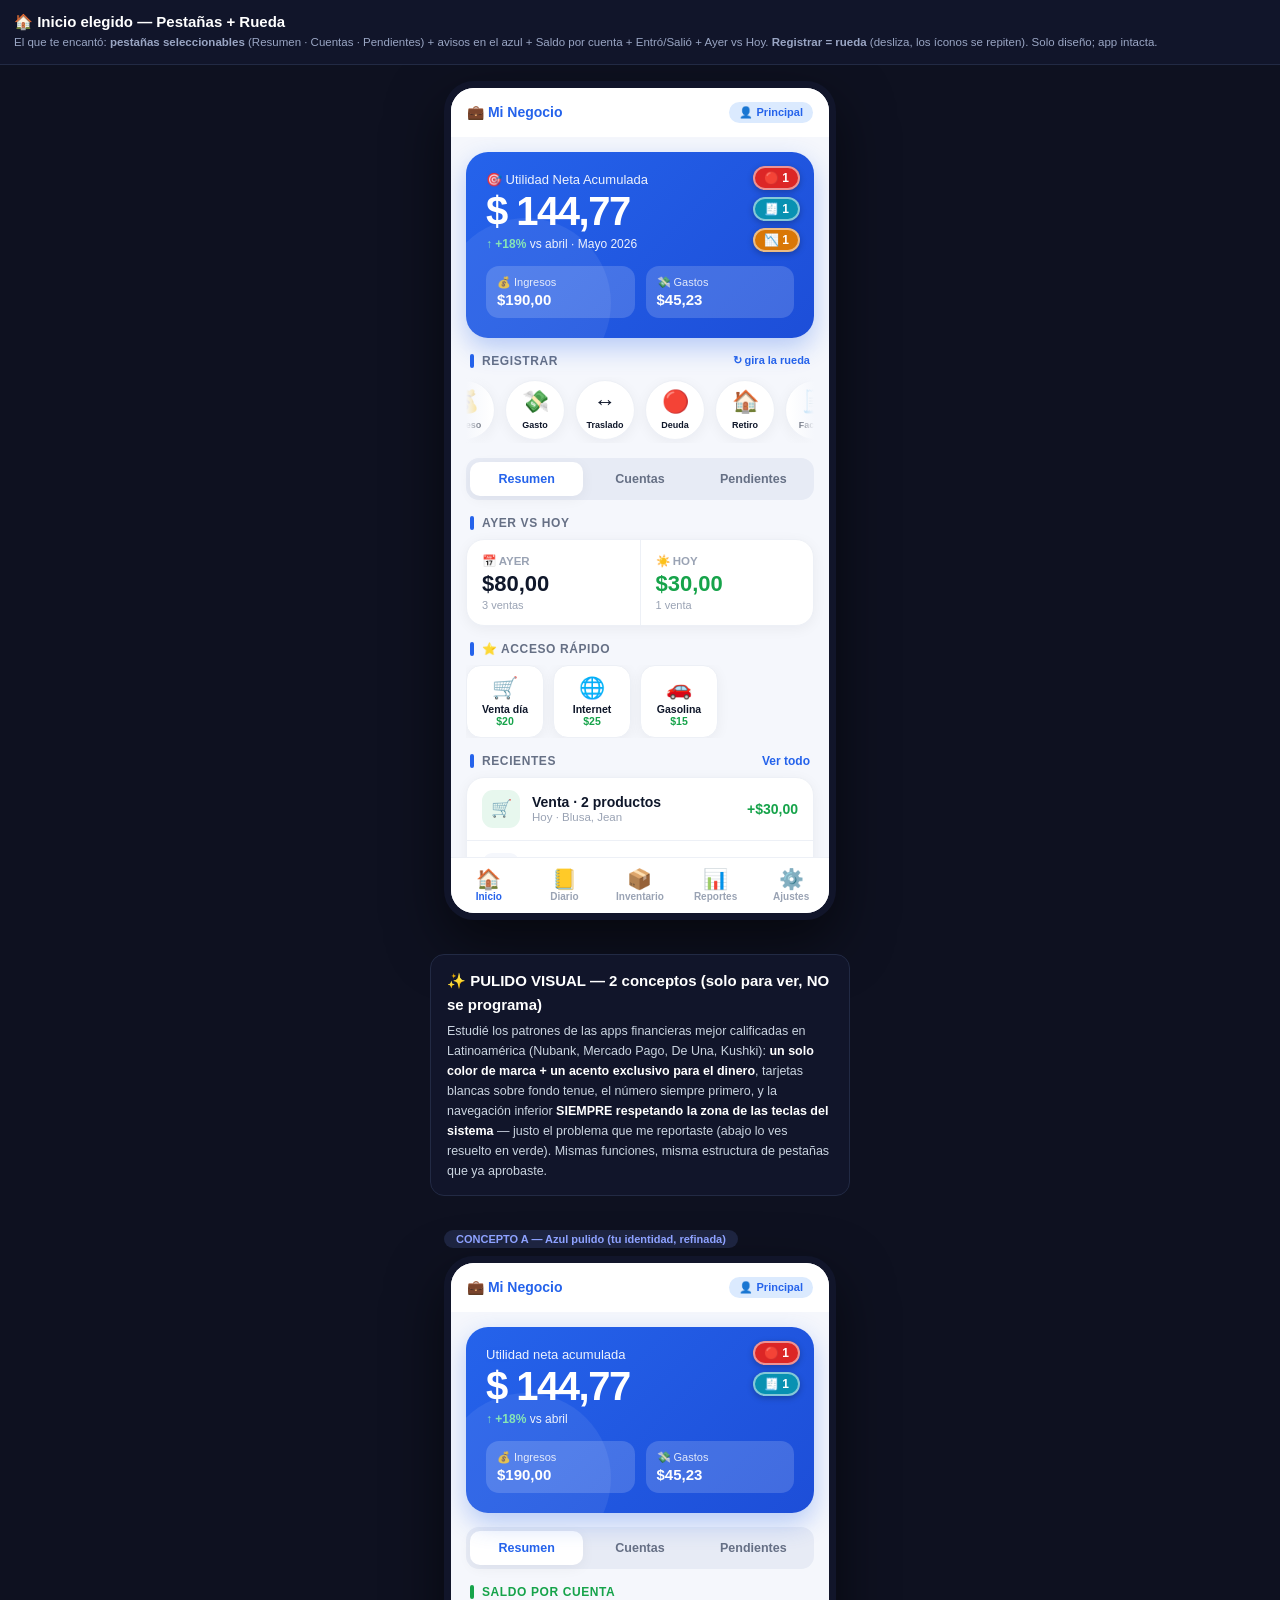
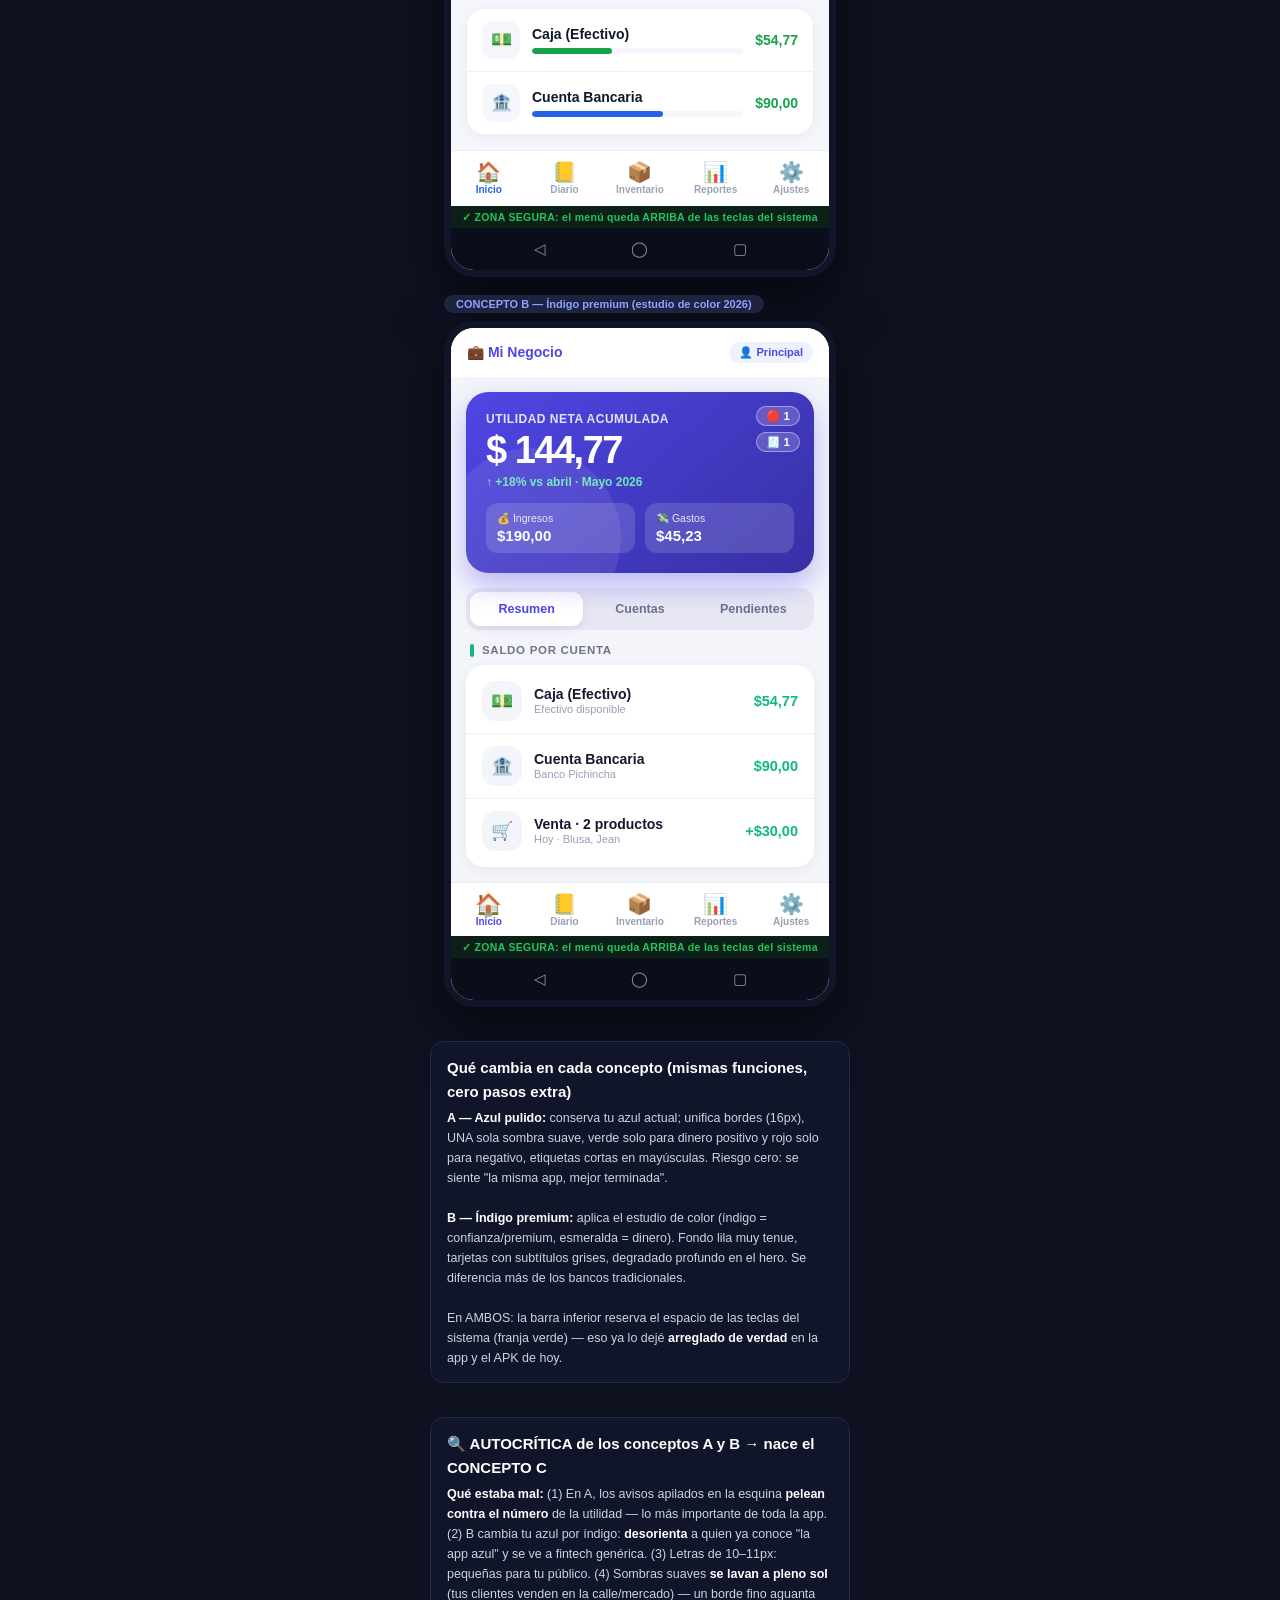
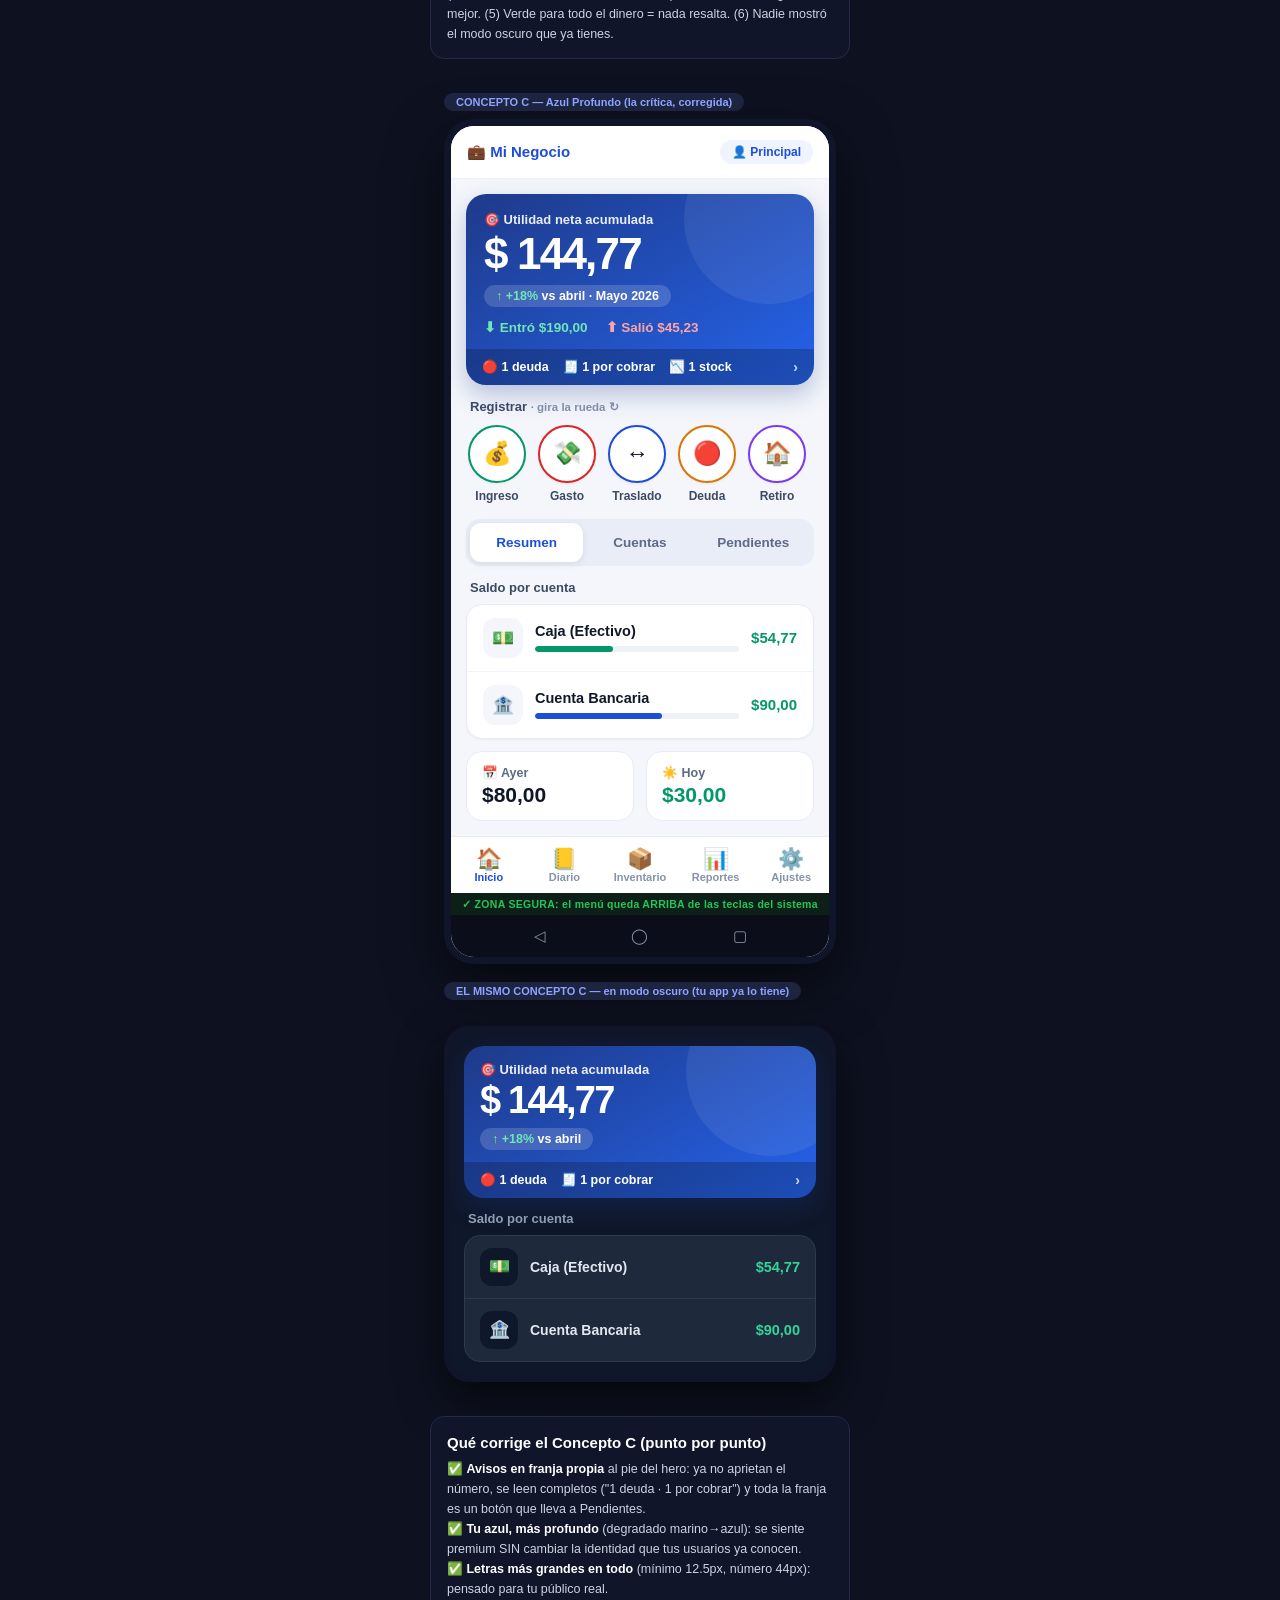
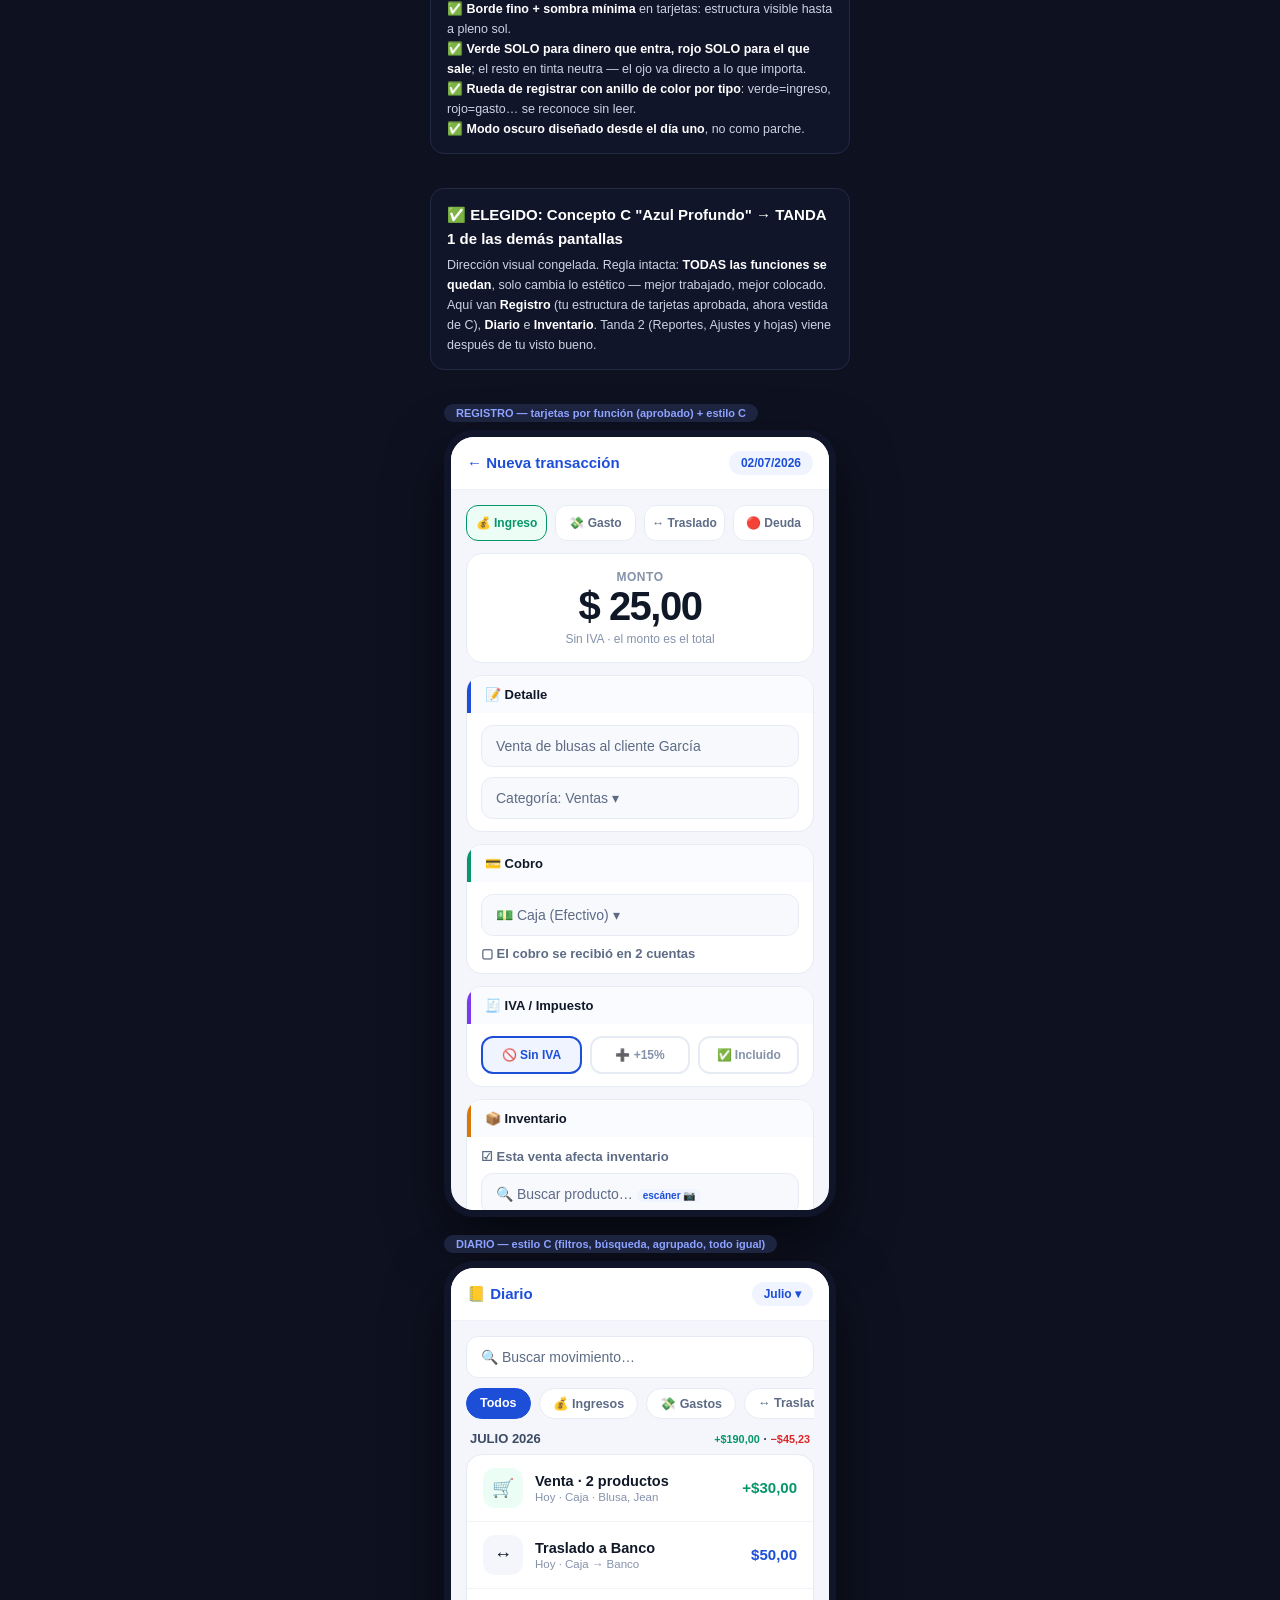
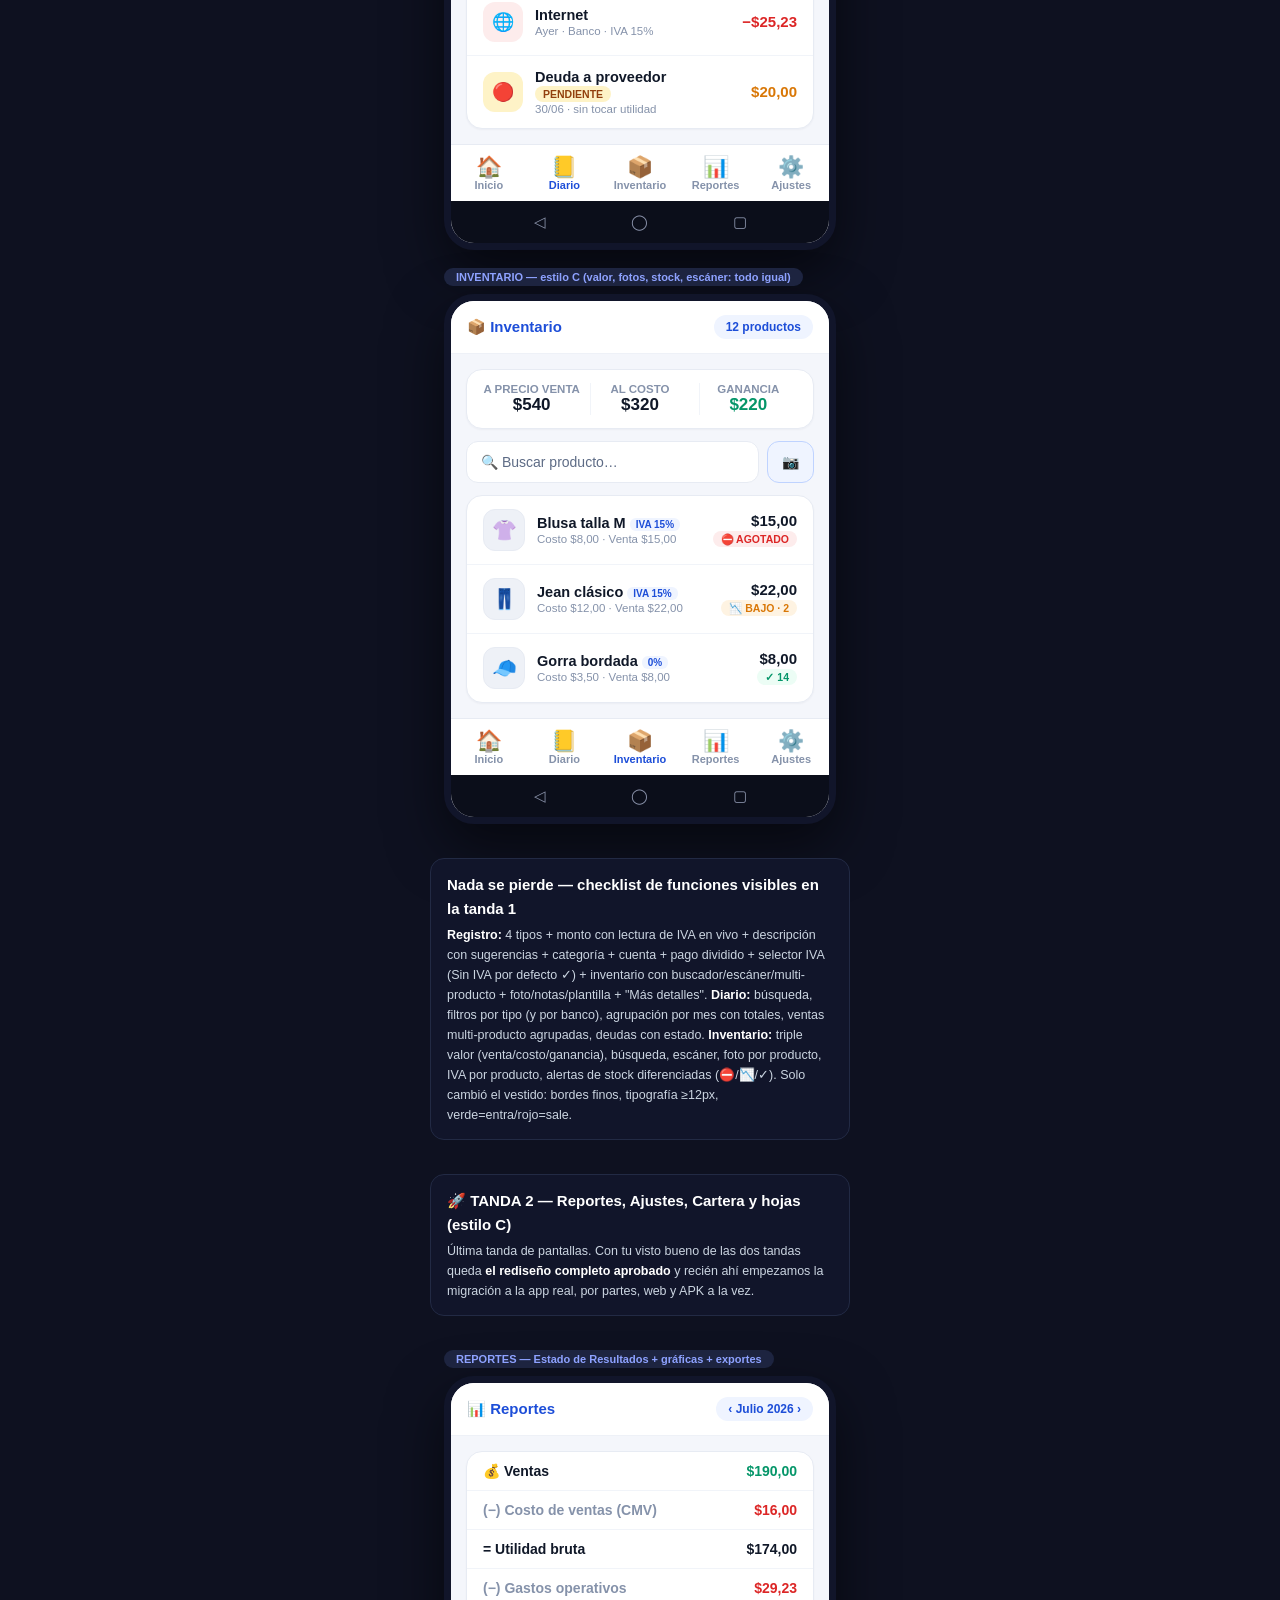
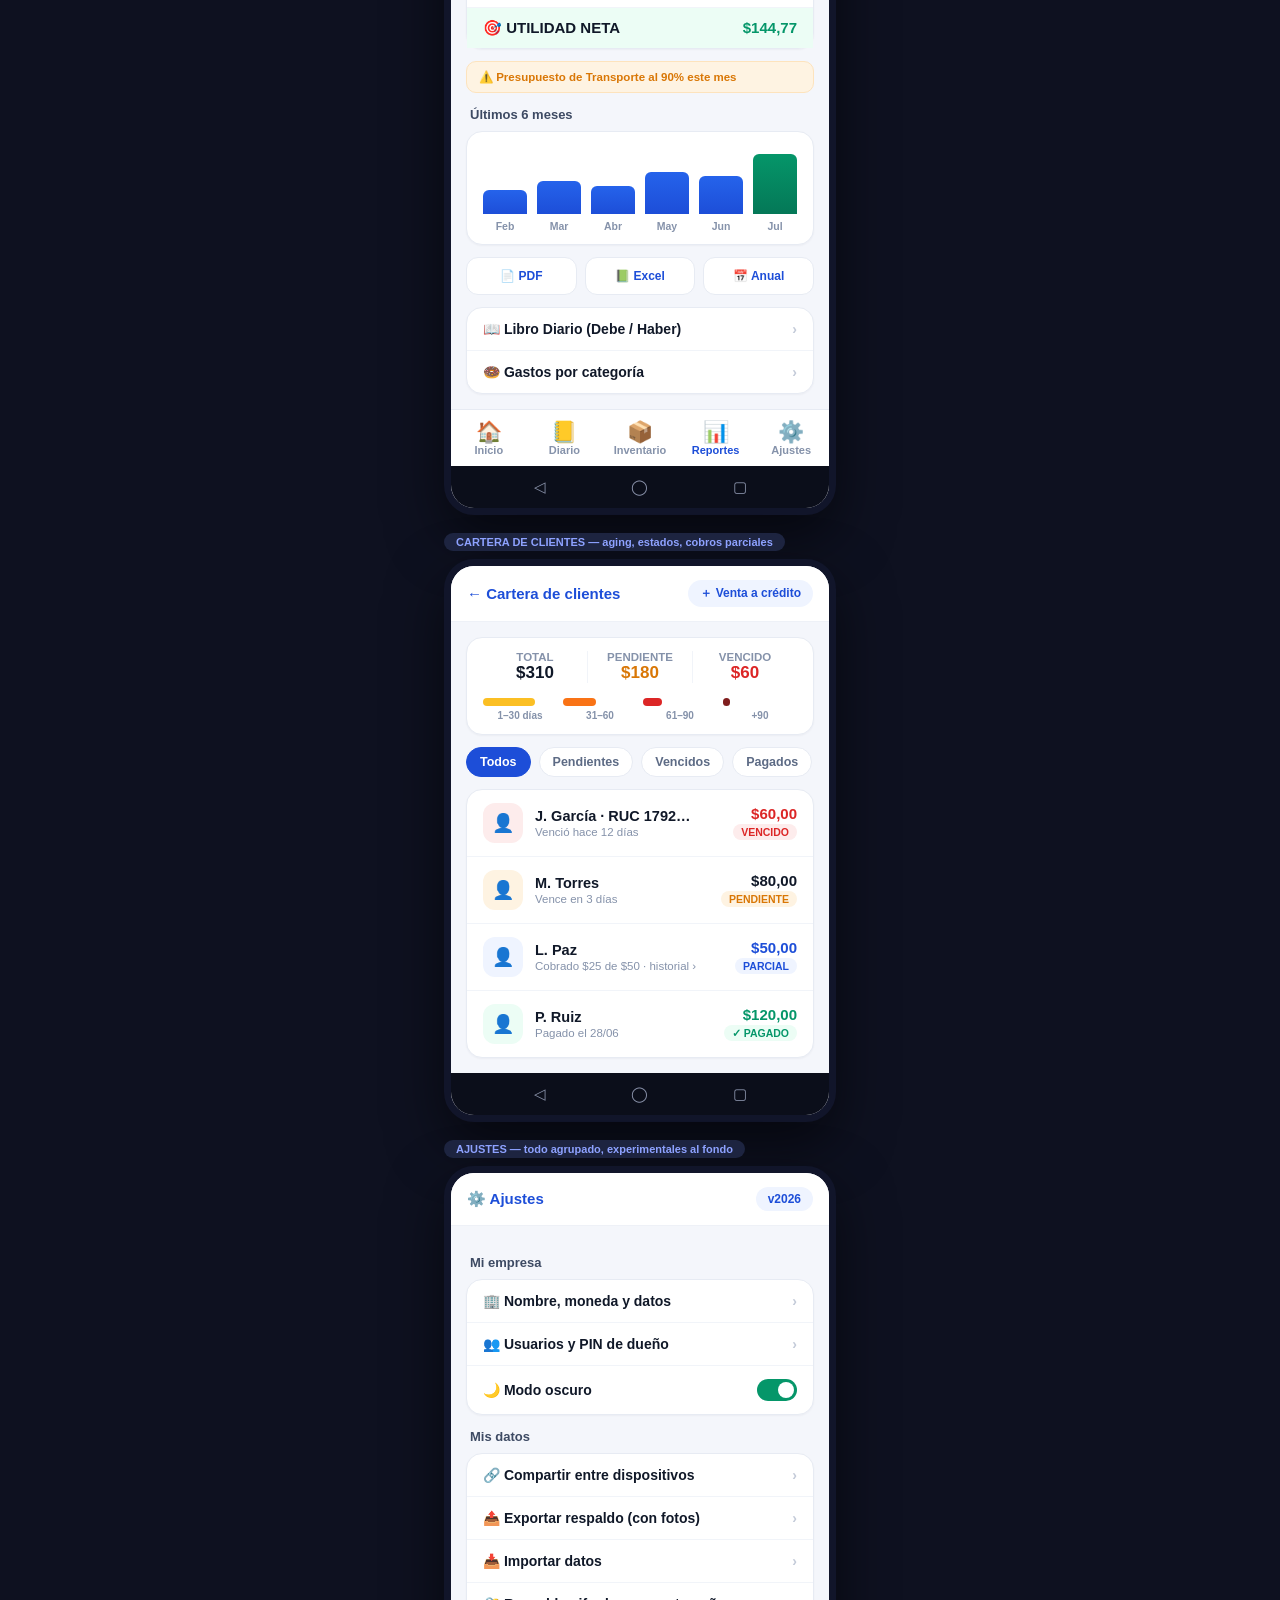
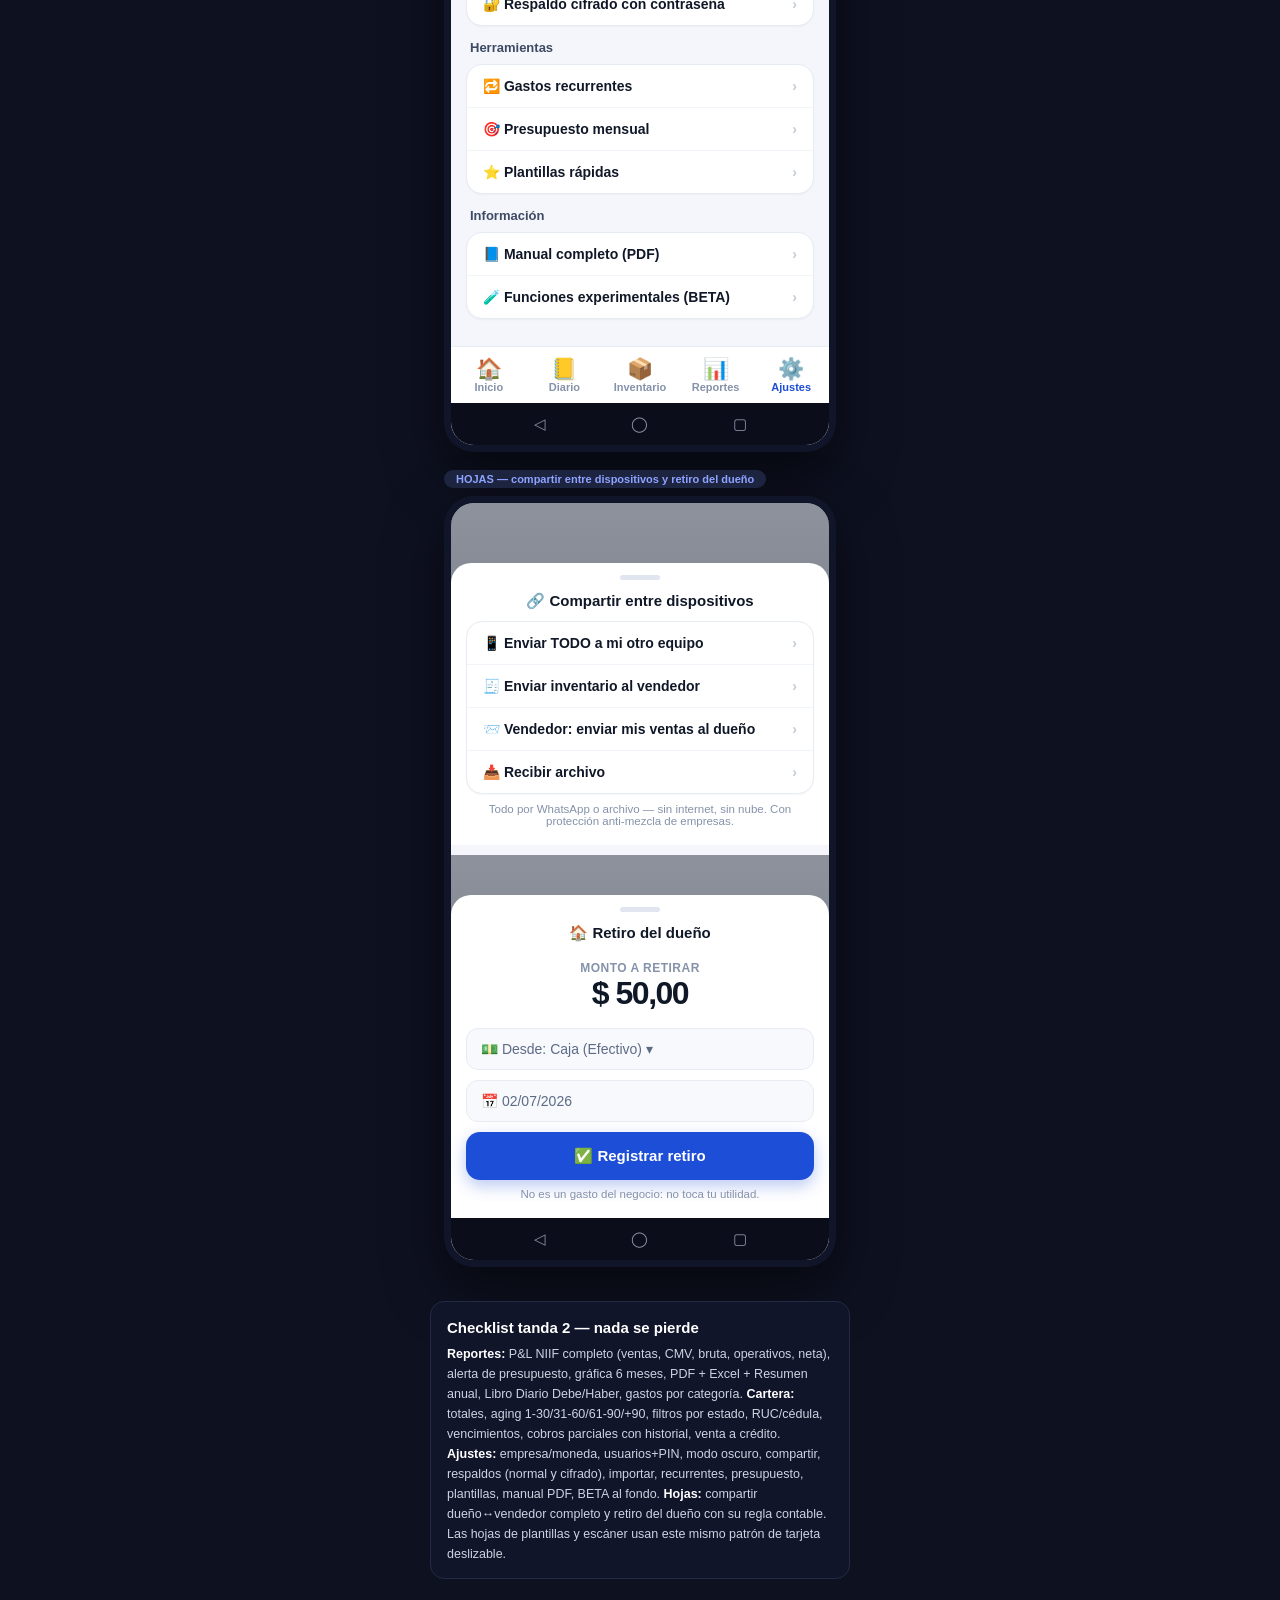
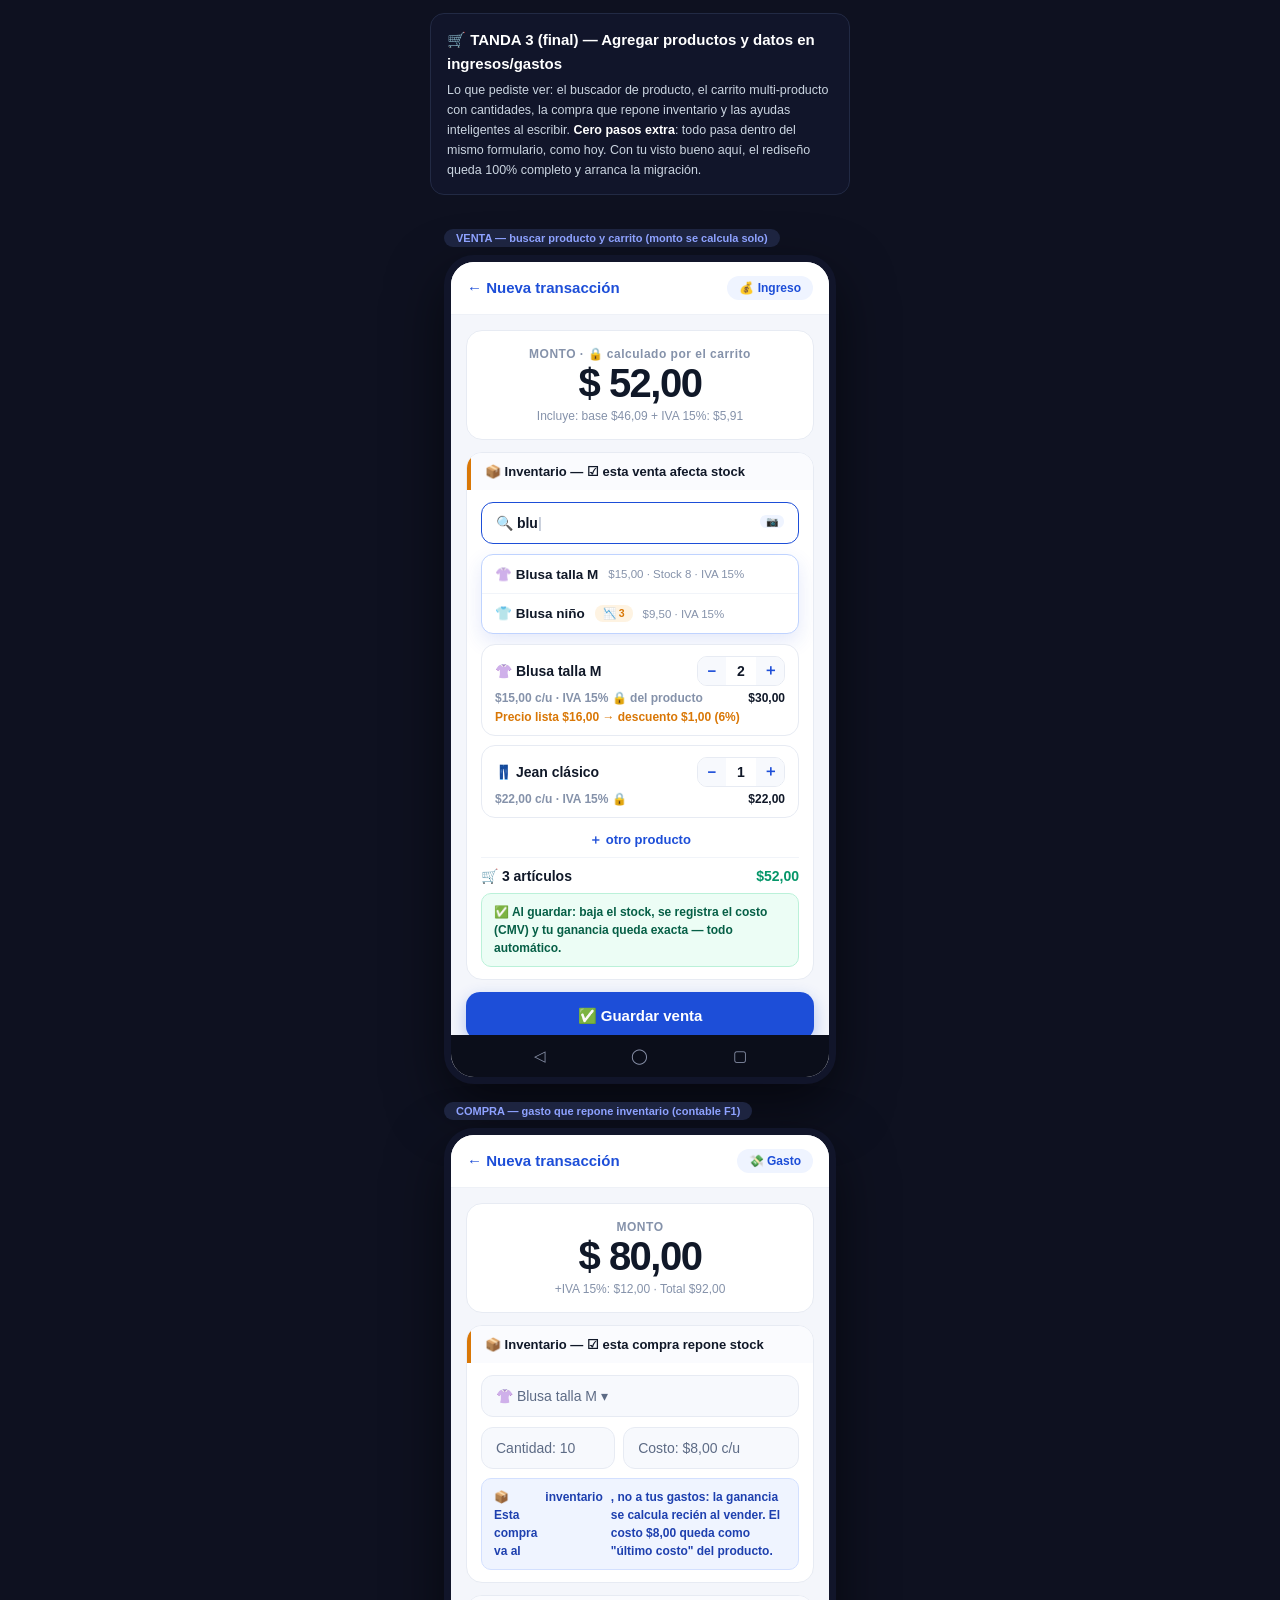
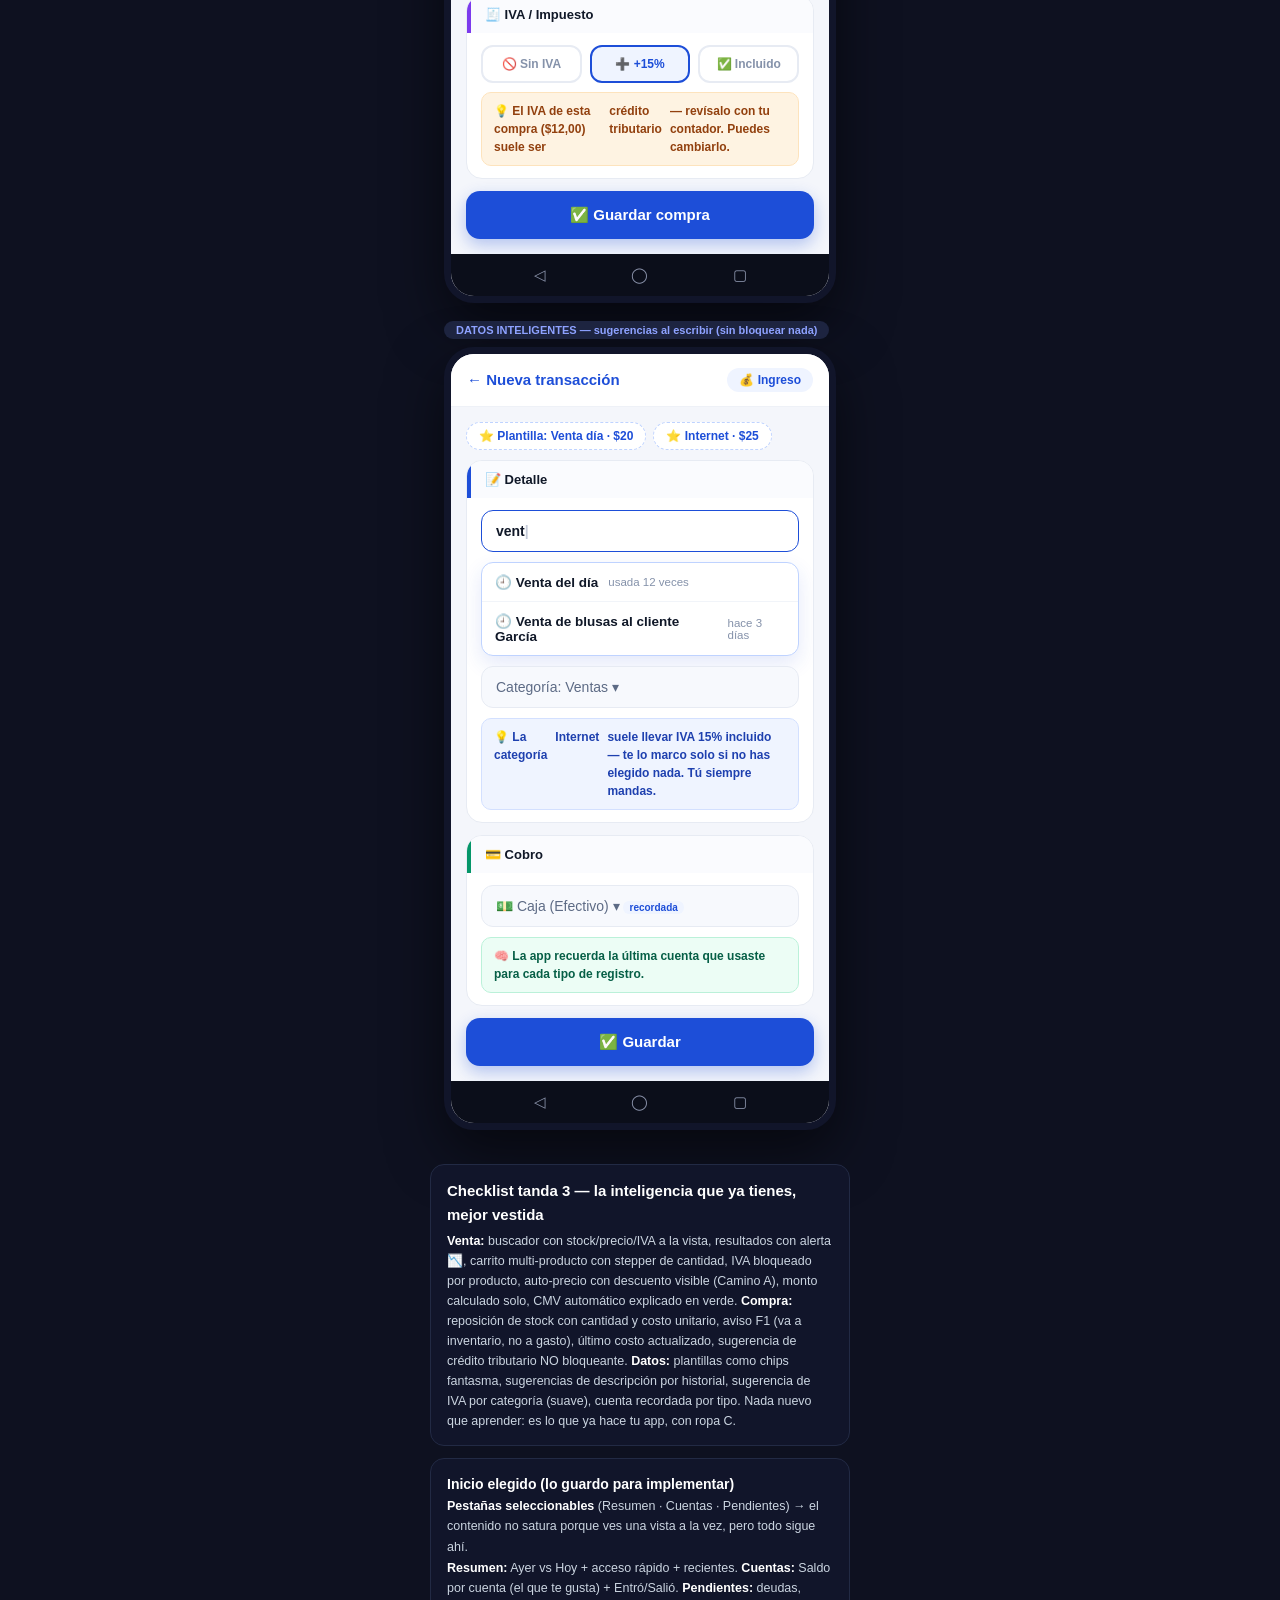
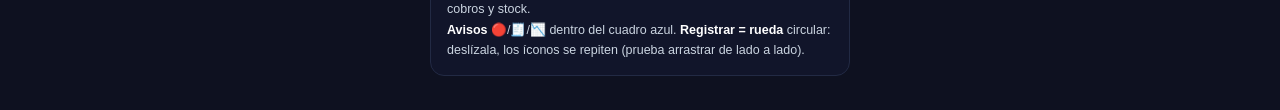
==== commit 02bbea81: "Disenio tanda 3 final: carrito de productos, compra a inventario y datos inteligentes en estilo C Co" ====
--- a/propuestas-diseno.html
+++ b/propuestas-diseno.html
@@ -638,6 +638,111 @@
   <b>Reportes:</b> P&L NIIF completo (ventas, CMV, bruta, operativos, neta), alerta de presupuesto, gráfica 6 meses, PDF + Excel + Resumen anual, Libro Diario Debe/Haber, gastos por categoría. <b>Cartera:</b> totales, aging 1-30/31-60/61-90/+90, filtros por estado, RUC/cédula, vencimientos, cobros parciales con historial, venta a crédito. <b>Ajustes:</b> empresa/moneda, usuarios+PIN, modo oscuro, compartir, respaldos (normal y cifrado), importar, recurrentes, presupuesto, plantillas, manual PDF, BETA al fondo. <b>Hojas:</b> compartir dueño↔vendedor completo y retiro del dueño con su regla contable. Las hojas de plantillas y escáner usan este mismo patrón de tarjeta deslizable.
 </div>
 
+<style>
+  /* ── Tanda 3: agregar productos y datos ── */
+  .dd{background:#fff;border:1.5px solid #bfd3ff;border-radius:12px;overflow:hidden;margin-bottom:10px;box-shadow:0 8px 20px rgba(29,78,216,.12);}
+  .dd .op{display:flex;align-items:center;gap:10px;padding:11px 13px;font-size:13.5px;font-weight:600;}
+  .dd .op+.op{border-top:1px solid #f1f4f9;}
+  .dd small{color:#8592aa;font-weight:500;display:block;font-size:11.5px;margin-top:1px;}
+  .pline{border:1px solid #e7ebf3;border-radius:14px;padding:11px 13px;margin-bottom:9px;background:#fff;}
+  .pline .r1{display:flex;align-items:center;gap:9px;font-size:14px;font-weight:700;}
+  .pline .r2{font-size:12px;color:#8592aa;font-weight:600;margin-top:5px;display:flex;justify-content:space-between;}
+  .qty{display:flex;align-items:center;margin-left:auto;border:1.5px solid #e7ebf3;border-radius:10px;overflow:hidden;}
+  .qty b{width:28px;height:28px;display:flex;align-items:center;justify-content:center;font-size:15px;color:#1d4ed8;background:#f7f9fd;}
+  .qty span{width:30px;text-align:center;font-size:14px;font-weight:800;}
+  .hint{display:flex;gap:8px;align-items:flex-start;background:#eff4ff;border:1px solid #d3e0ff;color:#1e40af;border-radius:10px;padding:9px 12px;font-size:12px;font-weight:600;line-height:1.5;margin-top:9px;}
+  .hint.amber{background:#fef3e2;border-color:#fde3bd;color:#92400e;}
+  .hint.green{background:#ecfdf5;border-color:#bbf1d9;color:#065f46;}
+  .sugg{display:flex;gap:7px;flex-wrap:wrap;margin-bottom:10px;}
+  .sugg span{background:#fff;border:1.5px dashed #bfd3ff;color:#1d4ed8;border-radius:16px;padding:6px 12px;font-size:12px;font-weight:700;}
+</style>
+
+<div class="p2head">
+  <div class="t">🛒 TANDA 3 (final) — Agregar productos y datos en ingresos/gastos</div>
+  Lo que pediste ver: el buscador de producto, el carrito multi-producto con cantidades, la compra que repone inventario y las ayudas inteligentes al escribir. <b>Cero pasos extra</b>: todo pasa dentro del mismo formulario, como hoy. Con tu visto bueno aquí, el rediseño queda 100% completo y arranca la migración.
+</div>
+
+<div class="stage">
+  <div class="p2tag">VENTA — buscar producto y carrito (monto se calcula solo)</div>
+  <div class="ph-c">
+    <div class="top"><div class="co">← Nueva transacción</div><div class="u">💰 Ingreso</div></div>
+    <div class="scroll">
+      <div class="big-c"><div class="k">MONTO · 🔒 calculado por el carrito</div><div class="v">$ 52,00</div><div style="font-size:12px;color:#8592aa;margin-top:3px;">Incluye: base $46,09 + IVA 15%: $5,91</div></div>
+      <div class="sec-c"><div class="st" style="border-color:#d97706;">📦 Inventario — ☑ esta venta afecta stock</div><div class="bd">
+        <div class="inp-c" style="border-color:#1d4ed8;background:#fff;color:#101828;font-weight:700;">🔍 blu<span style="color:#c3cad8;">|</span> <span style="float:right;" class="ivat">📷</span></div>
+        <div class="dd">
+          <div class="op">👚 Blusa talla M<small>$15,00 · Stock 8 · IVA 15%</small></div>
+          <div class="op">👕 Blusa niño <span class="stk low">📉 3</span><small>$9,50 · IVA 15%</small></div>
+        </div>
+        <div class="pline">
+          <div class="r1">👚 Blusa talla M<div class="qty"><b>−</b><span>2</span><b>＋</b></div></div>
+          <div class="r2"><span>$15,00 c/u · IVA 15% 🔒 del producto</span><span style="color:#101828;font-weight:800;">$30,00</span></div>
+          <div class="r2" style="color:#d97706;"><span>Precio lista $16,00 → descuento $1,00 (6%)</span></div>
+        </div>
+        <div class="pline">
+          <div class="r1">👖 Jean clásico<div class="qty"><b>−</b><span>1</span><b>＋</b></div></div>
+          <div class="r2"><span>$22,00 c/u · IVA 15% 🔒</span><span style="color:#101828;font-weight:800;">$22,00</span></div>
+        </div>
+        <div style="text-align:center;font-size:13px;color:#1d4ed8;font-weight:800;padding:4px 0 8px;">＋ otro producto</div>
+        <div style="display:flex;justify-content:space-between;font-size:14px;font-weight:800;border-top:1px solid #f1f4f9;padding-top:10px;"><span>🛒 3 artículos</span><span class="in-c">$52,00</span></div>
+        <div class="hint green">✅ Al guardar: baja el stock, se registra el costo (CMV) y tu ganancia queda exacta — todo automático.</div>
+      </div></div>
+      <div class="sv-c">✅ Guardar venta</div>
+    </div>
+    <div class="sysbar"><span>◁</span><span>◯</span><span>▢</span></div>
+  </div>
+
+  <div class="p2tag">COMPRA — gasto que repone inventario (contable F1)</div>
+  <div class="ph-c">
+    <div class="top"><div class="co">← Nueva transacción</div><div class="u">💸 Gasto</div></div>
+    <div class="scroll">
+      <div class="big-c"><div class="k">MONTO</div><div class="v">$ 80,00</div><div style="font-size:12px;color:#8592aa;margin-top:3px;">+IVA 15%: $12,00 · Total $92,00</div></div>
+      <div class="sec-c"><div class="st" style="border-color:#d97706;">📦 Inventario — ☑ esta compra repone stock</div><div class="bd">
+        <div class="inp-c">👚 Blusa talla M ▾</div>
+        <div style="display:flex;gap:8px;align-items:center;">
+          <div class="inp-c" style="flex:1;margin:0;">Cantidad: 10</div>
+          <div class="inp-c" style="flex:1.4;margin:0;">Costo: $8,00 c/u</div>
+        </div>
+        <div class="hint">📦 Esta compra va al <b>inventario</b>, no a tus gastos: la ganancia se calcula recién al vender. El costo $8,00 queda como "último costo" del producto.</div>
+      </div></div>
+      <div class="sec-c"><div class="st" style="border-color:#7c3aed;">🧾 IVA / Impuesto</div><div class="bd">
+        <div class="iva3"><b>🚫 Sin IVA</b><b class="on">➕ +15%</b><b>✅ Incluido</b></div>
+        <div class="hint amber">💡 El IVA de esta compra ($12,00) suele ser <b>crédito tributario</b> — revísalo con tu contador. Puedes cambiarlo.</div>
+      </div></div>
+      <div class="sv-c">✅ Guardar compra</div>
+    </div>
+    <div class="sysbar"><span>◁</span><span>◯</span><span>▢</span></div>
+  </div>
+
+  <div class="p2tag">DATOS INTELIGENTES — sugerencias al escribir (sin bloquear nada)</div>
+  <div class="ph-c">
+    <div class="top"><div class="co">← Nueva transacción</div><div class="u">💰 Ingreso</div></div>
+    <div class="scroll">
+      <div class="sugg"><span>⭐ Plantilla: Venta día · $20</span><span>⭐ Internet · $25</span></div>
+      <div class="sec-c"><div class="st" style="border-color:#1d4ed8;">📝 Detalle</div><div class="bd">
+        <div class="inp-c" style="border-color:#1d4ed8;background:#fff;color:#101828;font-weight:700;">vent<span style="color:#c3cad8;">|</span></div>
+        <div class="dd">
+          <div class="op">🕘 Venta del día<small>usada 12 veces</small></div>
+          <div class="op">🕘 Venta de blusas al cliente García<small>hace 3 días</small></div>
+        </div>
+        <div class="inp-c">Categoría: Ventas ▾</div>
+        <div class="hint">💡 La categoría <b>Internet</b> suele llevar IVA 15% incluido — te lo marco solo si no has elegido nada. Tú siempre mandas.</div>
+      </div></div>
+      <div class="sec-c"><div class="st" style="border-color:#059669;">💳 Cobro</div><div class="bd">
+        <div class="inp-c">💵 Caja (Efectivo) ▾ <span class="ivat">recordada</span></div>
+        <div class="hint green">🧠 La app recuerda la última cuenta que usaste para cada tipo de registro.</div>
+      </div></div>
+      <div class="sv-c">✅ Guardar</div>
+    </div>
+    <div class="sysbar"><span>◁</span><span>◯</span><span>▢</span></div>
+  </div>
+</div>
+
+<div class="p2head">
+  <div class="t">Checklist tanda 3 — la inteligencia que ya tienes, mejor vestida</div>
+  <b>Venta:</b> buscador con stock/precio/IVA a la vista, resultados con alerta 📉, carrito multi-producto con stepper de cantidad, IVA bloqueado por producto, auto-precio con descuento visible (Camino A), monto calculado solo, CMV automático explicado en verde. <b>Compra:</b> reposición de stock con cantidad y costo unitario, aviso F1 (va a inventario, no a gasto), último costo actualizado, sugerencia de crédito tributario NO bloqueante. <b>Datos:</b> plantillas como chips fantasma, sugerencias de descripción por historial, sugerencia de IVA por categoría (suave), cuenta recordada por tipo. Nada nuevo que aprender: es lo que ya hace tu app, con ropa C.
+</div>
+
 <div class="legend">
   <div class="t">Inicio elegido (lo guardo para implementar)</div>
   <b>Pestañas seleccionables</b> (Resumen · Cuentas · Pendientes) → el contenido no satura porque ves una vista a la vez, pero todo sigue ahí.<br>
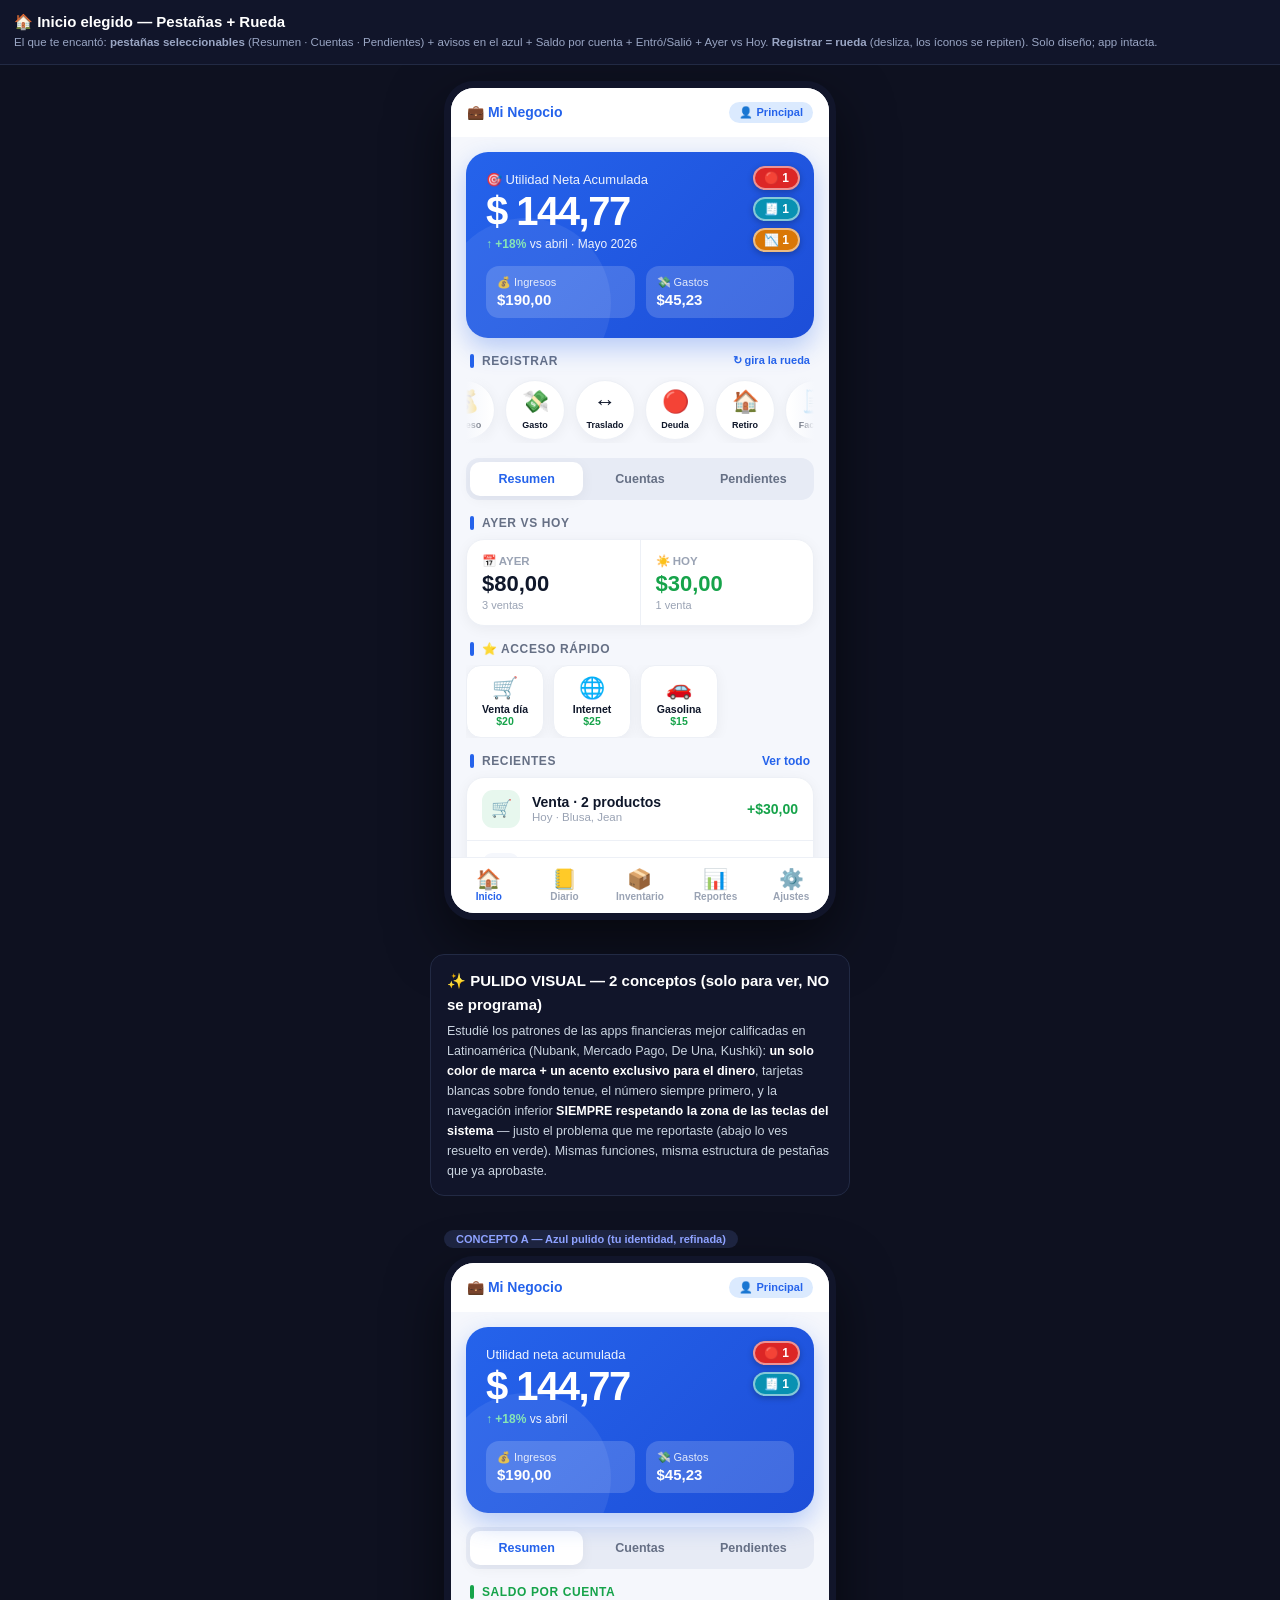
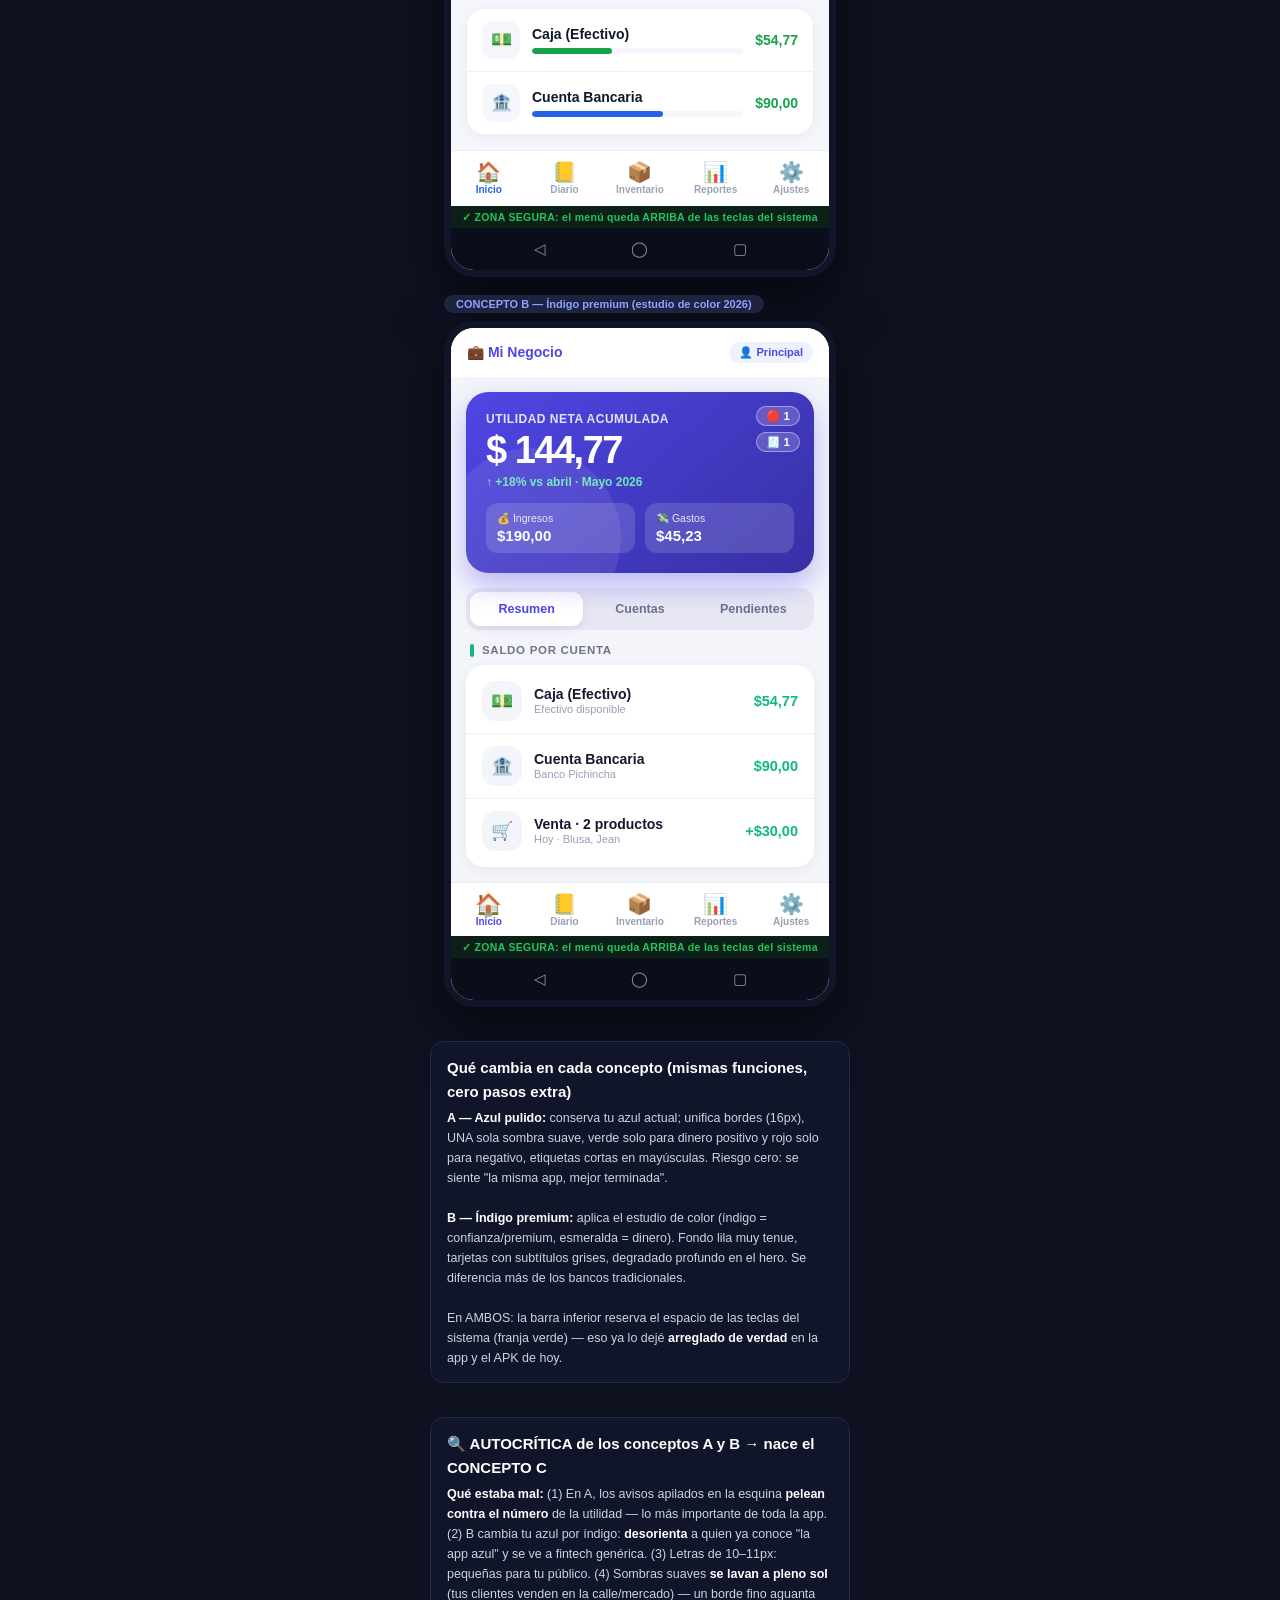
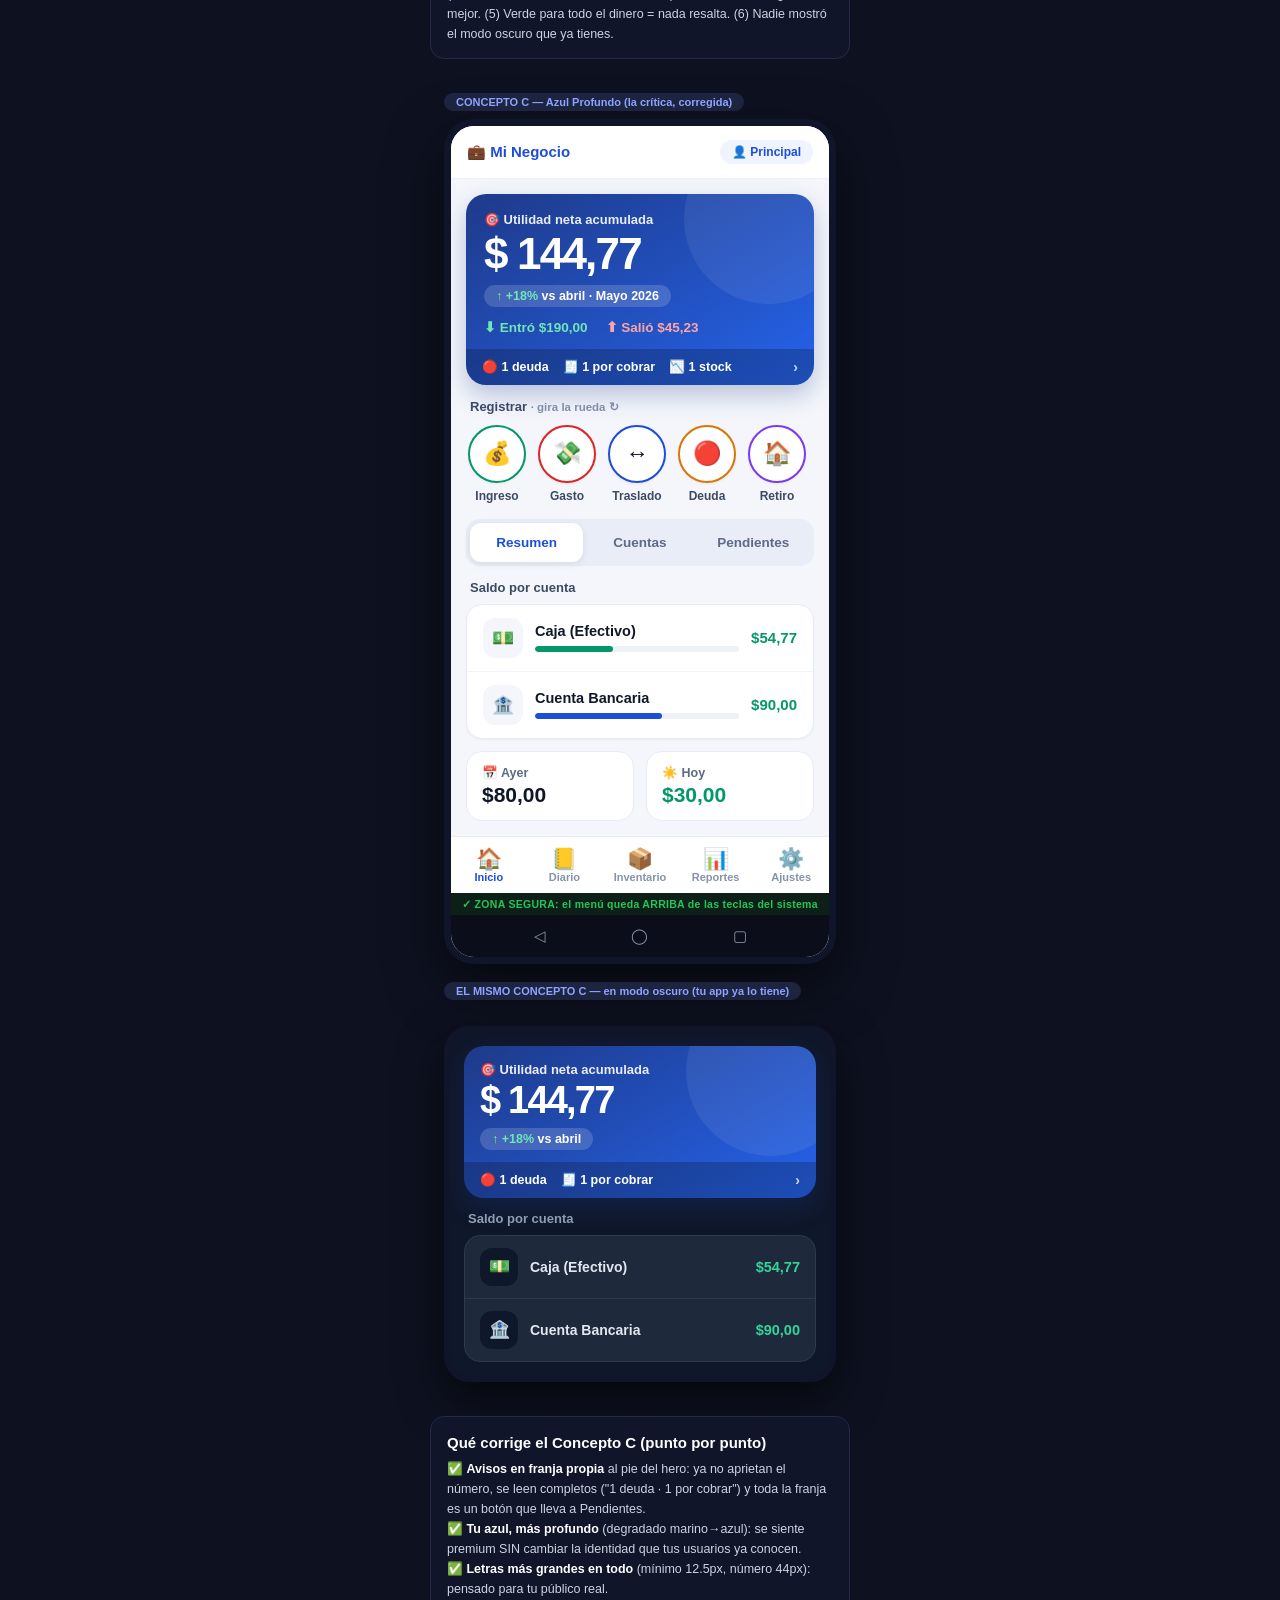
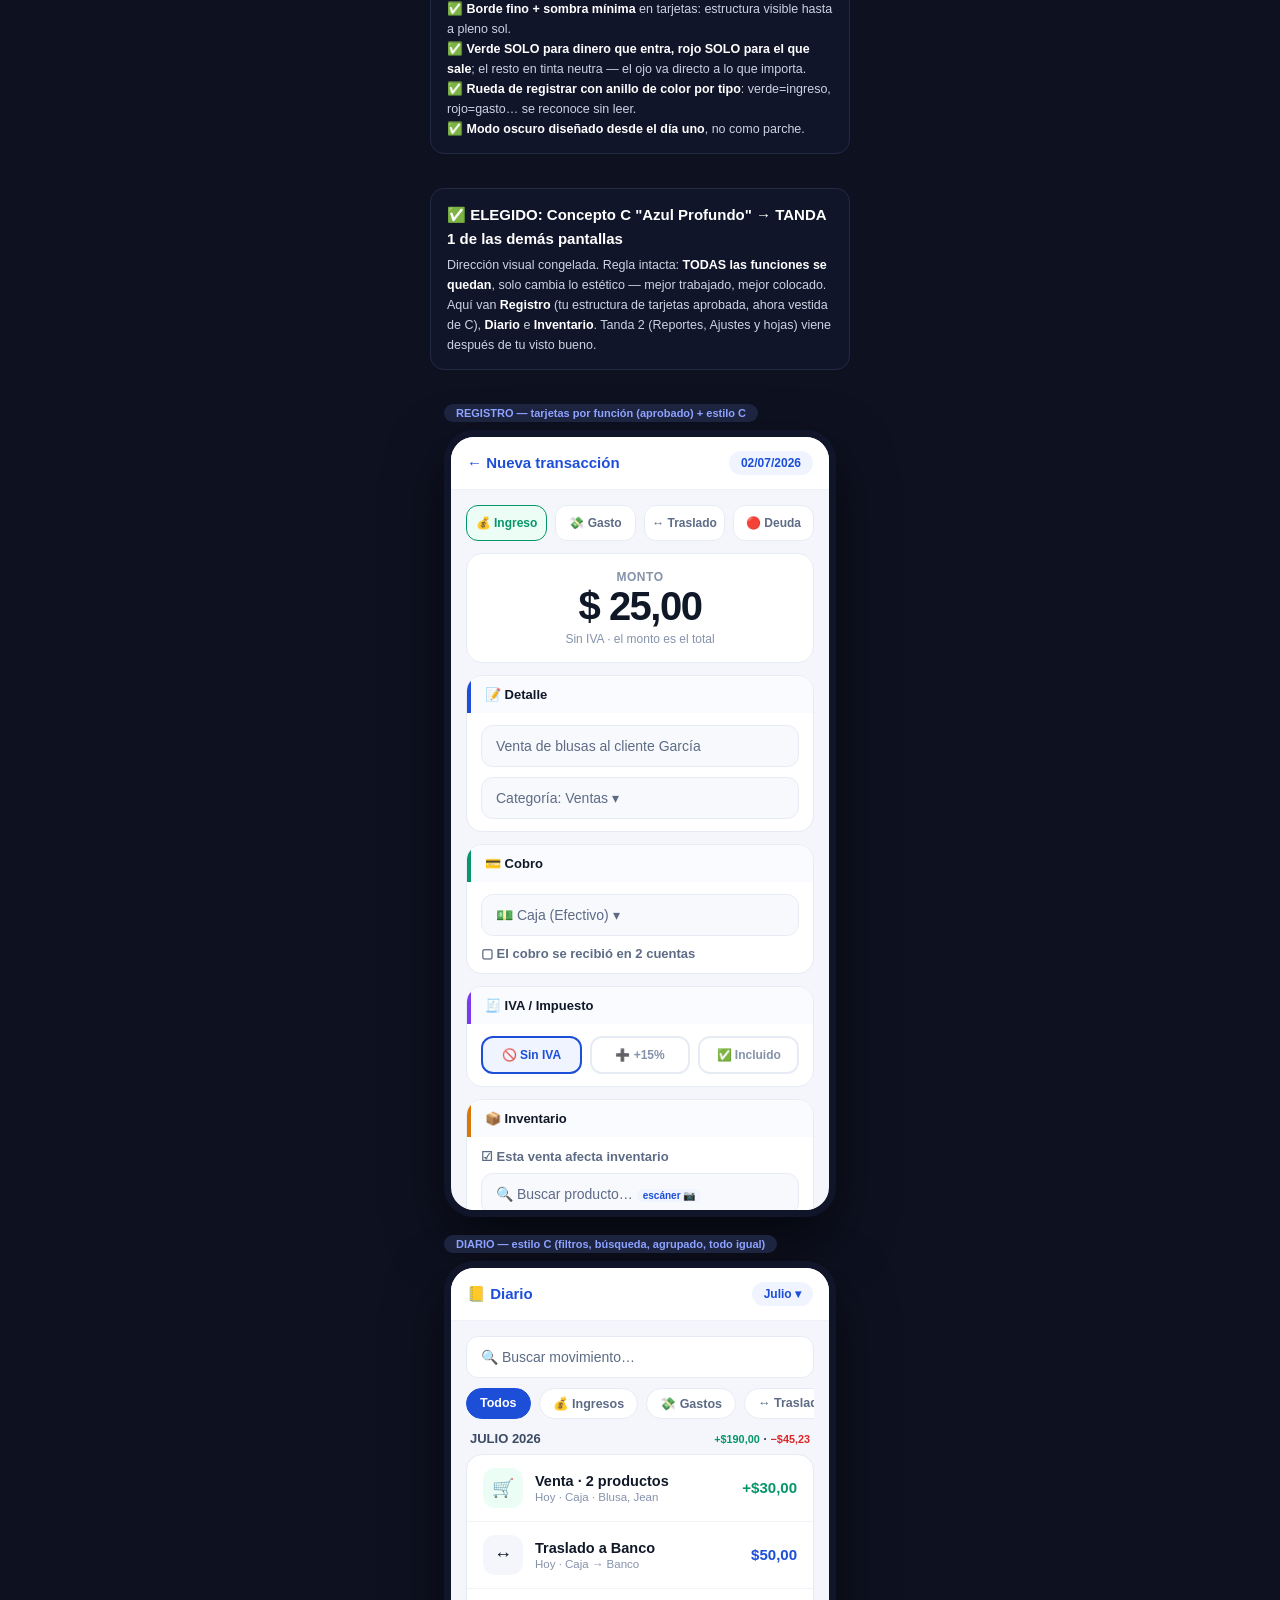
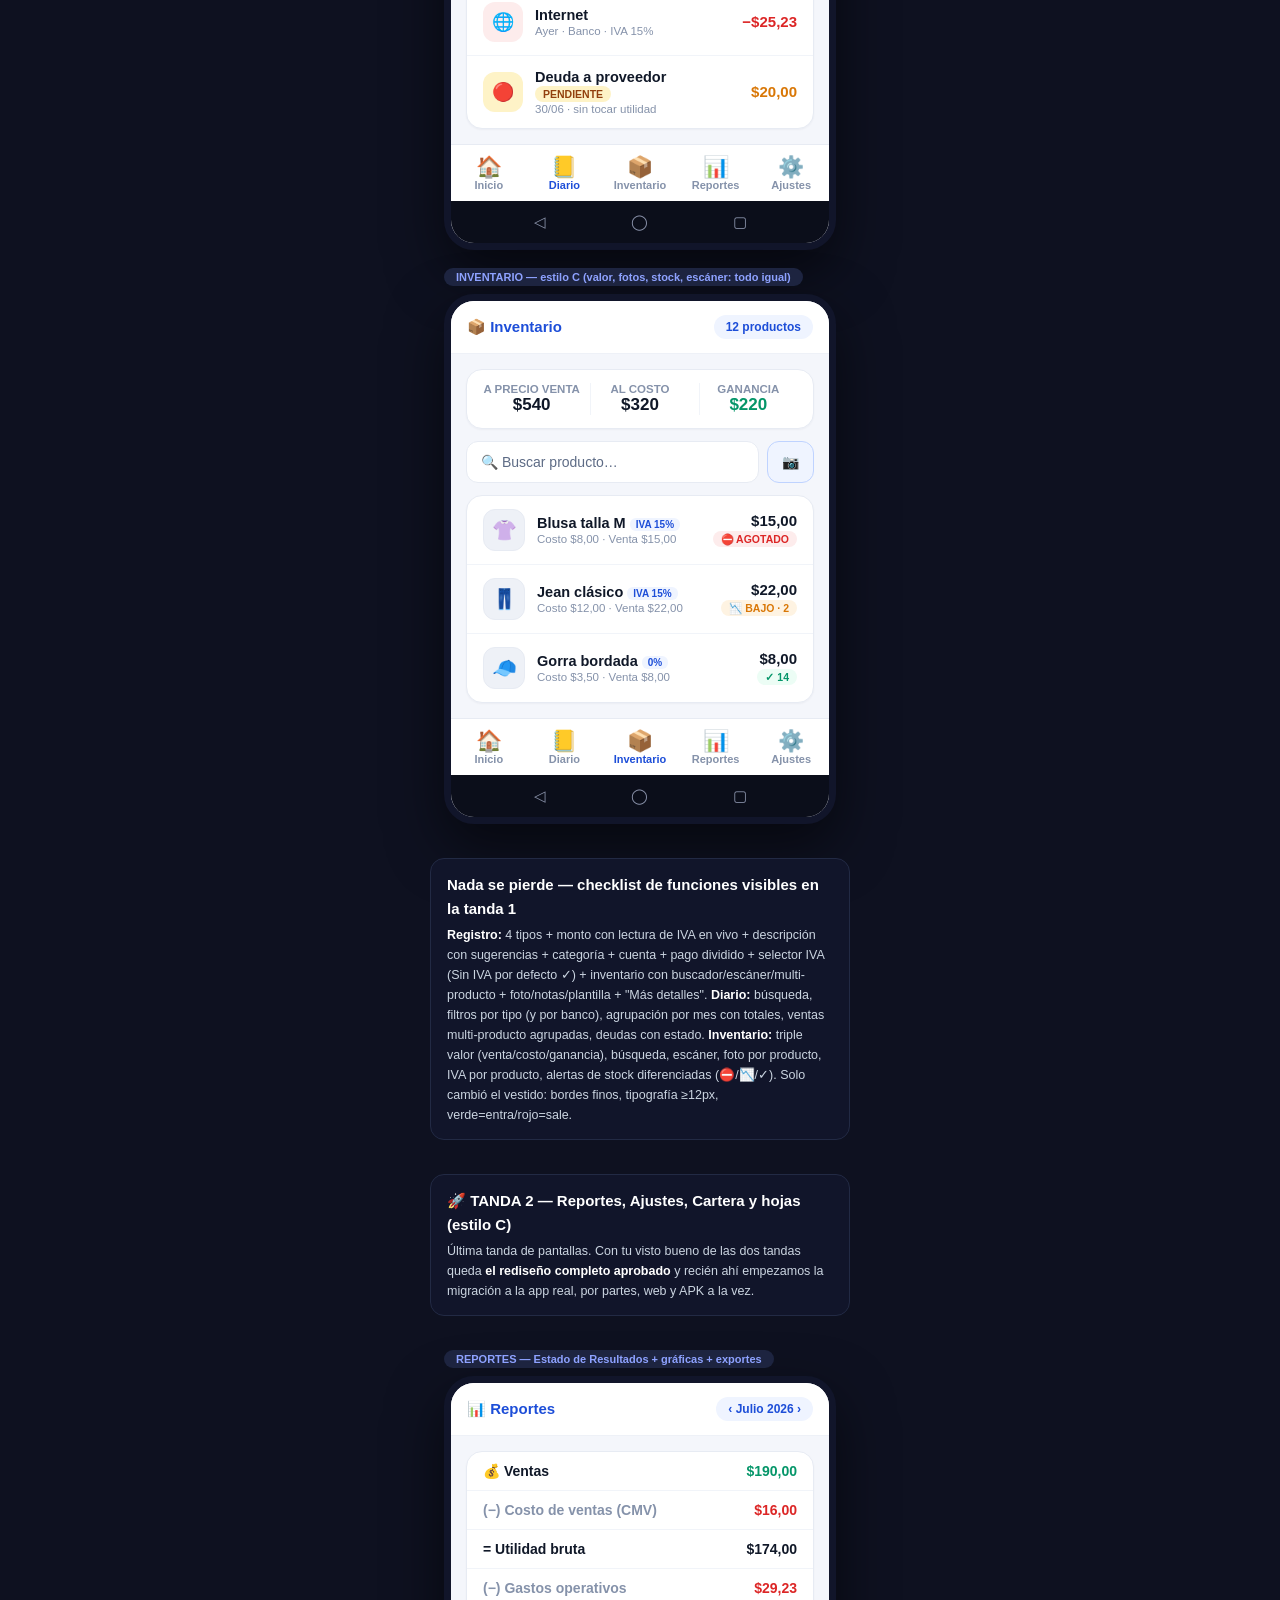
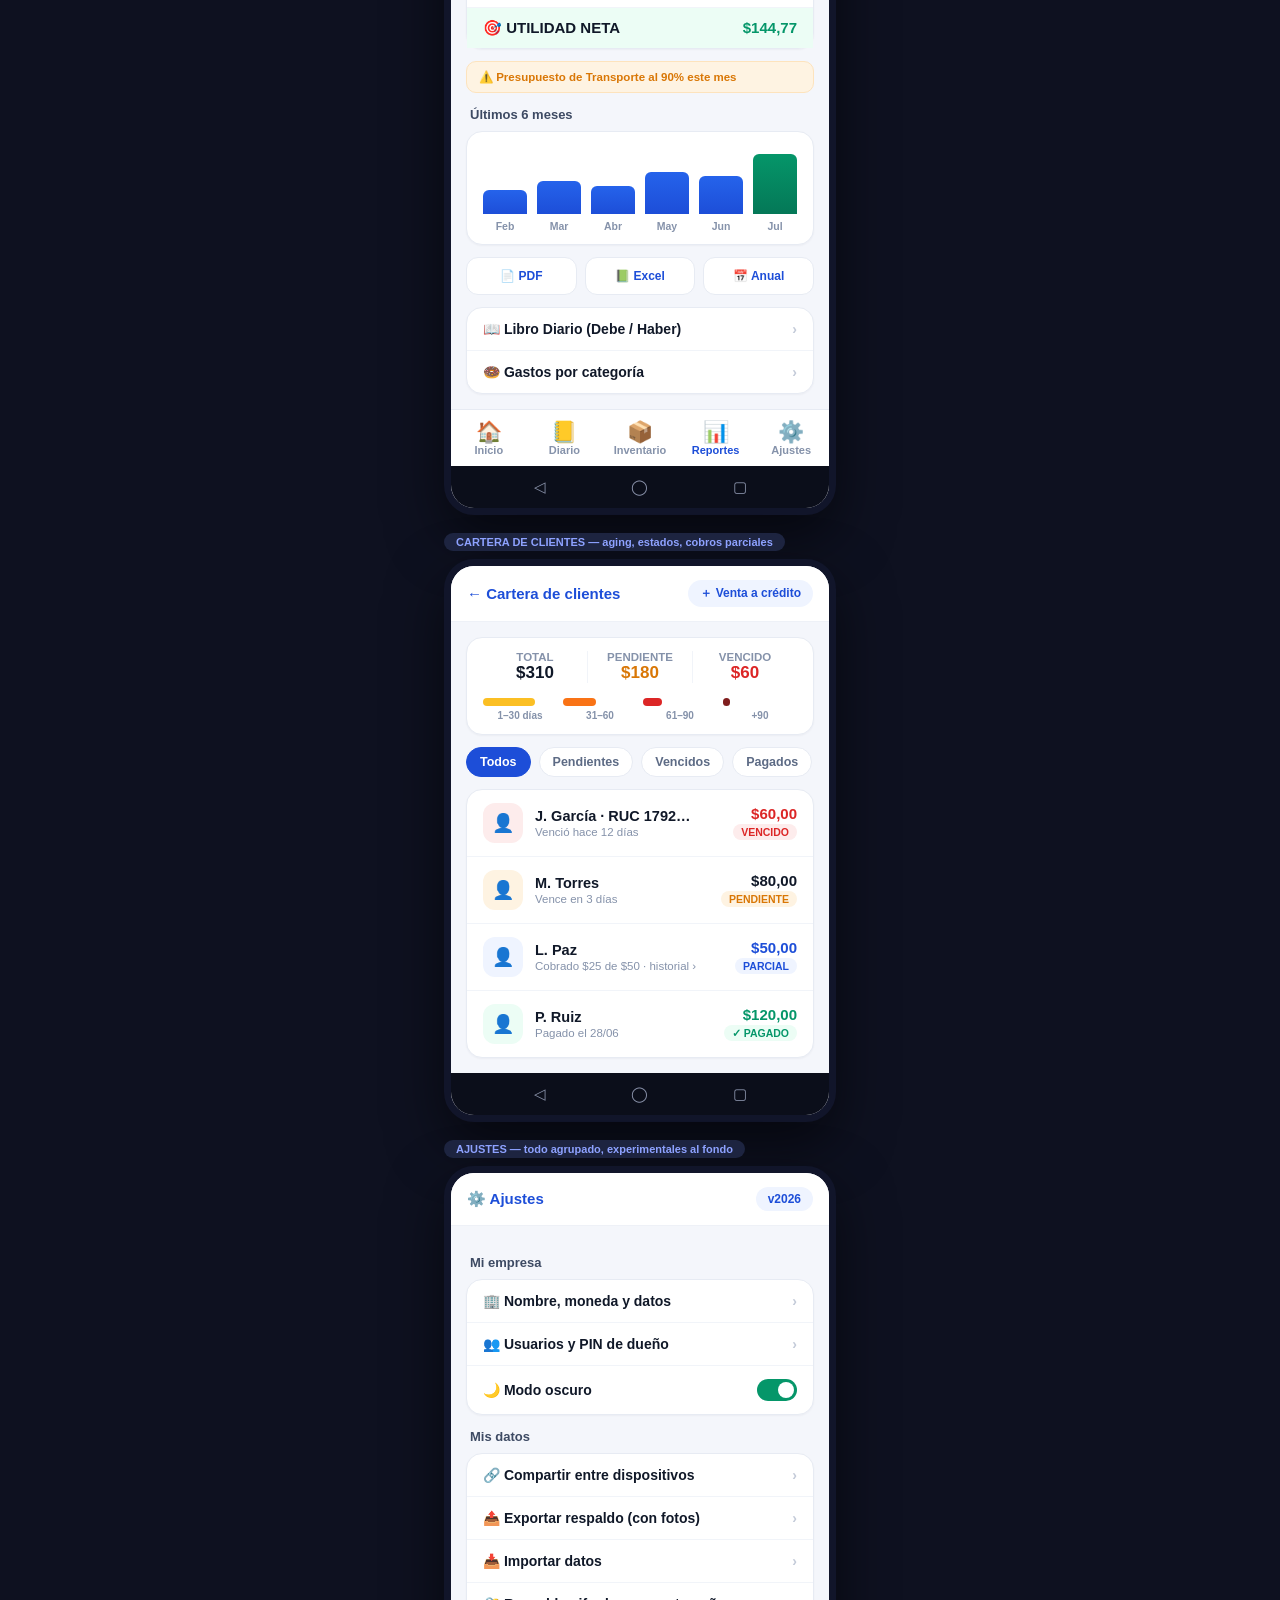
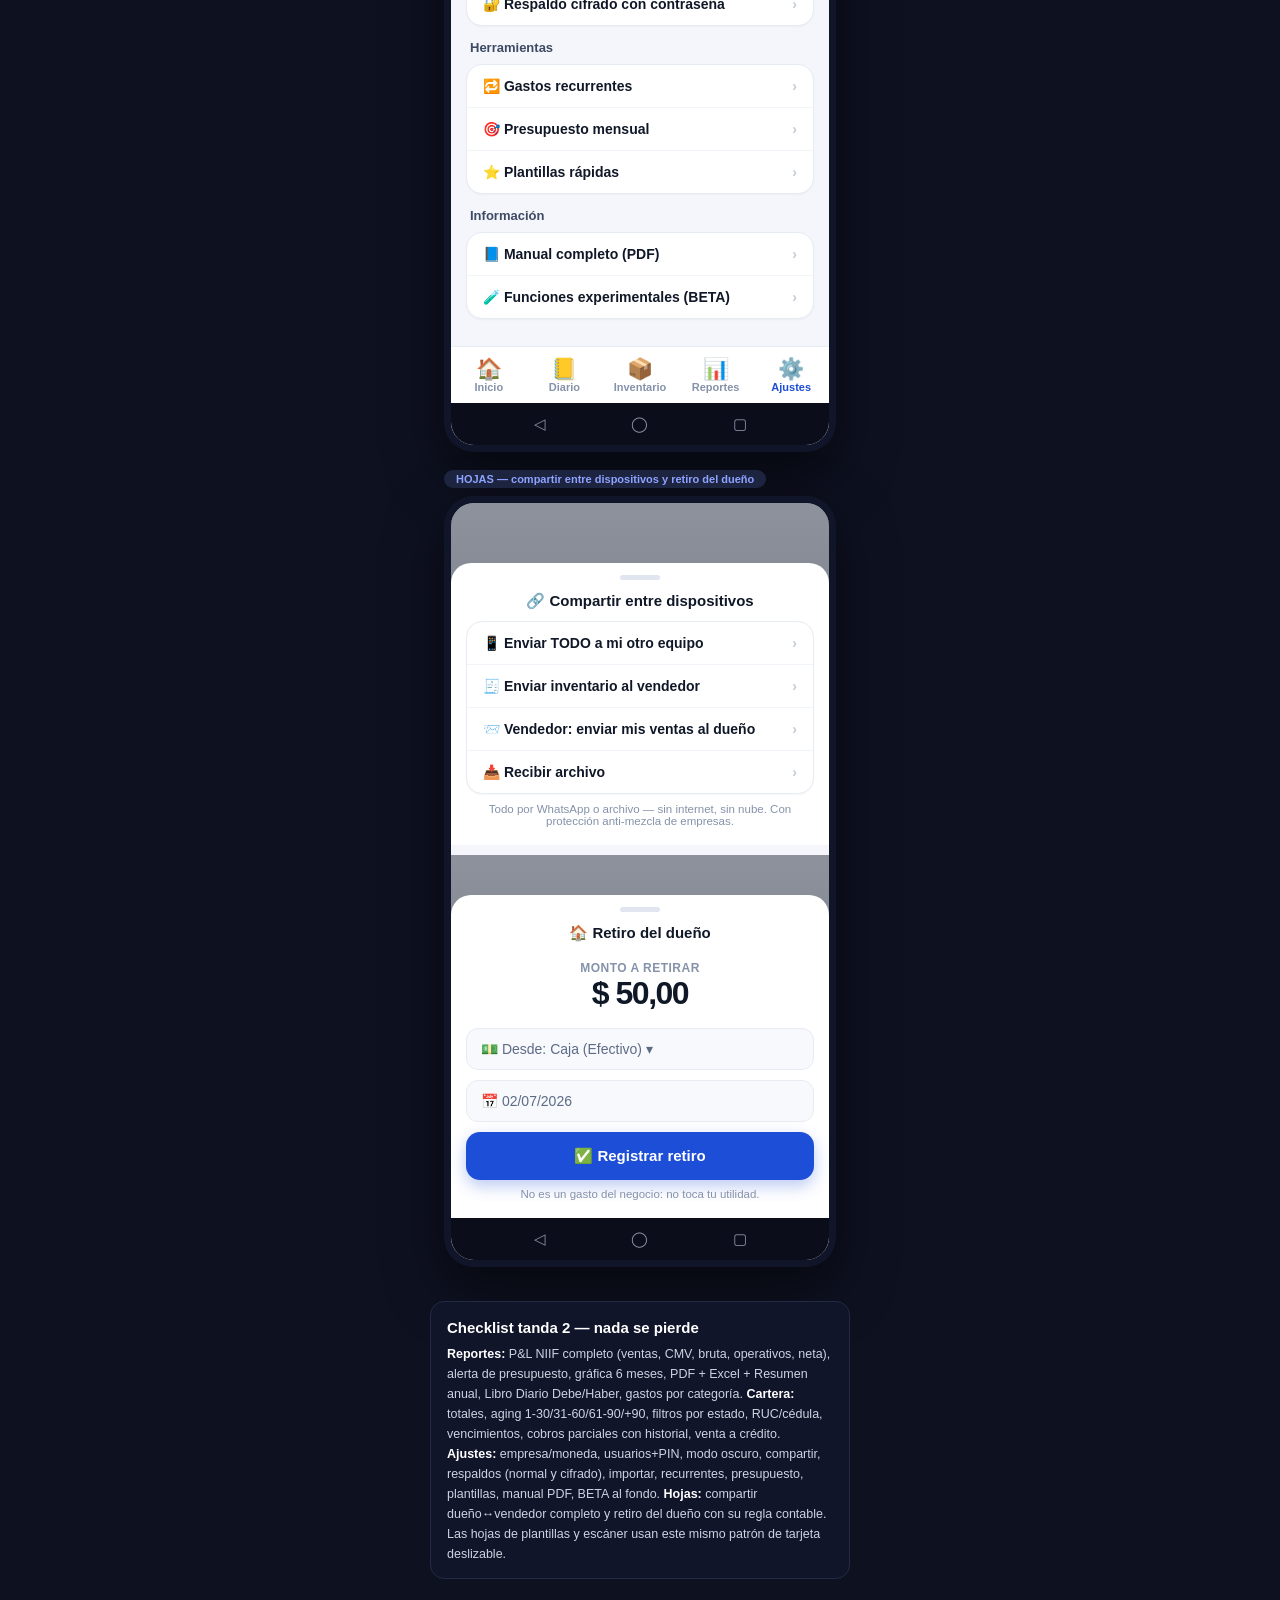
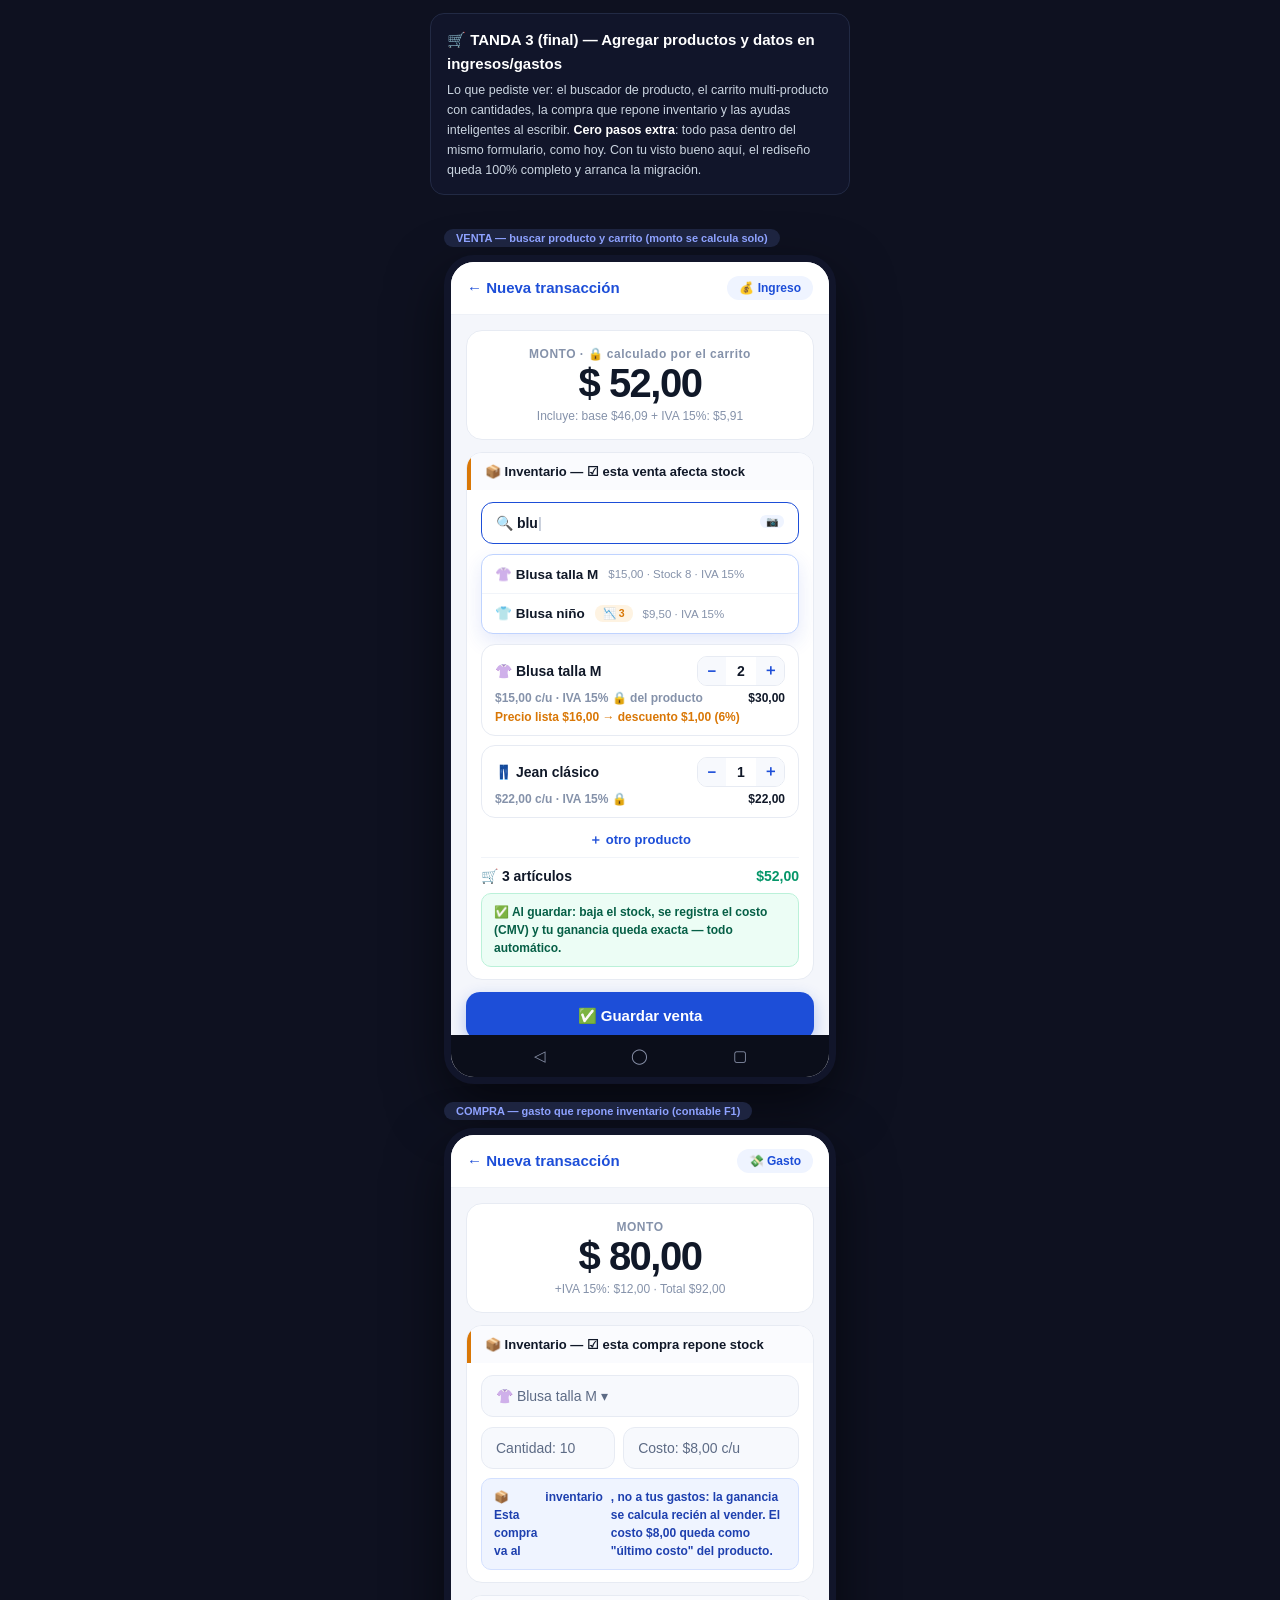
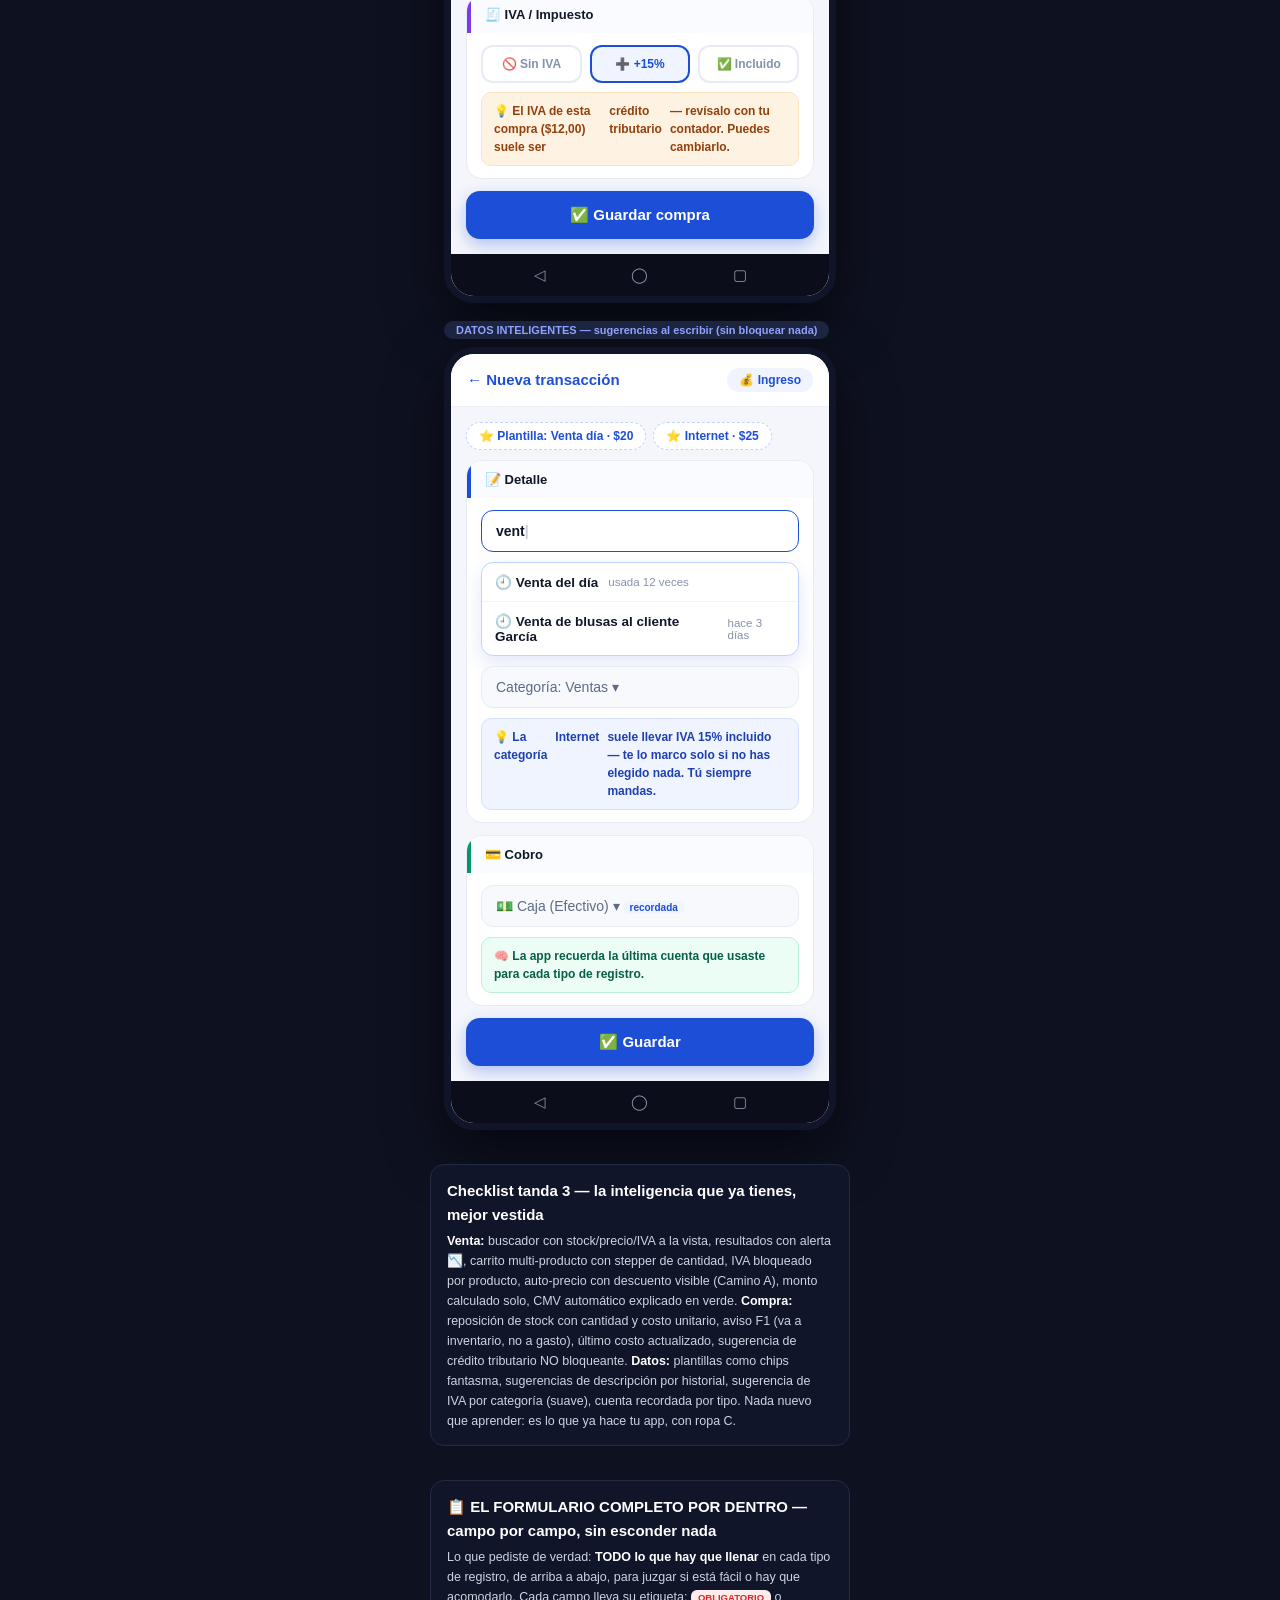
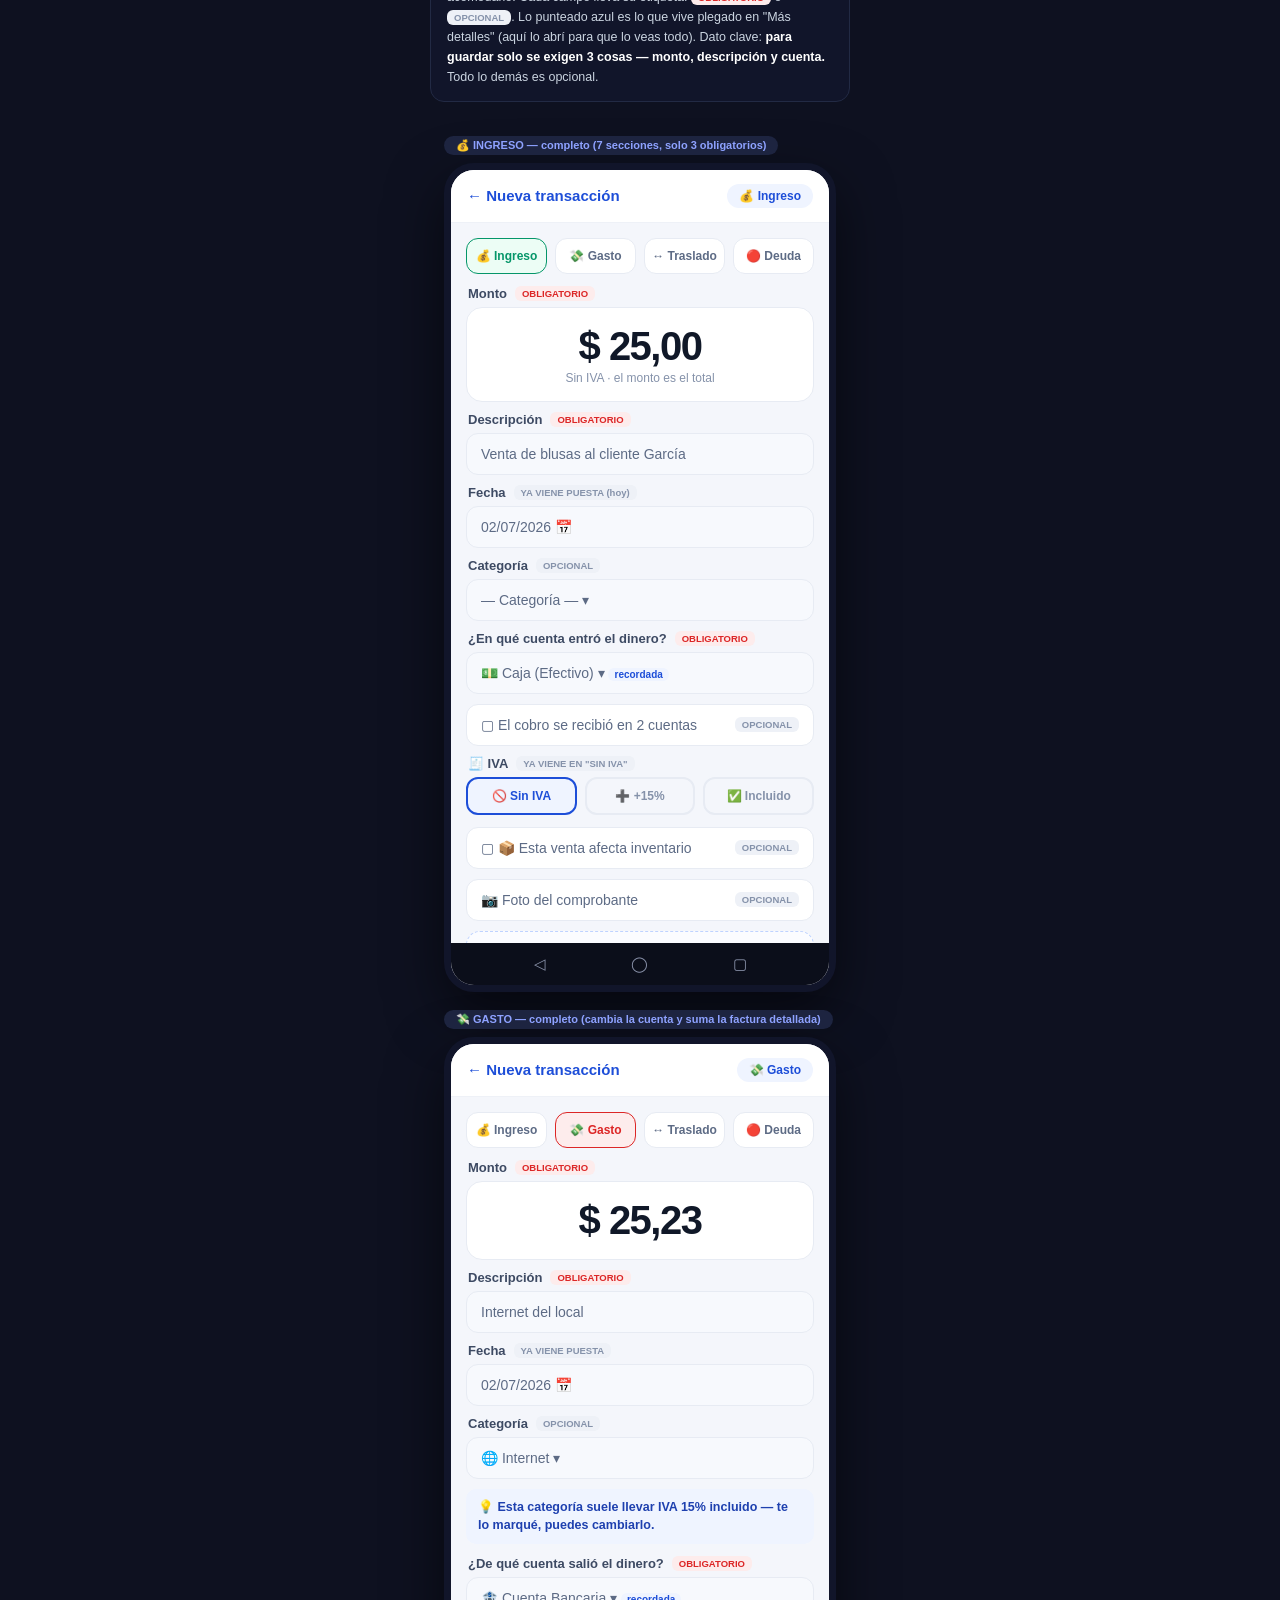
==== commit 280d4531: "Disenio: formularios completos por dentro (ingreso, gasto, traslado, deuda) campo por campo con etiq" ====
--- a/propuestas-diseno.html
+++ b/propuestas-diseno.html
@@ -743,6 +743,151 @@
   <b>Venta:</b> buscador con stock/precio/IVA a la vista, resultados con alerta 📉, carrito multi-producto con stepper de cantidad, IVA bloqueado por producto, auto-precio con descuento visible (Camino A), monto calculado solo, CMV automático explicado en verde. <b>Compra:</b> reposición de stock con cantidad y costo unitario, aviso F1 (va a inventario, no a gasto), último costo actualizado, sugerencia de crédito tributario NO bloqueante. <b>Datos:</b> plantillas como chips fantasma, sugerencias de descripción por historial, sugerencia de IVA por categoría (suave), cuenta recordada por tipo. Nada nuevo que aprender: es lo que ya hace tu app, con ropa C.
 </div>
 
+<style>
+  /* ── Formularios completos por dentro ── */
+  .lr{display:flex;align-items:center;gap:8px;margin:10px 2px 6px;}
+  .lr b{font-size:13px;font-weight:800;color:#3d4a63;}
+  .req{font-size:9.5px;background:#fdecec;color:#dc2626;border-radius:6px;padding:2px 7px;font-weight:800;}
+  .opc{font-size:9.5px;background:#eef1f7;color:#8592aa;border-radius:6px;padding:2px 7px;font-weight:800;}
+  .avz{background:#eff4ff;color:#1e40af;border-radius:10px;padding:9px 12px;font-size:12.5px;font-weight:600;line-height:1.5;margin-bottom:12px;}
+  .avz.am{background:#fef3c7;color:#92400e;}
+  .fold{border:1.5px dashed #bfd3ff;border-radius:14px;padding:4px 12px 12px;margin-bottom:12px;background:#fbfcff;}
+  .fold .fh{text-align:center;font-size:12px;color:#1d4ed8;font-weight:800;padding:8px 0 4px;}
+</style>
+
+<div class="p2head">
+  <div class="t">📋 EL FORMULARIO COMPLETO POR DENTRO — campo por campo, sin esconder nada</div>
+  Lo que pediste de verdad: <b>TODO lo que hay que llenar</b> en cada tipo de registro, de arriba a abajo, para juzgar si está fácil o hay que acomodarlo. Cada campo lleva su etiqueta: <span class="req">OBLIGATORIO</span> o <span class="opc">OPCIONAL</span>. Lo punteado azul es lo que vive plegado en "Más detalles" (aquí lo abrí para que lo veas todo). Dato clave: <b>para guardar solo se exigen 3 cosas — monto, descripción y cuenta.</b> Todo lo demás es opcional.
+</div>
+
+<div class="stage">
+  <div class="p2tag">💰 INGRESO — completo (7 secciones, solo 3 obligatorios)</div>
+  <div class="ph-c">
+    <div class="top"><div class="co">← Nueva transacción</div><div class="u">💰 Ingreso</div></div>
+    <div class="scroll">
+      <div class="tt-c"><b class="on">💰 Ingreso</b><b>💸 Gasto</b><b>↔️ Traslado</b><b>🔴 Deuda</b></div>
+      <div class="lr"><b>Monto</b><span class="req">OBLIGATORIO</span></div>
+      <div class="big-c" style="margin-bottom:4px;"><div class="v">$ 25,00</div><div style="font-size:12px;color:#8592aa;margin-top:2px;">Sin IVA · el monto es el total</div></div>
+      <div class="lr"><b>Descripción</b><span class="req">OBLIGATORIO</span></div>
+      <div class="inp-c">Venta de blusas al cliente García</div>
+      <div class="lr"><b>Fecha</b><span class="opc">YA VIENE PUESTA (hoy)</span></div>
+      <div class="inp-c">02/07/2026 📅</div>
+      <div class="lr"><b>Categoría</b><span class="opc">OPCIONAL</span></div>
+      <div class="inp-c">— Categoría — ▾</div>
+      <div class="lr"><b>¿En qué cuenta entró el dinero?</b><span class="req">OBLIGATORIO</span></div>
+      <div class="inp-c">💵 Caja (Efectivo) ▾ <span class="ivat">recordada</span></div>
+      <div class="inp-c" style="background:#fff;">▢ El cobro se recibió en 2 cuentas <span class="opc" style="float:right;">OPCIONAL</span></div>
+      <div class="lr"><b>🧾 IVA</b><span class="opc">YA VIENE EN "SIN IVA"</span></div>
+      <div class="iva3" style="margin-bottom:12px;"><b class="on">🚫 Sin IVA</b><b>➕ +15%</b><b>✅ Incluido</b></div>
+      <div class="inp-c" style="background:#fff;">▢ 📦 Esta venta afecta inventario <span class="opc" style="float:right;">OPCIONAL</span></div>
+      <div class="inp-c" style="background:#fff;">📷 Foto del comprobante <span class="opc" style="float:right;">OPCIONAL</span></div>
+      <div class="fold">
+        <div class="fh">Más detalles ▴ &nbsp;<span style="color:#8592aa;font-weight:600;">(plegado por defecto — aquí abierto para que lo veas)</span></div>
+        <div class="lr"><b>Notas</b><span class="opc">OPCIONAL</span></div>
+        <div class="inp-c">Factura #, nombre del cliente, detalles…</div>
+        <div style="text-align:center;font-size:12.5px;color:#8592aa;font-weight:700;padding-top:4px;">⭐ Guardar como plantilla</div>
+      </div>
+      <div class="sv-c">✅ Guardar</div>
+    </div>
+    <div class="sysbar"><span>◁</span><span>◯</span><span>▢</span></div>
+  </div>
+
+  <div class="p2tag">💸 GASTO — completo (cambia la cuenta y suma la factura detallada)</div>
+  <div class="ph-c">
+    <div class="top"><div class="co">← Nueva transacción</div><div class="u">💸 Gasto</div></div>
+    <div class="scroll">
+      <div class="tt-c"><b>💰 Ingreso</b><b class="on" style="border-color:#dc2626;color:#dc2626;background:#fdecec;">💸 Gasto</b><b>↔️ Traslado</b><b>🔴 Deuda</b></div>
+      <div class="lr"><b>Monto</b><span class="req">OBLIGATORIO</span></div>
+      <div class="big-c" style="margin-bottom:4px;"><div class="v">$ 25,23</div></div>
+      <div class="lr"><b>Descripción</b><span class="req">OBLIGATORIO</span></div>
+      <div class="inp-c">Internet del local</div>
+      <div class="lr"><b>Fecha</b><span class="opc">YA VIENE PUESTA</span></div>
+      <div class="inp-c">02/07/2026 📅</div>
+      <div class="lr"><b>Categoría</b><span class="opc">OPCIONAL</span></div>
+      <div class="inp-c">🌐 Internet ▾</div>
+      <div class="avz">💡 Esta categoría suele llevar IVA 15% incluido — te lo marqué, puedes cambiarlo.</div>
+      <div class="lr"><b>¿De qué cuenta salió el dinero?</b><span class="req">OBLIGATORIO</span></div>
+      <div class="inp-c">🏦 Cuenta Bancaria ▾ <span class="ivat">recordada</span></div>
+      <div class="inp-c" style="background:#fff;">▢ Se pagó desde 2 cuentas <span class="opc" style="float:right;">OPCIONAL</span></div>
+      <div class="lr"><b>🧾 IVA</b><span class="opc">SUGERIDO POR LA CATEGORÍA</span></div>
+      <div class="iva3" style="margin-bottom:12px;"><b>🚫 Sin IVA</b><b>➕ +15%</b><b class="on">✅ Incluido</b></div>
+      <div class="inp-c" style="background:#fff;">▢ 📦 Esta compra repone inventario <span class="opc" style="float:right;">OPCIONAL</span></div>
+      <div class="inp-c" style="background:#fff;">📷 Foto de la factura <span class="opc" style="float:right;">OPCIONAL</span></div>
+      <div class="fold">
+        <div class="fh">Más detalles ▴</div>
+        <div class="inp-c" style="background:#fff;border-color:#bfd3ff;color:#1d4ed8;font-weight:700;text-align:center;">🧾 Registro detallado de factura</div>
+        <div style="font-size:11.5px;color:#8592aa;margin:-4px 2px 8px;">¿Tu factura mezcla productos 0% y 15%? Este registro separa las tarifas.</div>
+        <div class="lr"><b>Notas</b><span class="opc">OPCIONAL</span></div>
+        <div class="inp-c">Detalle, número de factura…</div>
+        <div style="text-align:center;font-size:12.5px;color:#8592aa;font-weight:700;padding-top:4px;">⭐ Guardar como plantilla</div>
+      </div>
+      <div class="sv-c">✅ Guardar</div>
+    </div>
+    <div class="sysbar"><span>◁</span><span>◯</span><span>▢</span></div>
+  </div>
+
+  <div class="p2tag">↔️ TRASLADO — el más corto (4 campos y listo)</div>
+  <div class="ph-c">
+    <div class="top"><div class="co">← Nueva transacción</div><div class="u">↔️ Traslado</div></div>
+    <div class="scroll">
+      <div class="tt-c"><b>💰 Ingreso</b><b>💸 Gasto</b><b class="on" style="border-color:#1d4ed8;color:#1d4ed8;background:#eff4ff;">↔️ Traslado</b><b>🔴 Deuda</b></div>
+      <div class="avz">↔️ Un traslado mueve dinero entre tus cuentas. <b>No afecta ingresos ni gastos.</b></div>
+      <div class="lr"><b>Monto</b><span class="req">OBLIGATORIO</span></div>
+      <div class="big-c" style="margin-bottom:4px;"><div class="v">$ 50,00</div></div>
+      <div class="lr"><b>Cuenta Origen (de)</b><span class="req">OBLIGATORIO</span></div>
+      <div class="inp-c">💵 Caja (Efectivo) ▾</div>
+      <div class="lr"><b>Cuenta Destino (a)</b><span class="req">OBLIGATORIO</span></div>
+      <div class="inp-c">🏦 Cuenta Bancaria ▾</div>
+      <div class="lr"><b>Descripción</b><span class="req">OBLIGATORIO</span></div>
+      <div class="inp-c">Depósito del día</div>
+      <div class="lr"><b>Fecha</b><span class="opc">YA VIENE PUESTA</span></div>
+      <div class="inp-c">02/07/2026 📅</div>
+      <div class="fold"><div class="fh">Más detalles ▴</div>
+        <div class="lr"><b>Notas</b><span class="opc">OPCIONAL</span></div>
+        <div class="inp-c">Referencia del depósito…</div>
+      </div>
+      <div class="sv-c">✅ Guardar</div>
+    </div>
+    <div class="sysbar"><span>◁</span><span>◯</span><span>▢</span></div>
+  </div>
+
+  <div class="p2tag">🔴 DEUDA — completo (con sus campos propios)</div>
+  <div class="ph-c">
+    <div class="top"><div class="co">← Nueva transacción</div><div class="u">🔴 Deuda</div></div>
+    <div class="scroll">
+      <div class="tt-c"><b>💰 Ingreso</b><b>💸 Gasto</b><b>↔️ Traslado</b><b class="on" style="border-color:#d97706;color:#d97706;background:#fef3e2;">🔴 Deuda</b></div>
+      <div class="avz am">🔴 Una deuda es dinero que <b>debes</b>. No afecta tu resultado hasta que la pagues.</div>
+      <div class="lr"><b>Monto de la deuda</b><span class="req">OBLIGATORIO</span></div>
+      <div class="big-c" style="margin-bottom:4px;"><div class="v">$ 500,00</div></div>
+      <div class="lr"><b>Descripción</b><span class="req">OBLIGATORIO</span></div>
+      <div class="inp-c">Préstamo para mercadería</div>
+      <div class="lr"><b>Categoría de deuda</b><span class="opc">OPCIONAL</span></div>
+      <div class="inp-c">🏦 Préstamo bancario ▾</div>
+      <div class="lr"><b>Acreedor (¿a quién le debes?)</b><span class="opc">OPCIONAL</span></div>
+      <div class="inp-c">Alianza del Valle</div>
+      <div class="lr"><b>🏁 Vencimiento (fin de la deuda)</b><span class="opc">OPCIONAL</span></div>
+      <div class="inp-c">15/12/2026 📅</div>
+      <div class="lr"><b>💵 Monto mensual a pagar</b><span class="opc">OPCIONAL</span></div>
+      <div class="inp-c">$ 100,00 <span style="float:right;font-size:11px;color:#8592aa;">≈ 5 cuotas</span></div>
+      <div class="lr"><b>Estado</b><span class="opc">YA VIENE EN "PENDIENTE"</span></div>
+      <div class="inp-c">🔴 Pendiente de pago ▾</div>
+      <div class="lr"><b>Fecha</b><span class="opc">YA VIENE PUESTA</span></div>
+      <div class="inp-c">02/07/2026 📅</div>
+      <div class="fold"><div class="fh">Más detalles ▴</div>
+        <div class="lr"><b>Notas</b><span class="opc">OPCIONAL</span></div>
+        <div class="inp-c">Condiciones, interés…</div>
+      </div>
+      <div class="sv-c">✅ Guardar</div>
+    </div>
+    <div class="sysbar"><span>◁</span><span>◯</span><span>▢</span></div>
+  </div>
+</div>
+
+<div class="p2head">
+  <div class="t">Mi veredicto como diseñador: ¿hay que cambiarlo o simplificarlo?</div>
+  Mi análisis honesto: <b>el formulario NO está sobrecargado</b> — el problema era de PRESENTACIÓN, no de cantidad. Para registrar de verdad solo llenas <b>monto + descripción + cuenta</b> (la fecha ya viene puesta y el IVA ya viene en Sin IVA): son <b>10-15 segundos</b>. Todo lo demás es opcional y lo opcional menos usado ya vive plegado en "Más detalles". Lo que SÍ cambia con el estilo C: etiquetas de OBLIGATORIO/OPCIONAL a la vista (nadie se pregunta "¿tengo que llenar esto?"), secciones con franja de color para ubicarse de un vistazo, y los avisos inteligentes en tarjetitas suaves que explican sin estorbar. <b>Ni un campo se quita, ni un paso se agrega.</b>
+</div>
+
 <div class="legend">
   <div class="t">Inicio elegido (lo guardo para implementar)</div>
   <b>Pestañas seleccionables</b> (Resumen · Cuentas · Pendientes) → el contenido no satura porque ves una vista a la vez, pero todo sigue ahí.<br>
